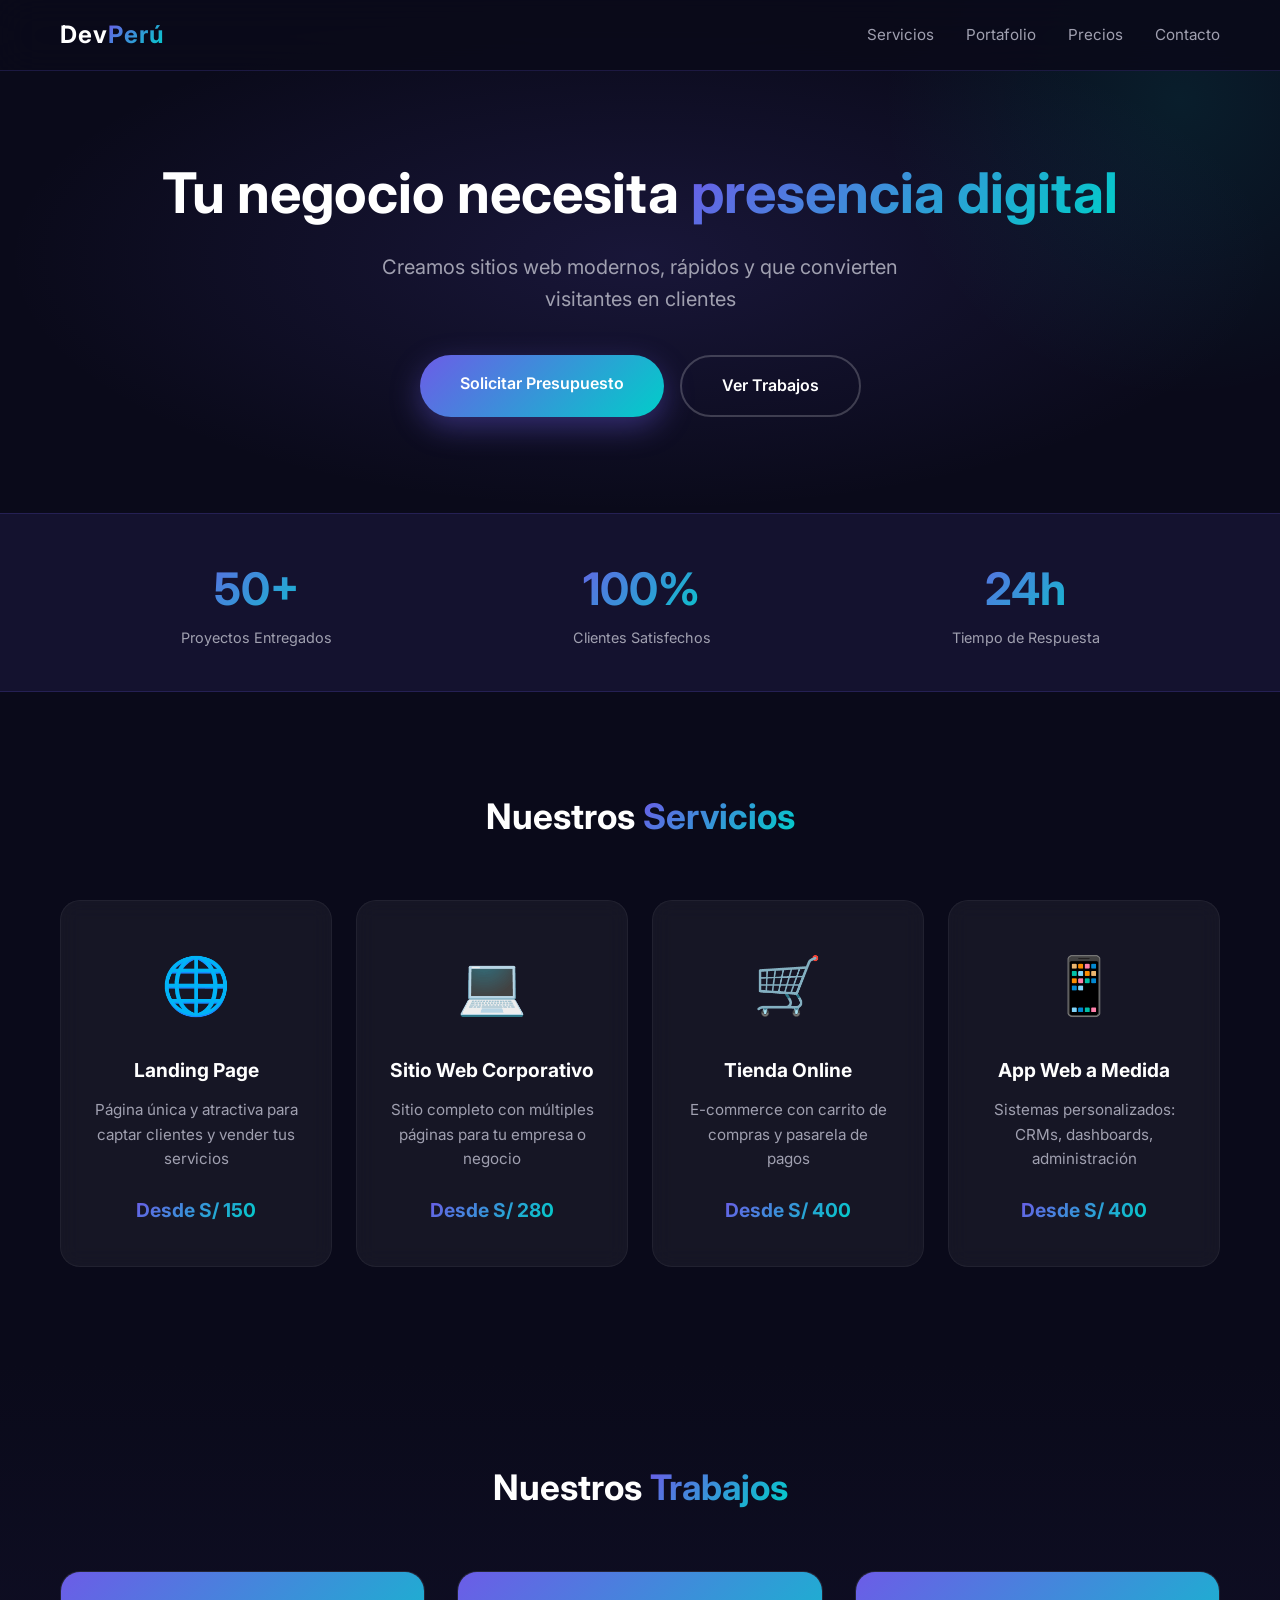
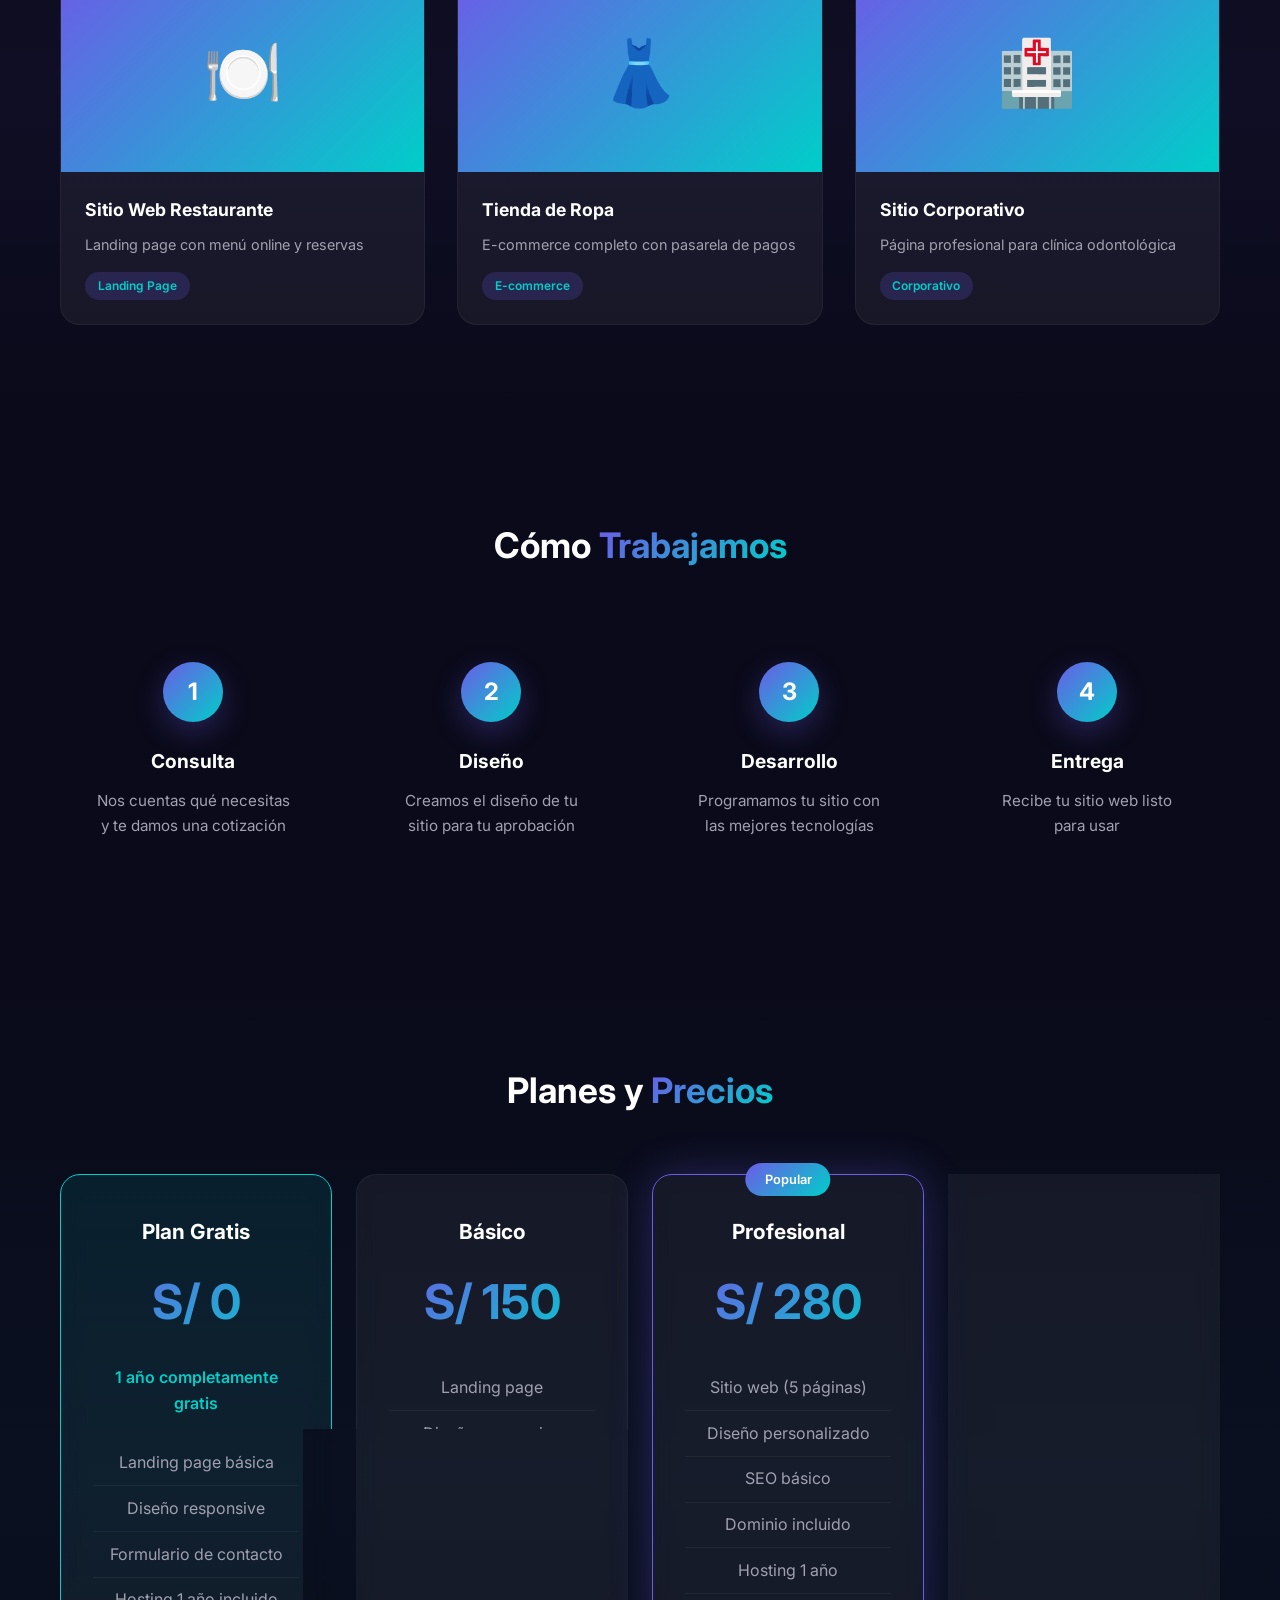
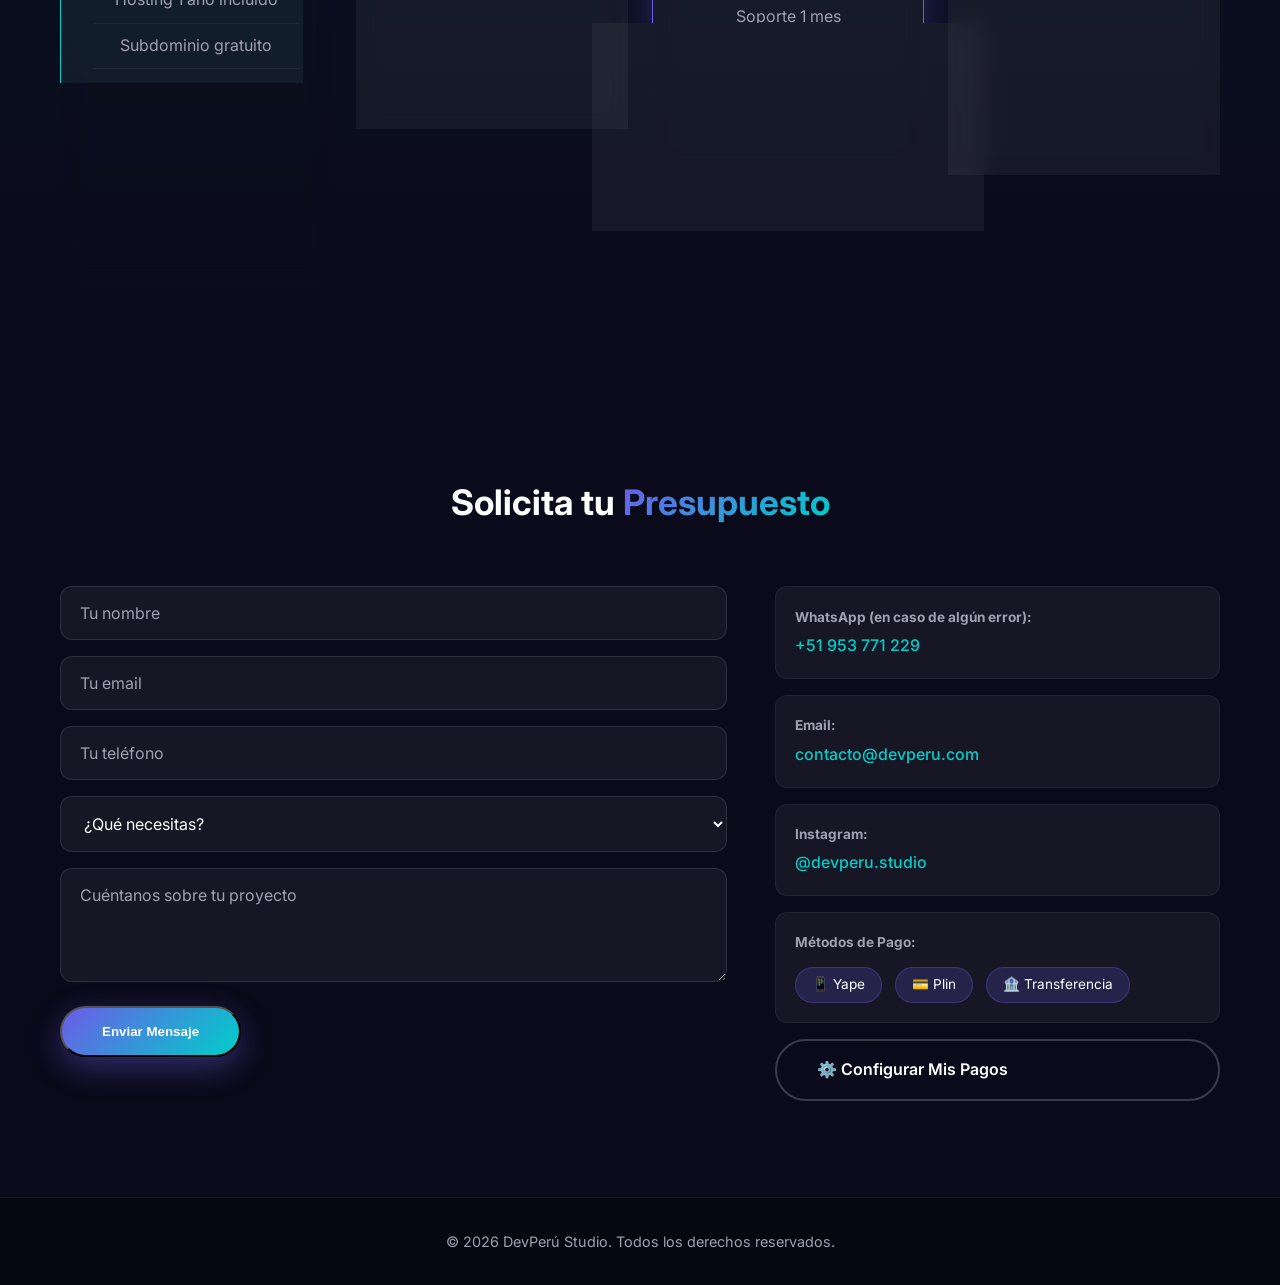
==== index.html @ 815f5ae4 "Portfolio mejorado" ====
<!DOCTYPE html>
<html lang="es">
<head>
    <meta charset="UTF-8">
    <meta name="viewport" content="width=device-width, initial-scale=1.0">
    <title>DevPerú Studio - Desarrollo Web Profesional</title>
    <link rel="stylesheet" href="styles.css">
    <link href="https://fonts.googleapis.com/css2?family=Inter:wght@400;500;600;700;800&display=swap" rel="stylesheet">
</head>
<body>
    <header class="header">
        <div class="container">
            <a href="#" class="logo">Dev<span>Perú</span></a>
            <nav class="nav">
                <a href="#servicios">Servicios</a>
                <a href="#portafolio">Portafolio</a>
                <a href="#precios">Precios</a>
                <a href="#contacto">Contacto</a>
            </nav>
            <button class="menu-btn" id="menuBtn">☰</button>
        </div>
    </header>

    <section class="hero">
        <div class="container">
            <h1>Tu negocio necesita <span>presencia digital</span></h1>
            <p>Creamos sitios web modernos, rápidos y que convierten visitantes en clientes</p>
            <div class="hero-buttons">
                <a href="#contacto" class="btn btn-primary">Solicitar Presupuesto</a>
                <a href="#portafolio" class="btn btn-secondary">Ver Trabajos</a>
            </div>
        </div>
    </section>

    <section class="stats">
        <div class="container">
            <div class="stat">
                <span class="stat-number">50+</span>
                <span class="stat-label">Proyectos Entregados</span>
            </div>
            <div class="stat">
                <span class="stat-number">100%</span>
                <span class="stat-label">Clientes Satisfechos</span>
            </div>
            <div class="stat">
                <span class="stat-number">24h</span>
                <span class="stat-label">Tiempo de Respuesta</span>
            </div>
        </div>
    </section>

    <section class="servicios" id="servicios">
        <div class="container">
            <h2>Nuestros <span>Servicios</span></h2>
            <div class="servicios-grid">
                <div class="servicio-card">
                    <div class="servicio-icon">🌐</div>
                    <h3>Landing Page</h3>
                    <p>Página única y atractiva para captar clientes y vender tus servicios</p>
                    <span class="servicio-price">Desde S/ 150</span>
                </div>
                <div class="servicio-card">
                    <div class="servicio-icon">💻</div>
                    <h3>Sitio Web Corporativo</h3>
                    <p>Sitio completo con múltiples páginas para tu empresa o negocio</p>
                    <span class="servicio-price">Desde S/ 280</span>
                </div>
                <div class="servicio-card">
                    <div class="servicio-icon">🛒</div>
                    <h3>Tienda Online</h3>
                    <p>E-commerce con carrito de compras y pasarela de pagos</p>
                    <span class="servicio-price">Desde S/ 400</span>
                </div>
                <div class="servicio-card">
                    <div class="servicio-icon">📱</div>
                    <h3>App Web a Medida</h3>
                    <p>Sistemas personalizados: CRMs, dashboards, administración</p>
                    <span class="servicio-price">Desde S/ 400</span>
                </div>
            </div>
        </div>
    </section>

    <section class="portafolio" id="portafolio">
        <div class="container">
            <h2>Nuestros <span>Trabajos</span></h2>
            <div class="portafolio-grid">
                <div class="portafolio-item" onclick="alert('Próximamente tendremos ejemplos reales')">
                    <div class="portafolio-img">
                        <div class="portfolio-icon">🍽️</div>
                        <div class="portfolio-overlay">
                            <span>Ver Proyecto</span>
                        </div>
                    </div>
                    <div class="portfolio-info">
                        <h4>Sitio Web Restaurante</h4>
                        <p>Landing page con menú online y reservas</p>
                        <span class="portfolio-tag">Landing Page</span>
                    </div>
                </div>
                <div class="portafolio-item" onclick="alert('Próximamente tendremos ejemplos reales')">
                    <div class="portafolio-img">
                        <div class="portfolio-icon">👗</div>
                        <div class="portfolio-overlay">
                            <span>Ver Proyecto</span>
                        </div>
                    </div>
                    <div class="portfolio-info">
                        <h4>Tienda de Ropa</h4>
                        <p>E-commerce completo con pasarela de pagos</p>
                        <span class="portfolio-tag">E-commerce</span>
                    </div>
                </div>
                <div class="portafolio-item" onclick="alert('Próximamente tendremos ejemplos reales')">
                    <div class="portafolio-img">
                        <div class="portfolio-icon">🏥</div>
                        <div class="portfolio-overlay">
                            <span>Ver Proyecto</span>
                        </div>
                    </div>
                    <div class="portfolio-info">
                        <h4>Sitio Corporativo</h4>
                        <p>Página profesional para clínica odontológica</p>
                        <span class="portfolio-tag">Corporativo</span>
                    </div>
                </div>
            </div>
        </div>
    </section>

    <section class="proceso">
        <div class="container">
            <h2>Cómo <span>Trabajamos</span></h2>
            <div class="proceso-steps">
                <div class="step">
                    <span class="step-number">1</span>
                    <h3>Consulta</h3>
                    <p>Nos cuentas qué necesitas y te damos una cotización</p>
                </div>
                <div class="step">
                    <span class="step-number">2</span>
                    <h3>Diseño</h3>
                    <p>Creamos el diseño de tu sitio para tu aprobación</p>
                </div>
                <div class="step">
                    <span class="step-number">3</span>
                    <h3>Desarrollo</h3>
                    <p>Programamos tu sitio con las mejores tecnologías</p>
                </div>
                <div class="step">
                    <span class="step-number">4</span>
                    <h3>Entrega</h3>
                    <p>Recibe tu sitio web listo para usar</p>
                </div>
            </div>
        </div>
    </section>

    <section class="precios" id="precios">
        <div class="container">
            <h2>Planes y <span>Precios</span></h2>
            <div class="precios-grid">
                <div class="precio-card free">
                    <span class="badge-free">1 Año Gratis</span>
                    <h3>Plan Gratis</h3>
                    <div class="precio">S/ 0</div>
                    <p class="precio-detail">1 año completamente gratis</p>
                    <ul>
                        <li>Landing page básica</li>
                        <li>Diseño responsive</li>
                        <li>Formulario de contacto</li>
                        <li>Hosting 1 año incluido</li>
                        <li>Subdominio gratuito</li>
                        <li>Soporte por email</li>
                    </ul>
                    <a href="#contacto" class="btn btn-free">Empezar Gratis</a>
                    <p class="precio-note">* Sin tarjeta de crédito</p>
                </div>
                <div class="precio-card">
                    <h3>Básico</h3>
                    <div class="precio">S/ 150</div>
                    <ul>
                        <li>Landing page</li>
                        <li>Diseño responsive</li>
                        <li>Formulario de contacto</li>
                        <li>Hosting 1 año incluido</li>
                        <li>Soporte por email</li>
                    </ul>
                    <a href="#contacto" class="btn btn-outline">Elegir Plan</a>
                </div>
                <div class="precio-card featured">
                    <span class="badge">Popular</span>
                    <h3>Profesional</h3>
                    <div class="precio">S/ 280</div>
                    <ul>
                        <li>Sitio web (5 páginas)</li>
                        <li>Diseño personalizado</li>
                        <li>SEO básico</li>
                        <li>Dominio incluido</li>
                        <li>Hosting 1 año</li>
                        <li>Soporte 1 mes</li>
                    </ul>
                    <a href="#contacto" class="btn btn-primary">Elegir Plan</a>
                </div>
                <div class="precio-card">
                    <h3>Premium</h3>
                    <div class="precio">S/ 400</div>
                    <ul>
                        <li>Sitio web (10 páginas)</li>
                        <li>E-commerce básico</li>
                        <li>Panel de administración</li>
                        <li>Dominio + Hosting 1 año</li>
                        <li>SEO optimizado</li>
                        <li>Soporte 2 meses</li>
                    </ul>
                    <a href="#contacto" class="btn btn-outline">Elegir Plan</a>
                </div>
            </div>
        </div>
    </section>

    <section class="contacto" id="contacto">
        <div class="container">
            <h2>Solicita tu <span>Presupuesto</span></h2>
            <div class="contacto-content">
                <form class="contacto-form" id="contactForm">
                    <input type="text" name="nombre" placeholder="Tu nombre" required>
                    <input type="email" name="email" placeholder="Tu email" required>
                    <input type="tel" name="telefono" placeholder="Tu teléfono">
                    <select name="servicio" required>
                        <option value="">¿Qué necesitas?</option>
                        <option value="landing">Landing Page</option>
                        <option value="corporativo">Sitio Corporativo</option>
                        <option value="ecommerce">Tienda Online</option>
                        <option value="app">App Web a Medida</option>
                        <option value="otro">Otro</option>
                    </select>
                    <textarea name="mensaje" placeholder="Cuéntanos sobre tu proyecto" rows="4"></textarea>
                    <button type="submit" class="btn btn-primary">Enviar Mensaje</button>
                </form>
                <div class="contacto-info">
                    <div class="info-item">
                        <strong>WhatsApp (en caso de algún error):</strong>
                        <a href="https://wa.me/51953771229" target="_blank">+51 953 771 229</a>
                    </div>
                    <div class="info-item">
                        <strong>Email:</strong>
                        <a href="mailto:contacto@devperu.com">contacto@devperu.com</a>
                    </div>
                    <div class="info-item">
                        <strong>Instagram:</strong>
                        <a href="#">@devperu.studio</a>
                    </div>
                    <div class="payment-info">
                        <strong>Métodos de Pago:</strong>
                        <div class="payment-methods-list">
                            <span>📱 Yape</span>
                            <span>💳 Plin</span>
                            <span>🏦 Transferencia</span>
                        </div>
                    </div>
                    <a href="panel-pagos.html" class="btn btn-secondary" target="_blank">⚙️ Configurar Mis Pagos</a>
                </div>
            </div>
        </div>
    </section>

    <footer class="footer">
        <div class="container">
            <p>&copy; 2026 DevPerú Studio. Todos los derechos reservados.</p>
        </div>
    </footer>

    <script src="script.js"></script>
</body>
</html>
---- styles.css ----
* {
    margin: 0;
    padding: 0;
    box-sizing: border-box;
}

:root {
    --primary: #6c5ce7;
    --primary-dark: #5a4bd1;
    --accent: #00cec9;
    --dark: #0a0a1a;
    --gray: #a0a0b0;
    --light: #f8f9fa;
    --white: #ffffff;
    --gradient: linear-gradient(135deg, #6c5ce7, #00cec9);
    --glass: rgba(255, 255, 255, 0.05);
}

body {
    font-family: 'Inter', sans-serif;
    color: var(--white);
    line-height: 1.6;
    background: var(--dark);
    overflow-x: hidden;
}

.container {
    max-width: 1200px;
    margin: 0 auto;
    padding: 0 20px;
}

/* Header */
.header {
    background: rgba(10, 10, 26, 0.9);
    backdrop-filter: blur(20px);
    padding: 1rem 0;
    position: fixed;
    width: 100%;
    top: 0;
    border-bottom: 1px solid rgba(108, 92, 231, 0.2);
    z-index: 1000;
}

.header .container {
    display: flex;
    justify-content: space-between;
    align-items: center;
}

.logo {
    font-size: 1.5rem;
    font-weight: 700;
    color: var(--white);
    text-decoration: none;
    letter-spacing: 1px;
}

.logo span {
    background: var(--gradient);
    -webkit-background-clip: text;
    -webkit-text-fill-color: transparent;
    background-clip: text;
}

.nav {
    display: flex;
    align-items: center;
    gap: 2rem;
}

.nav a {
    text-decoration: none;
    color: var(--gray);
    transition: color 0.3s;
    font-size: 0.95rem;
}

.nav a:hover {
    color: var(--accent);
}

.nav-jarvis {
    background: var(--gradient);
    -webkit-background-clip: text;
    -webkit-text-fill-color: transparent;
    background-clip: text;
    font-weight: 600;
}

.menu-btn {
    display: none;
    background: none;
    border: none;
    font-size: 1.5rem;
    cursor: pointer;
    color: var(--white);
}

/* Hero */
.hero {
    background: radial-gradient(ellipse at center, rgba(108, 92, 231, 0.15) 0%, transparent 70%);
    padding: 10rem 0 6rem;
    text-align: center;
    position: relative;
}

.hero::before {
    content: '';
    position: absolute;
    width: 600px;
    height: 600px;
    background: radial-gradient(circle, rgba(0, 206, 201, 0.1), transparent 70%);
    top: -200px;
    right: -200px;
    border-radius: 50%;
}

.hero h1 {
    font-size: 3.5rem;
    margin-bottom: 1.5rem;
    font-weight: 700;
    line-height: 1.2;
}

.hero h1 span {
    background: var(--gradient);
    -webkit-background-clip: text;
    -webkit-text-fill-color: transparent;
    background-clip: text;
}

.hero p {
    font-size: 1.25rem;
    margin-bottom: 2.5rem;
    color: var(--gray);
    max-width: 600px;
    margin-left: auto;
    margin-right: auto;
}

.hero-buttons {
    display: flex;
    gap: 1rem;
    justify-content: center;
}

.btn {
    padding: 1rem 2.5rem;
    border-radius: 50px;
    text-decoration: none;
    font-weight: 600;
    transition: all 0.3s;
    display: inline-block;
}

.btn:hover {
    transform: translateY(-3px);
}

.btn-primary {
    background: var(--gradient);
    color: var(--white);
    box-shadow: 0 10px 30px rgba(108, 92, 231, 0.4);
}

.btn-primary:hover {
    box-shadow: 0 15px 40px rgba(108, 92, 231, 0.6);
}

.btn-secondary {
    background: transparent;
    color: var(--white);
    border: 2px solid rgba(255,255,255,0.2);
}

.btn-secondary:hover {
    border-color: var(--accent);
    color: var(--accent);
}

.btn-outline {
    background: transparent;
    color: var(--accent);
    border: 2px solid var(--accent);
}

.btn-outline:hover {
    background: var(--accent);
    color: var(--dark);
}

.btn-free {
    background: linear-gradient(135deg, #00b894, #00cec9);
    color: var(--white);
    width: 100%;
    display: block;
    text-align: center;
    box-shadow: 0 10px 30px rgba(0, 206, 201, 0.3);
}

.btn-free:hover {
    box-shadow: 0 15px 40px rgba(0, 206, 201, 0.5);
}

.precio-detail {
    color: var(--accent);
    font-weight: 600;
    margin-bottom: 1.5rem;
}

.precio-note {
    color: var(--gray);
    font-size: 0.8rem;
    margin-top: 1rem;
}

/* Stats */
.stats {
    background: rgba(108, 92, 231, 0.1);
    border-top: 1px solid rgba(108, 92, 231, 0.2);
    border-bottom: 1px solid rgba(108, 92, 231, 0.2);
    padding: 2.5rem 0;
}

.stats .container {
    display: flex;
    justify-content: space-around;
    text-align: center;
}

.stat-number {
    display: block;
    font-size: 2.8rem;
    font-weight: 700;
    background: var(--gradient);
    -webkit-background-clip: text;
    -webkit-text-fill-color: transparent;
    background-clip: text;
}

.stat-label {
    font-size: 0.9rem;
    color: var(--gray);
}

/* Servicios */
.servicios {
    padding: 6rem 0;
    background: var(--dark);
}

h2 {
    text-align: center;
    font-size: 2.2rem;
    margin-bottom: 3.5rem;
    color: var(--white);
}

h2 span {
    background: var(--gradient);
    -webkit-background-clip: text;
    -webkit-text-fill-color: transparent;
    background-clip: text;
}

.servicios-grid {
    display: grid;
    grid-template-columns: repeat(auto-fit, minmax(250px, 1fr));
    gap: 1.5rem;
}

.servicio-card {
    background: var(--glass);
    backdrop-filter: blur(10px);
    padding: 2.5rem 2rem;
    border-radius: 20px;
    text-align: center;
    transition: all 0.3s;
    border: 1px solid rgba(255,255,255,0.05);
}

.servicio-card:hover {
    transform: translateY(-8px);
    border-color: rgba(108, 92, 231, 0.4);
    box-shadow: 0 20px 40px rgba(108, 92, 231, 0.2);
}

.servicio-icon {
    font-size: 3.5rem;
    margin-bottom: 1.5rem;
}

.servicio-card h3 {
    margin-bottom: 0.8rem;
    font-size: 1.2rem;
}

.servicio-card p {
    color: var(--gray);
    margin-bottom: 1.5rem;
    font-size: 0.95rem;
}

.servicio-price {
    background: var(--gradient);
    -webkit-background-clip: text;
    -webkit-text-fill-color: transparent;
    background-clip: text;
    font-weight: 700;
    font-size: 1.2rem;
}

/* Portafolio */
.portafolio {
    padding: 6rem 0;
    background: linear-gradient(180deg, var(--dark) 0%, rgba(108, 92, 231, 0.05) 50%, var(--dark) 100%);
}

.portafolio-grid {
    display: grid;
    grid-template-columns: repeat(auto-fit, minmax(300px, 1fr));
    gap: 2rem;
}

.portafolio-item {
    border-radius: 20px;
    overflow: hidden;
    border: 1px solid rgba(255,255,255,0.05);
    transition: all 0.4s;
    cursor: pointer;
    background: var(--glass);
}

.portafolio-item:hover {
    transform: translateY(-10px);
    box-shadow: 0 25px 50px rgba(108, 92, 231, 0.3);
    border-color: rgba(108, 92, 231, 0.4);
}

.portafolio-img {
    height: 200px;
    background: var(--gradient);
    display: flex;
    align-items: center;
    justify-content: center;
    position: relative;
    overflow: hidden;
}

.portfolio-icon {
    font-size: 4rem;
    transition: transform 0.4s;
}

.portafolio-item:hover .portfolio-icon {
    transform: scale(1.2);
}

.portfolio-overlay {
    position: absolute;
    top: 0;
    left: 0;
    right: 0;
    bottom: 0;
    background: rgba(10, 10, 26, 0.8);
    display: flex;
    align-items: center;
    justify-content: center;
    opacity: 0;
    transition: opacity 0.4s;
}

.portafolio-item:hover .portfolio-overlay {
    opacity: 1;
}

.portfolio-overlay span {
    background: var(--white);
    color: var(--dark);
    padding: 10px 25px;
    border-radius: 25px;
    font-weight: 600;
    font-size: 0.9rem;
}

.portfolio-info {
    padding: 1.5rem;
}

.portfolio-info h4 {
    font-size: 1.1rem;
    margin-bottom: 0.5rem;
}

.portfolio-info p {
    color: var(--gray);
    font-size: 0.9rem;
    margin-bottom: 1rem;
}

.portfolio-tag {
    display: inline-block;
    background: rgba(108, 92, 231, 0.2);
    color: var(--accent);
    padding: 0.3rem 0.8rem;
    border-radius: 15px;
    font-size: 0.75rem;
    font-weight: 600;
}

/* Proceso */
.proceso {
    padding: 6rem 0;
    background: var(--dark);
}

.proceso-steps {
    display: grid;
    grid-template-columns: repeat(auto-fit, minmax(220px, 1fr));
    gap: 2rem;
    text-align: center;
}

.step {
    padding: 2rem;
}

.step-number {
    display: inline-block;
    width: 60px;
    height: 60px;
    background: var(--gradient);
    color: var(--white);
    border-radius: 50%;
    line-height: 60px;
    font-size: 1.5rem;
    font-weight: 700;
    margin-bottom: 1.5rem;
    box-shadow: 0 10px 30px rgba(108, 92, 231, 0.3);
}

.step h3 {
    margin-bottom: 0.8rem;
    font-size: 1.2rem;
}

.step p {
    color: var(--gray);
    font-size: 0.95rem;
}

/* Precios */
.precios {
    padding: 6rem 0;
    background: linear-gradient(180deg, var(--dark) 0%, rgba(0, 206, 201, 0.03) 50%, var(--dark) 100%);
}

.precios-grid {
    display: grid;
    grid-template-columns: repeat(auto-fit, minmax(260px, 1fr));
    gap: 1.5rem;
    align-items: start;
}

.precio-card {
    background: var(--glass);
    backdrop-filter: blur(10px);
    border: 1px solid rgba(255,255,255,0.05);
    border-radius: 20px;
    padding: 2.5rem 2rem;
    text-align: center;
    position: relative;
    transition: all 0.3s;
}

.precio-card:hover {
    transform: translateY(-5px);
}

.precio-card.featured {
    border-color: var(--primary);
    box-shadow: 0 0 40px rgba(108, 92, 231, 0.3);
    transform: scale(1.03);
}

.precio-card.free {
    border-color: var(--accent);
    background: linear-gradient(180deg, rgba(0, 206, 201, 0.1) 0%, var(--glass) 100%);
}

.badge {
    position: absolute;
    top: -12px;
    left: 50%;
    transform: translateX(-50%);
    background: var(--gradient);
    color: var(--white);
    padding: 0.4rem 1.2rem;
    border-radius: 20px;
    font-size: 0.8rem;
    font-weight: 600;
}

.badge-free {
    position: absolute;
    top: -12px;
    left: 50%;
    transform: translateX(-50%);
    background: linear-gradient(135deg, #00b894, #00cec9);
    color: var(--white);
    padding: 0.4rem 1.2rem;
    border-radius: 20px;
    font-size: 0.8rem;
    font-weight: 600;
}

.precio-card h3 {
    margin-bottom: 1rem;
    font-size: 1.3rem;
}

.precio {
    font-size: 3rem;
    font-weight: 700;
    background: var(--gradient);
    -webkit-background-clip: text;
    -webkit-text-fill-color: transparent;
    background-clip: text;
    margin-bottom: 1.5rem;
}

.precio-card ul {
    list-style: none;
    margin-bottom: 2rem;
}

.precio-card li {
    padding: 0.6rem 0;
    border-bottom: 1px solid rgba(255,255,255,0.05);
    color: var(--gray);
}

/* Contacto */
.contacto {
    padding: 6rem 0;
    background: var(--dark);
}

.contacto-content {
    display: grid;
    grid-template-columns: 1.5fr 1fr;
    gap: 3rem;
    align-items: start;
}

.contacto-form input,
.contacto-form select,
.contacto-form textarea {
    width: 100%;
    padding: 1rem 1.2rem;
    margin-bottom: 1rem;
    background: var(--glass);
    border: 1px solid rgba(255,255,255,0.1);
    border-radius: 12px;
    font-family: inherit;
    font-size: 1rem;
    color: var(--white);
}

.contacto-form input::placeholder,
.contacto-form textarea::placeholder {
    color: var(--gray);
}

.contacto-form input:focus,
.contacto-form select:focus,
.contacto-form textarea:focus {
    outline: none;
    border-color: var(--primary);
    box-shadow: 0 0 20px rgba(108, 92, 231, 0.2);
}

.contacto-form select option {
    background: var(--dark);
    color: var(--white);
}

.contacto-info {
    display: flex;
    flex-direction: column;
    gap: 1rem;
}

.info-item {
    padding: 1.2rem;
    background: var(--glass);
    border-radius: 12px;
    border: 1px solid rgba(255,255,255,0.05);
}

.info-item strong {
    color: var(--gray);
    font-size: 0.85rem;
    display: block;
    margin-bottom: 0.3rem;
}

.info-item a {
    color: var(--accent);
    text-decoration: none;
    font-weight: 500;
}

.info-item a:hover {
    text-decoration: underline;
}

.payment-info {
    padding: 1.2rem;
    background: var(--glass);
    border-radius: 12px;
    border: 1px solid rgba(255,255,255,0.05);
}

.payment-info strong {
    color: var(--gray);
    font-size: 0.85rem;
    display: block;
    margin-bottom: 0.8rem;
}

.payment-methods-list {
    display: flex;
    gap: 0.8rem;
    flex-wrap: wrap;
}

.payment-methods-list span {
    background: rgba(108, 92, 231, 0.2);
    padding: 0.4rem 1rem;
    border-radius: 20px;
    font-size: 0.85rem;
    border: 1px solid rgba(108, 92, 231, 0.3);
}

/* Footer */
.footer {
    background: rgba(0, 0, 0, 0.3);
    border-top: 1px solid rgba(255,255,255,0.05);
    text-align: center;
    padding: 2rem 0;
    color: var(--gray);
    font-size: 0.9rem;
}

/* Responsive */
@media (max-width: 768px) {
    .nav {
        display: none;
    }

    .menu-btn {
        display: block;
    }

    .hero h1 {
        font-size: 2.2rem;
    }

    .hero p {
        font-size: 1rem;
    }

    .hero-buttons {
        flex-direction: column;
        align-items: center;
    }

    .stats .container {
        flex-direction: column;
        gap: 1.5rem;
    }

    .contacto-content {
        grid-template-columns: 1fr;
    }

    .precio-card.featured {
        transform: scale(1);
    }

    h2 {
        font-size: 1.8rem;
    }
}
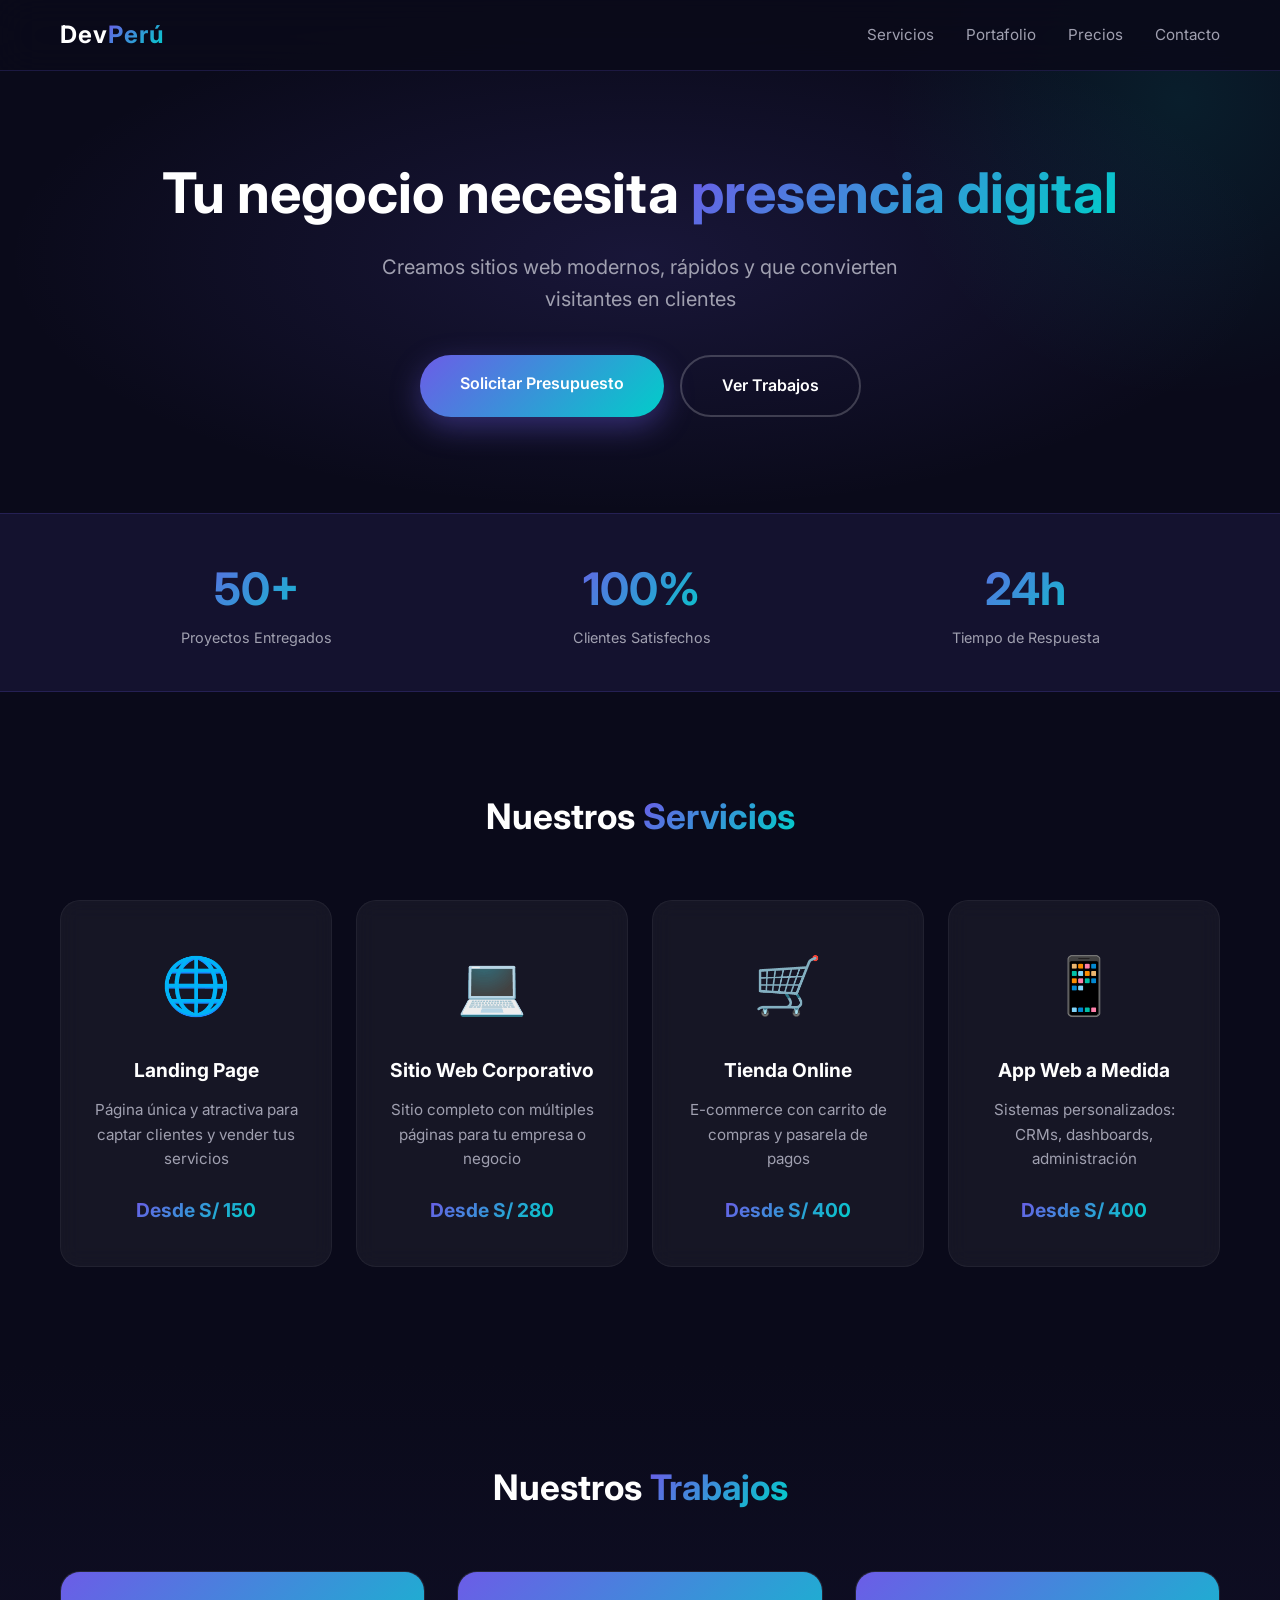
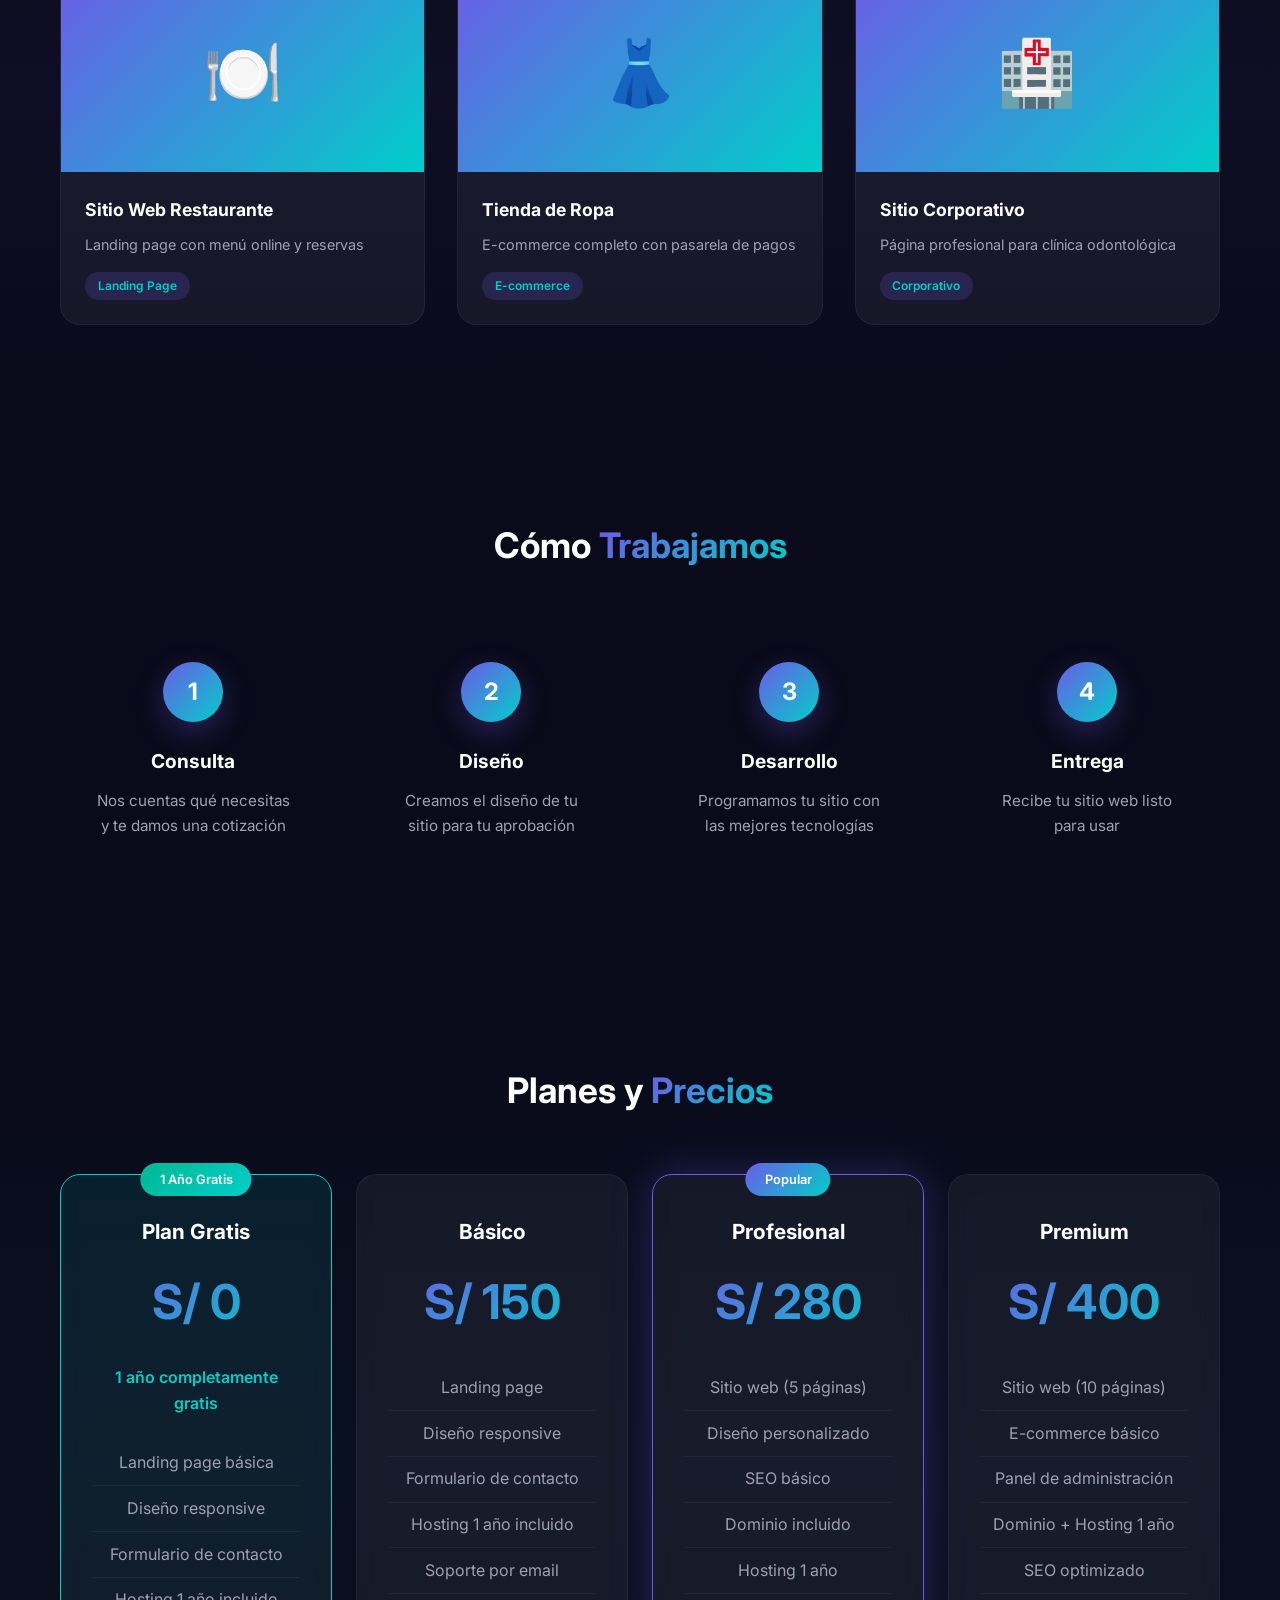
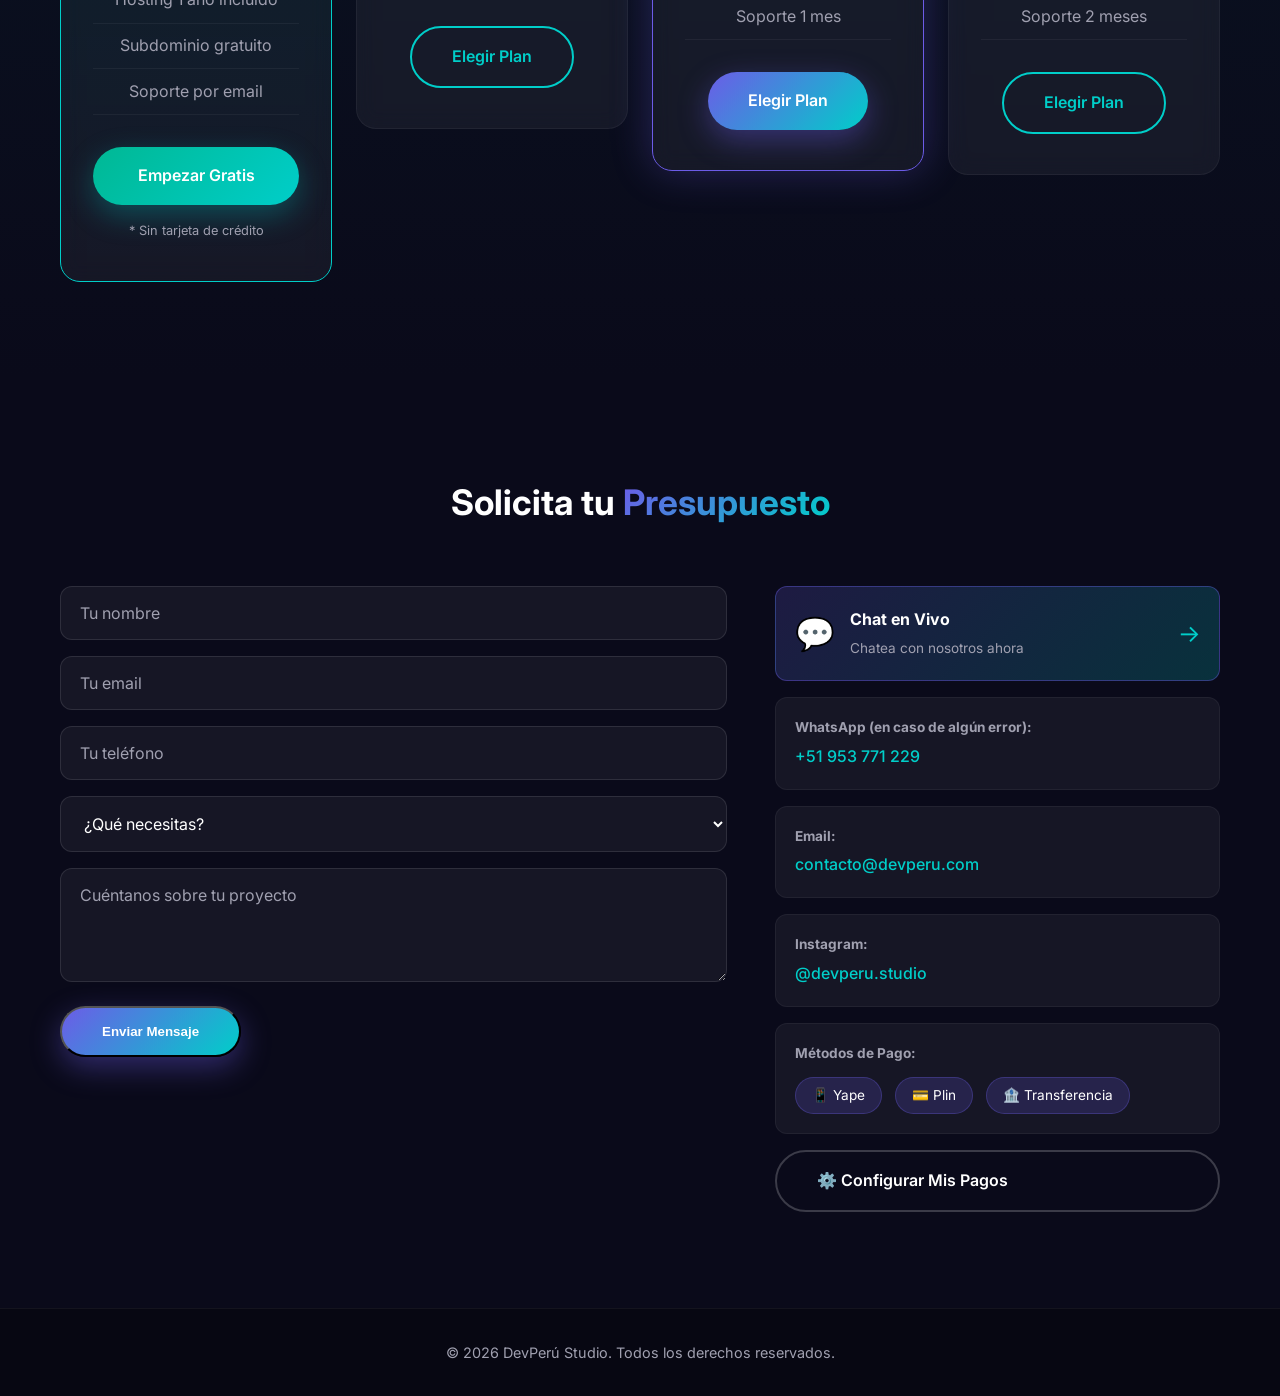
==== commit 7cbc5673: "Chat en vivo agregado" ====
--- a/index.html
+++ b/index.html
@@ -239,6 +239,14 @@
                     <button type="submit" class="btn btn-primary">Enviar Mensaje</button>
                 </form>
                 <div class="contacto-info">
+                    <div class="chat-widget" onclick="window.location.href='chat.html'">
+                        <span class="chat-widget-icon">💬</span>
+                        <div class="chat-widget-text">
+                            <strong>Chat en Vivo</strong>
+                            <span>Chatea con nosotros ahora</span>
+                        </div>
+                        <span class="chat-widget-arrow">→</span>
+                    </div>
                     <div class="info-item">
                         <strong>WhatsApp (en caso de algún error):</strong>
                         <a href="https://wa.me/51953771229" target="_blank">+51 953 771 229</a>
--- a/styles.css
+++ b/styles.css
@@ -644,6 +644,50 @@
     border: 1px solid rgba(108, 92, 231, 0.3);
 }
 
+/* Chat Widget */
+.chat-widget {
+    display: flex;
+    align-items: center;
+    gap: 15px;
+    padding: 1.2rem;
+    background: linear-gradient(135deg, rgba(108, 92, 231, 0.2), rgba(0, 206, 201, 0.2));
+    border-radius: 12px;
+    border: 1px solid rgba(108, 92, 231, 0.4);
+    cursor: pointer;
+    transition: all 0.3s;
+}
+
+.chat-widget:hover {
+    transform: translateY(-3px);
+    box-shadow: 0 10px 30px rgba(108, 92, 231, 0.3);
+    border-color: var(--primary);
+}
+
+.chat-widget-icon {
+    font-size: 2rem;
+}
+
+.chat-widget-text {
+    flex: 1;
+}
+
+.chat-widget-text strong {
+    display: block;
+    color: var(--white);
+    font-size: 1rem;
+    margin-bottom: 3px;
+}
+
+.chat-widget-text span {
+    color: var(--gray);
+    font-size: 0.85rem;
+}
+
+.chat-widget-arrow {
+    font-size: 1.5rem;
+    color: var(--accent);
+}
+
 /* Footer */
 .footer {
     background: rgba(0, 0, 0, 0.3);
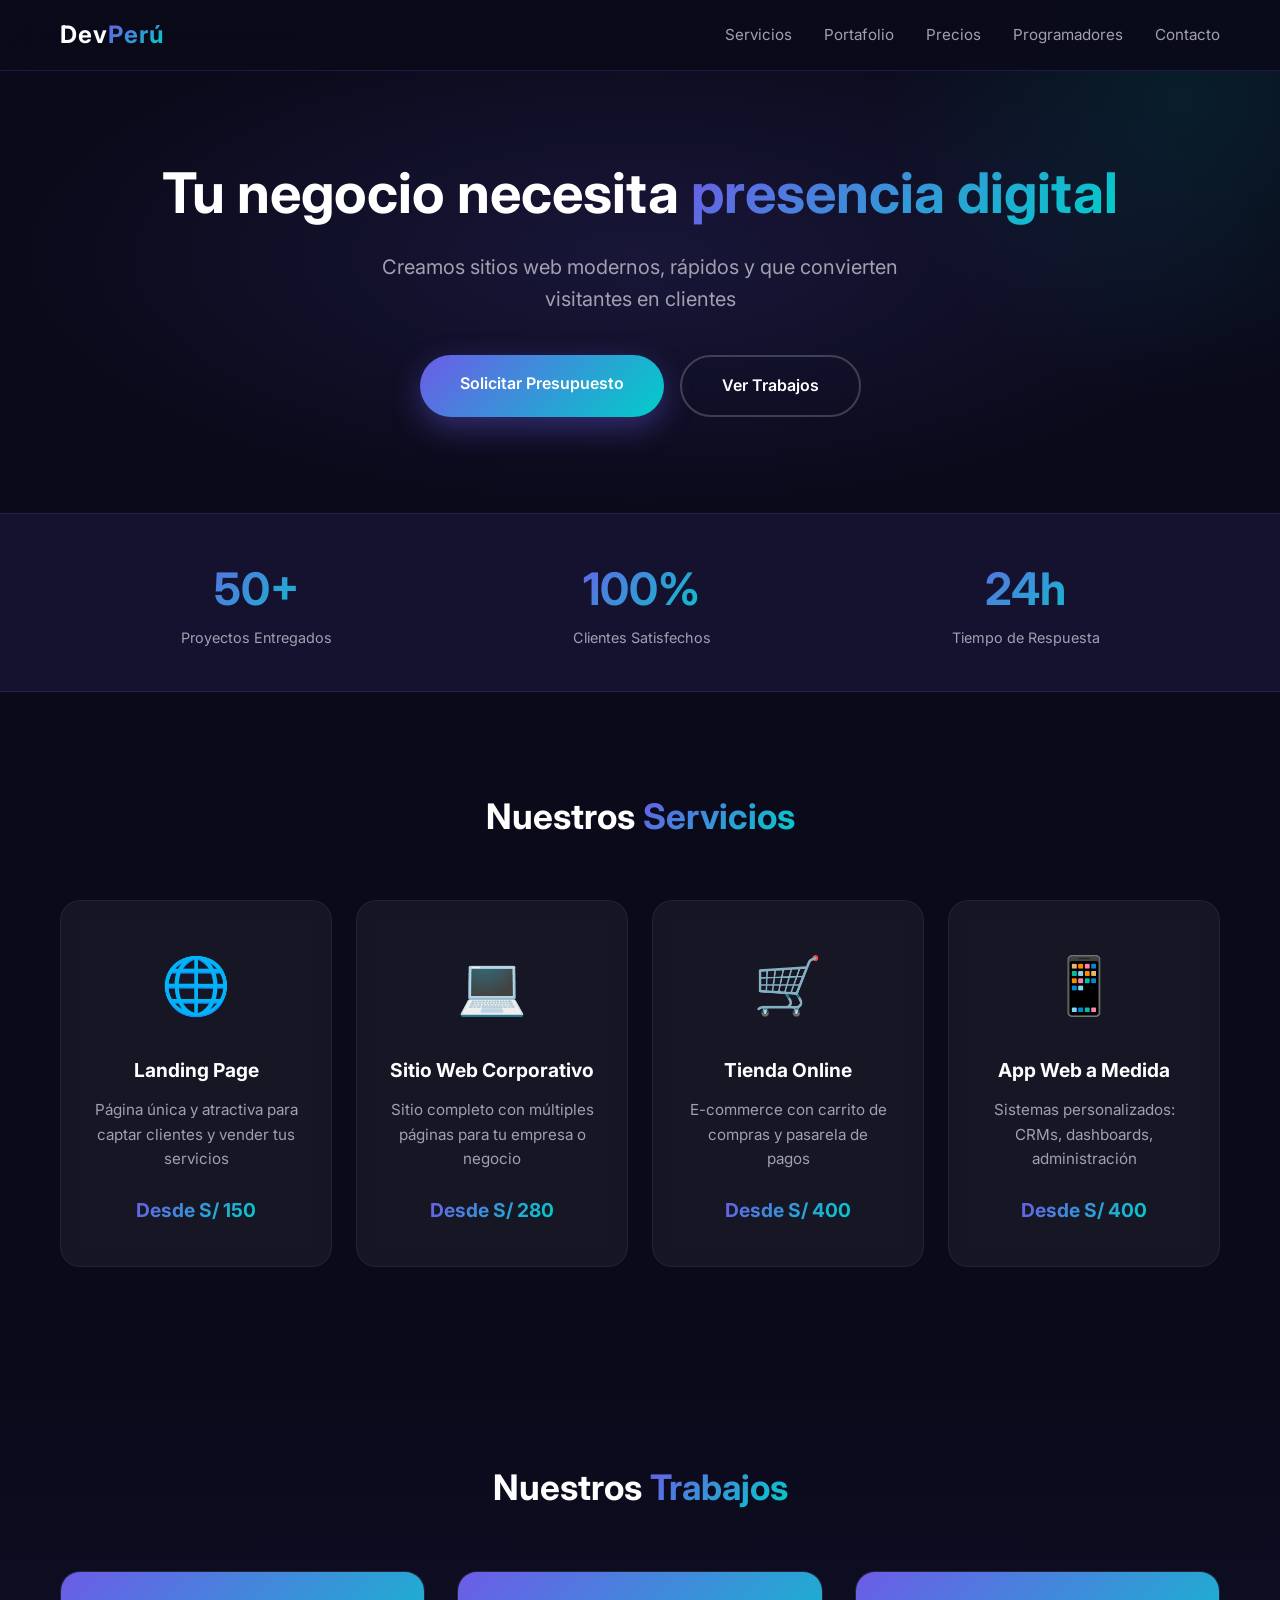
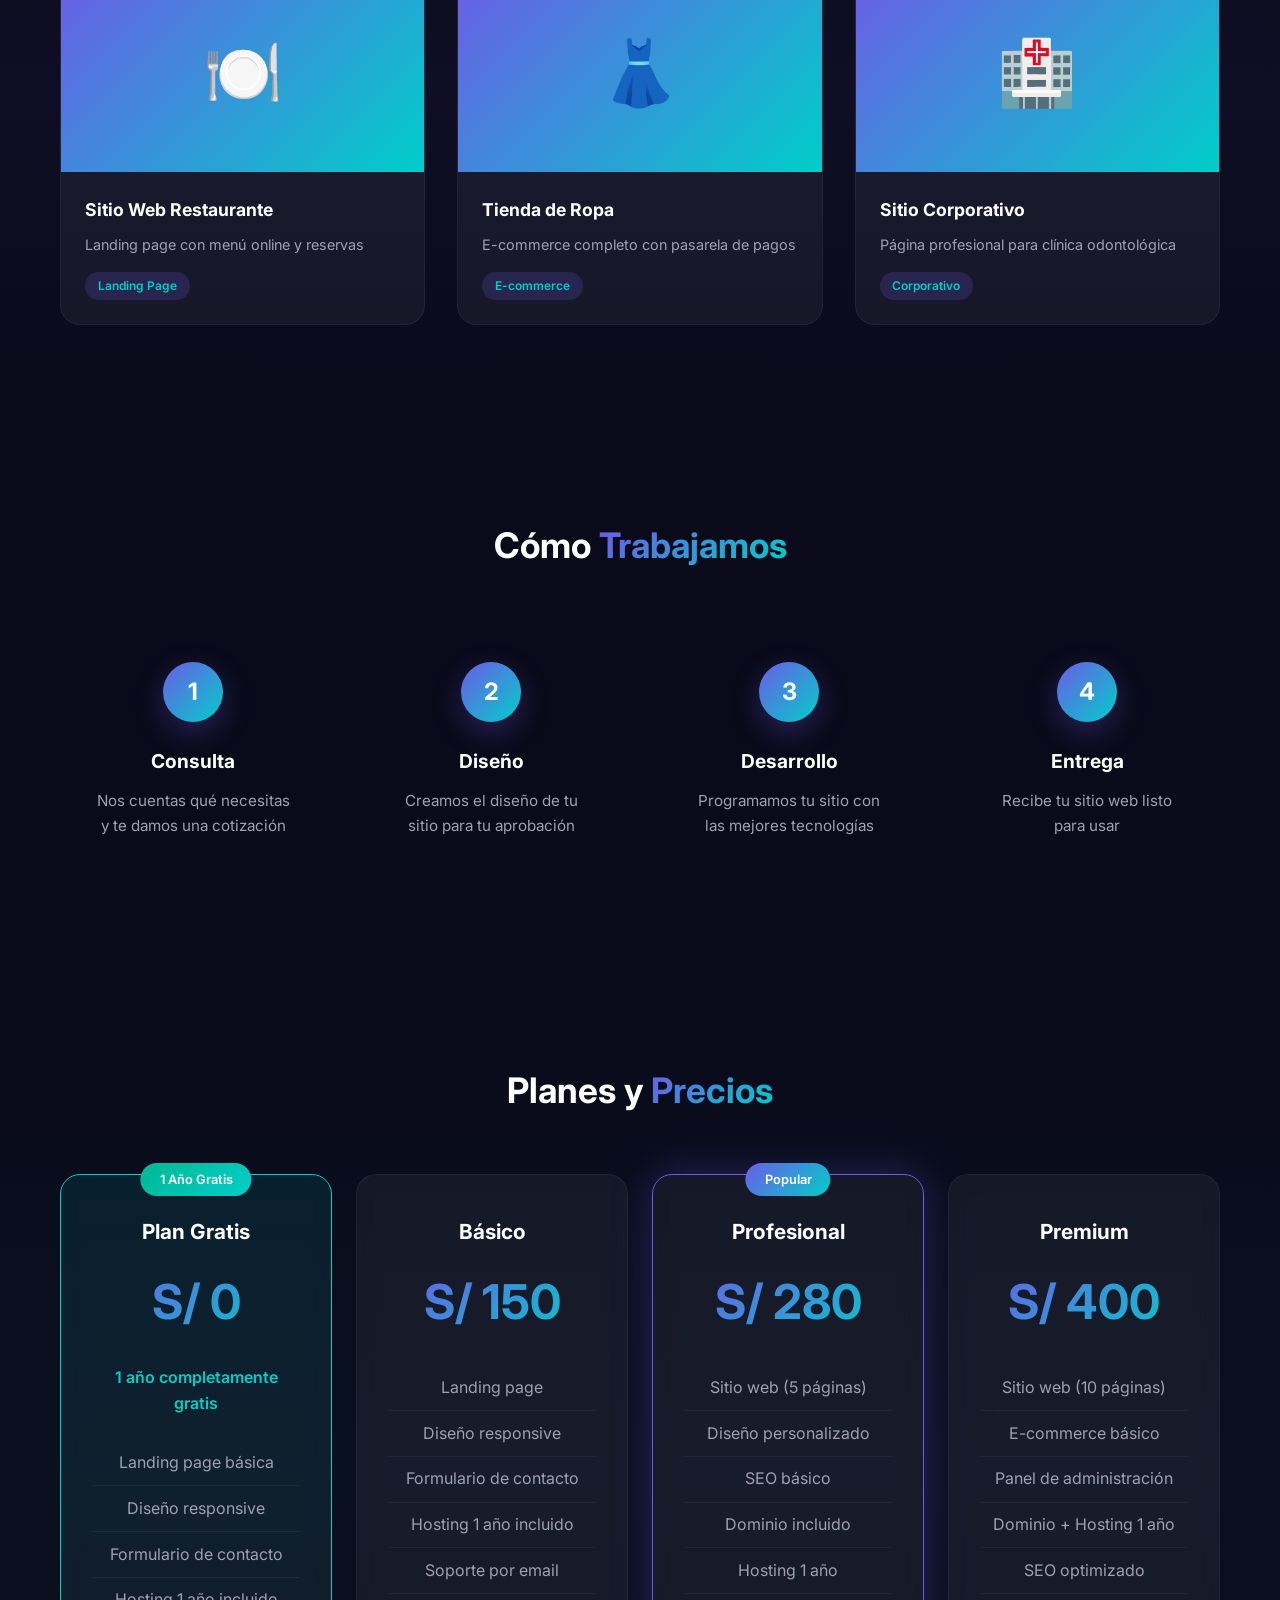
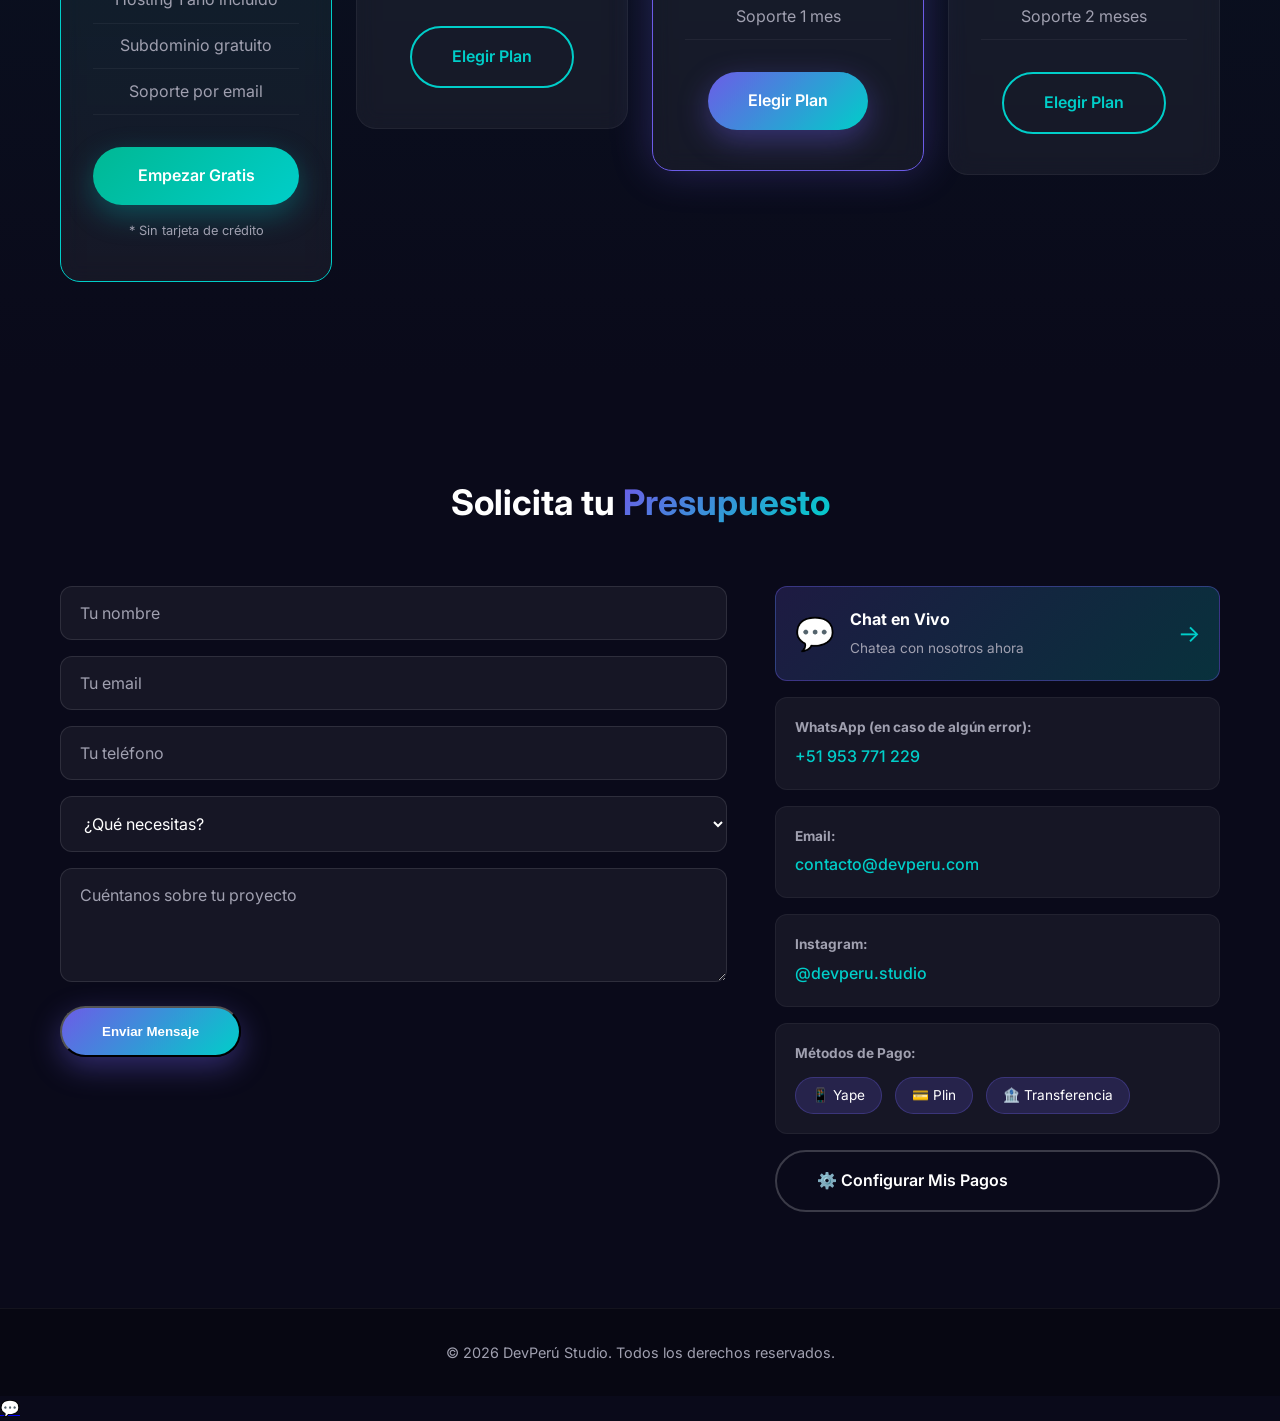
==== commit 59ebef32: "Sistema de programadores con pagos directos" ====
--- a/index.html
+++ b/index.html
@@ -15,6 +15,7 @@
                 <a href="#servicios">Servicios</a>
                 <a href="#portafolio">Portafolio</a>
                 <a href="#precios">Precios</a>
+                <a href="developers.html">Programadores</a>
                 <a href="#contacto">Contacto</a>
             </nav>
             <button class="menu-btn" id="menuBtn">☰</button>
@@ -280,5 +281,8 @@
     </footer>
 
     <script src="script.js"></script>
+    <a href="https://wa.me/51953771229?text=Hola,%20vi%20su%20página%20web%20y%20necesito%20un%20proyecto" target="_blank" class="whatsapp-float">
+        💬
+    </a>
 </body>
 </html>
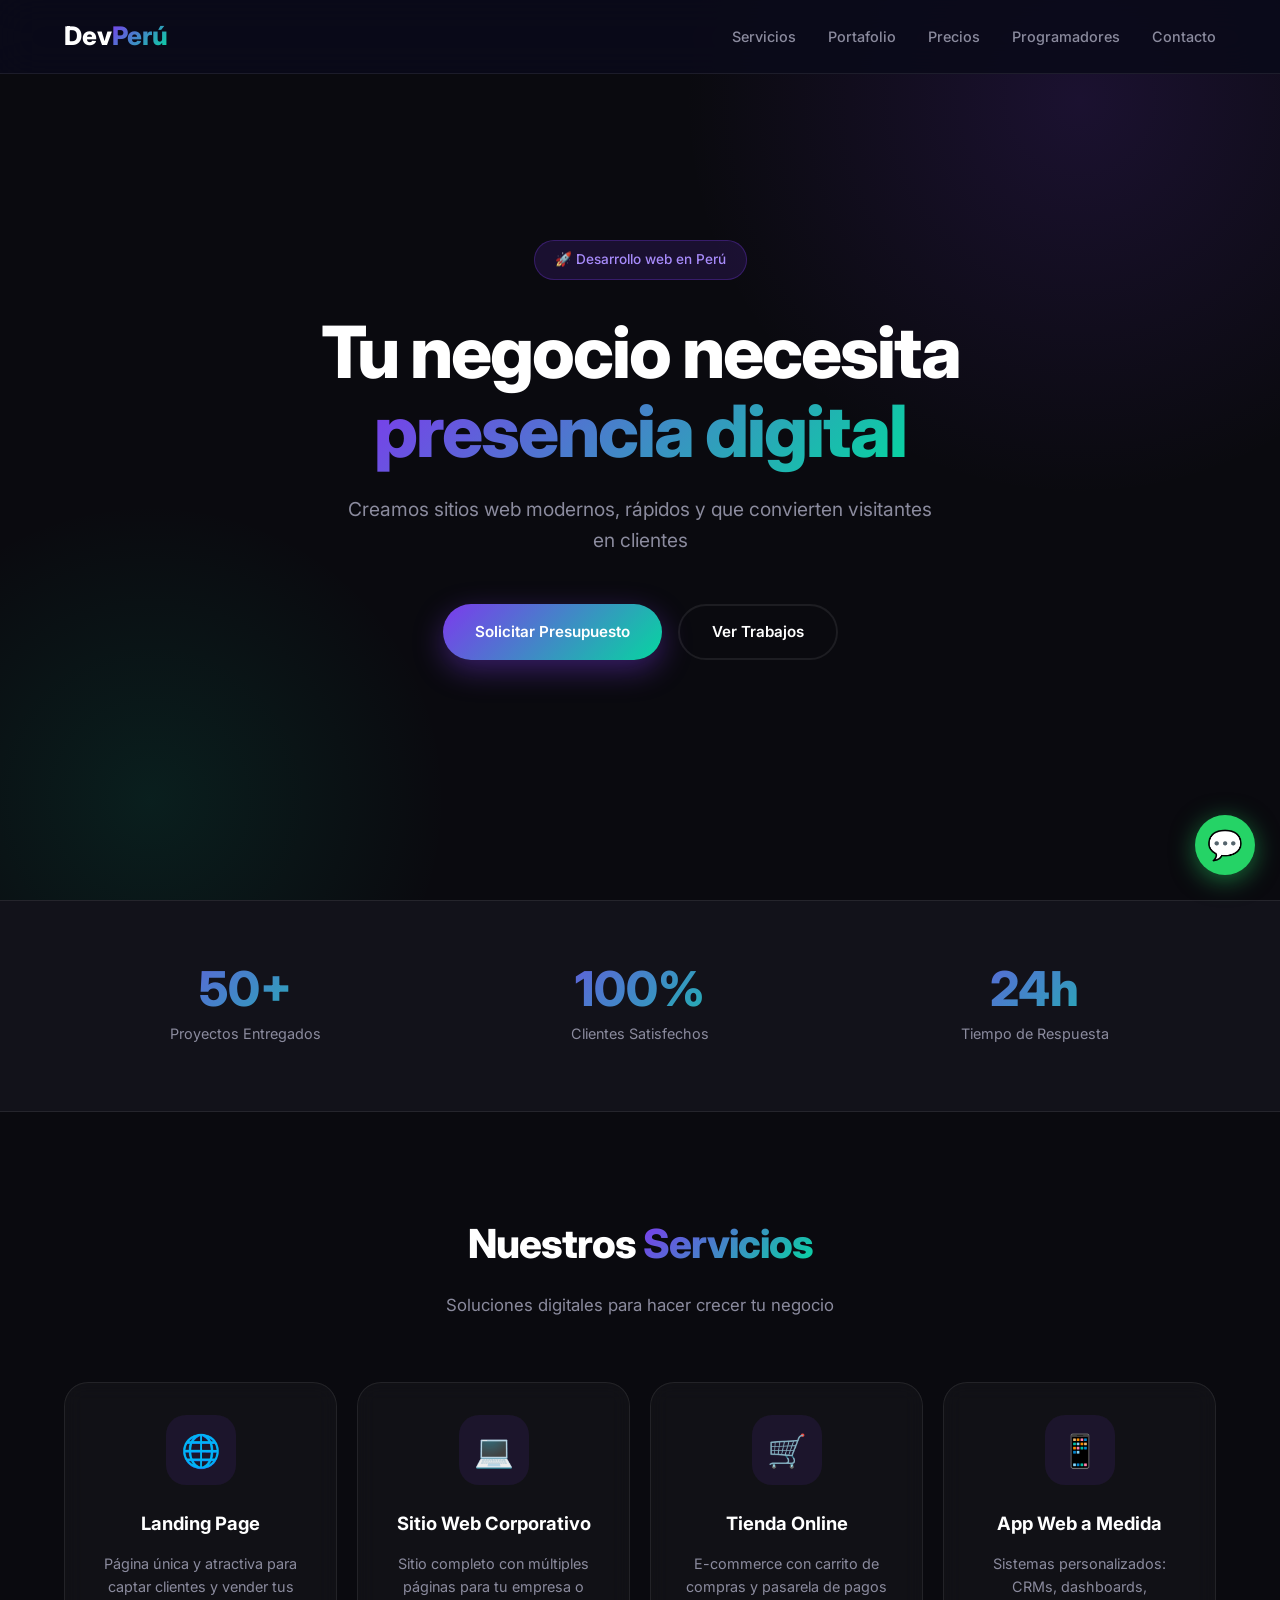
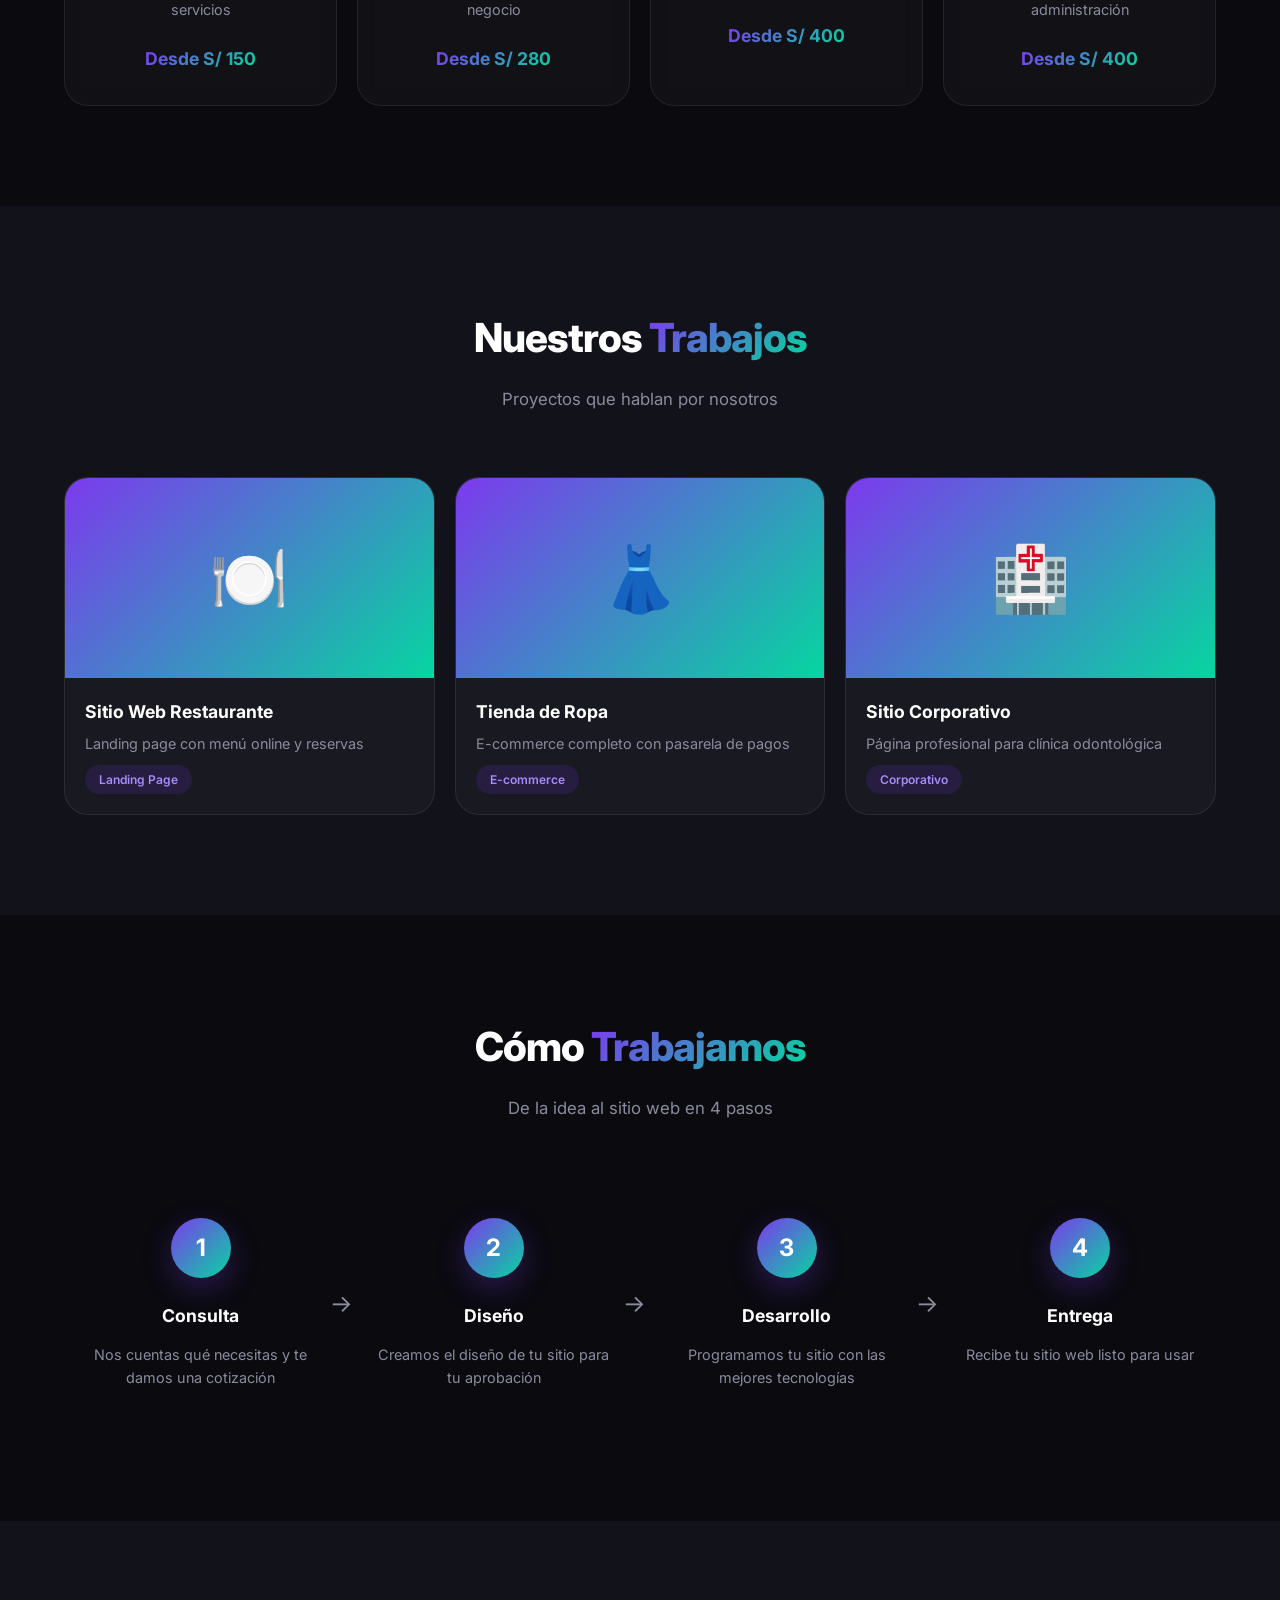
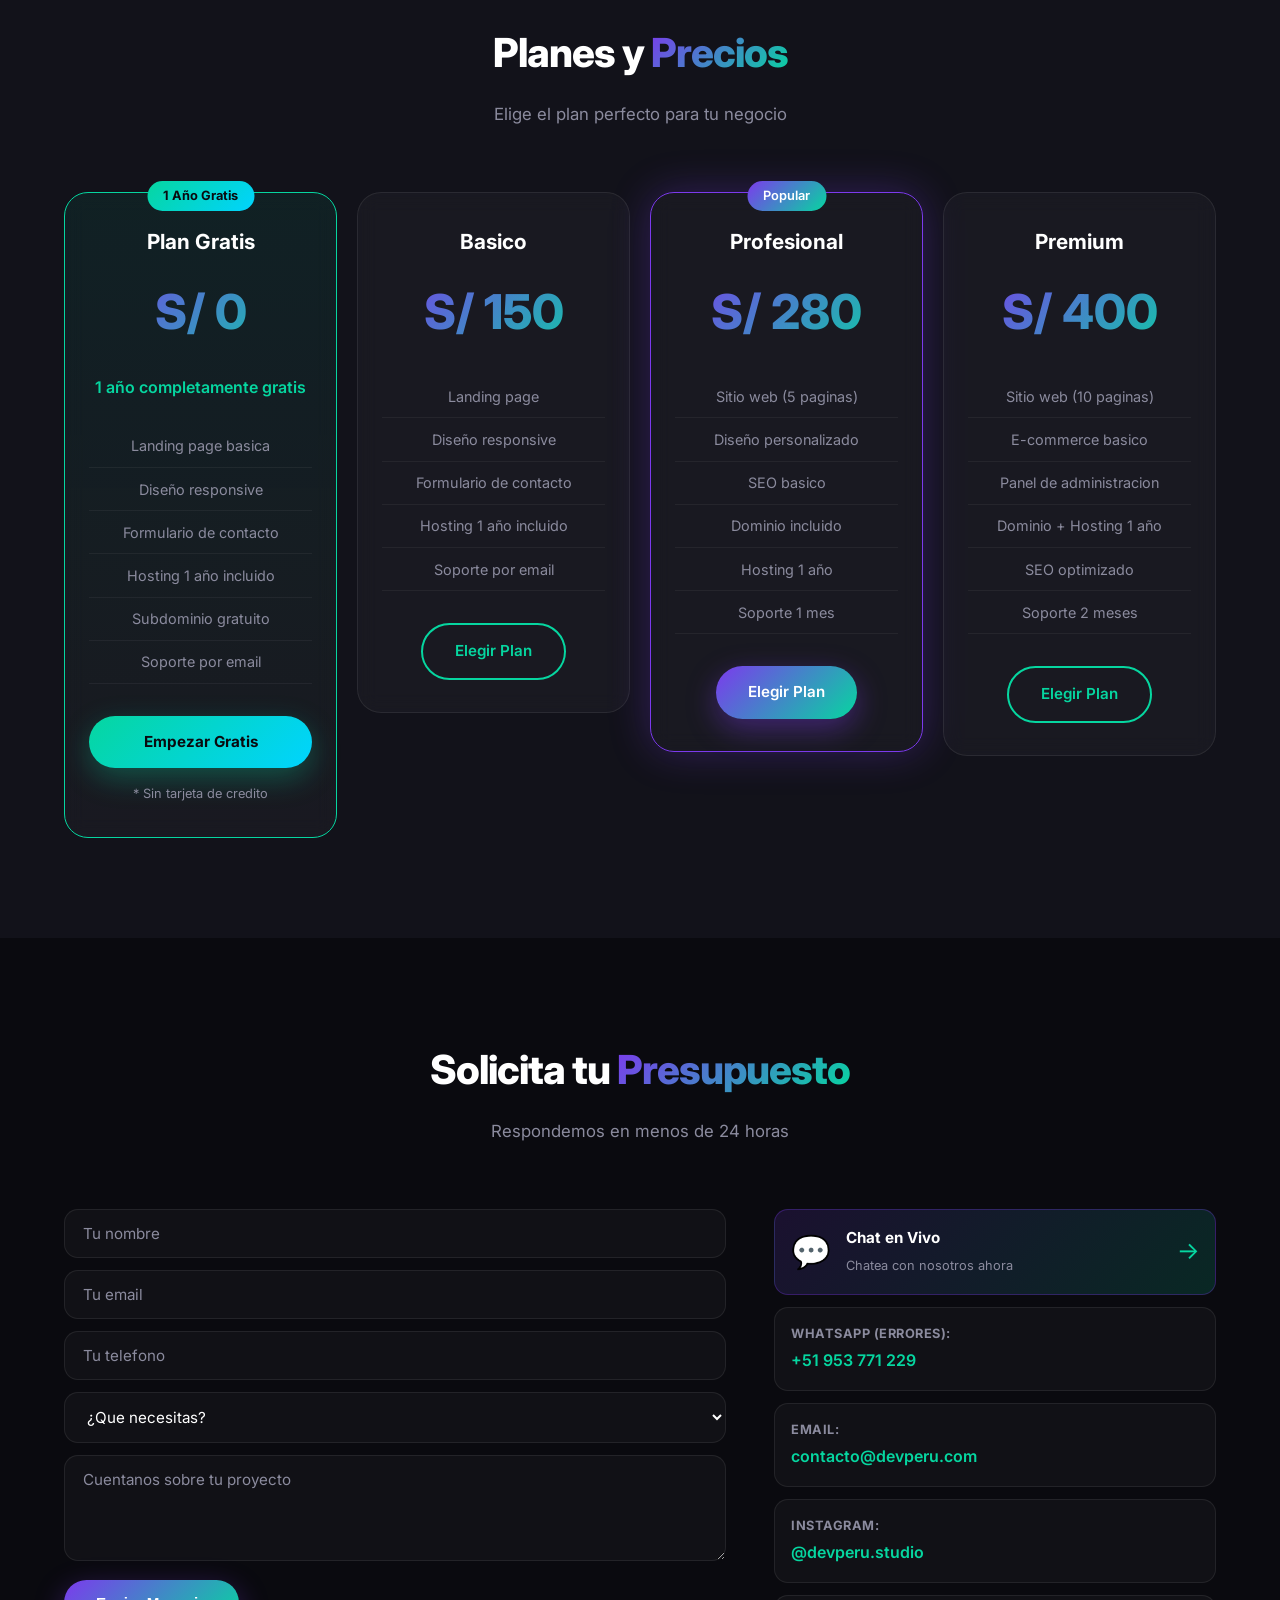
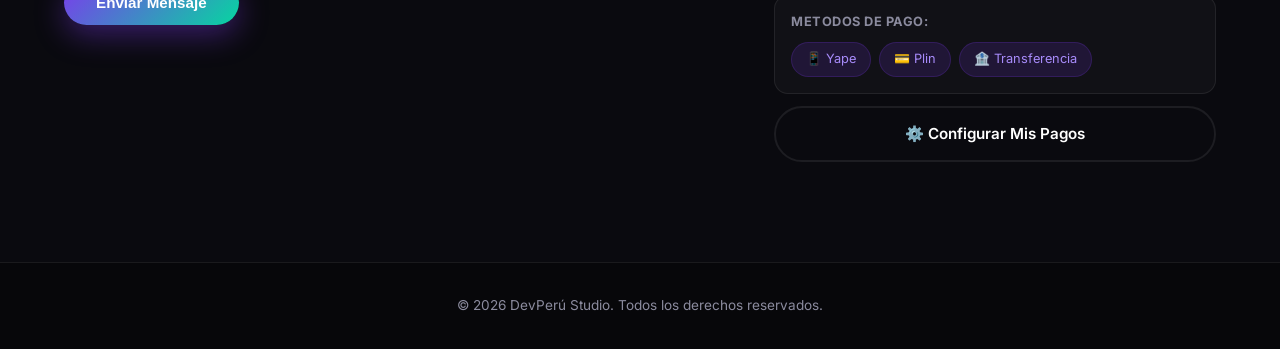
==== commit 912a5fa9: "Diseño renovado completo" ====
--- a/index.html
+++ b/index.html
@@ -23,8 +23,9 @@
     </header>
 
     <section class="hero">
-        <div class="container">
-            <h1>Tu negocio necesita <span>presencia digital</span></h1>
+        <div class="hero-content">
+            <div class="hero-badge">🚀 Desarrollo web en Perú</div>
+            <h1>Tu negocio necesita<br><span>presencia digital</span></h1>
             <p>Creamos sitios web modernos, rápidos y que convierten visitantes en clientes</p>
             <div class="hero-buttons">
                 <a href="#contacto" class="btn btn-primary">Solicitar Presupuesto</a>
@@ -53,6 +54,7 @@
     <section class="servicios" id="servicios">
         <div class="container">
             <h2>Nuestros <span>Servicios</span></h2>
+            <p style="text-align:center;color:var(--gray);margin-bottom:4rem;font-size:1.05rem">Soluciones digitales para hacer crecer tu negocio</p>
             <div class="servicios-grid">
                 <div class="servicio-card">
                     <div class="servicio-icon">🌐</div>
@@ -85,13 +87,12 @@
     <section class="portafolio" id="portafolio">
         <div class="container">
             <h2>Nuestros <span>Trabajos</span></h2>
+            <p style="text-align:center;color:var(--gray);margin-bottom:4rem;font-size:1.05rem">Proyectos que hablan por nosotros</p>
             <div class="portafolio-grid">
-                <div class="portafolio-item" onclick="alert('Próximamente tendremos ejemplos reales')">
+                <div class="portafolio-item" onclick="alert('Proximamente tendremos ejemplos reales')">
                     <div class="portafolio-img">
                         <div class="portfolio-icon">🍽️</div>
-                        <div class="portfolio-overlay">
-                            <span>Ver Proyecto</span>
-                        </div>
+                        <div class="portfolio-overlay"><span>Ver Proyecto</span></div>
                     </div>
                     <div class="portfolio-info">
                         <h4>Sitio Web Restaurante</h4>
@@ -99,12 +100,10 @@
                         <span class="portfolio-tag">Landing Page</span>
                     </div>
                 </div>
-                <div class="portafolio-item" onclick="alert('Próximamente tendremos ejemplos reales')">
+                <div class="portafolio-item" onclick="alert('Proximamente tendremos ejemplos reales')">
                     <div class="portafolio-img">
                         <div class="portfolio-icon">👗</div>
-                        <div class="portfolio-overlay">
-                            <span>Ver Proyecto</span>
-                        </div>
+                        <div class="portfolio-overlay"><span>Ver Proyecto</span></div>
                     </div>
                     <div class="portfolio-info">
                         <h4>Tienda de Ropa</h4>
@@ -112,12 +111,10 @@
                         <span class="portfolio-tag">E-commerce</span>
                     </div>
                 </div>
-                <div class="portafolio-item" onclick="alert('Próximamente tendremos ejemplos reales')">
+                <div class="portafolio-item" onclick="alert('Proximamente tendremos ejemplos reales')">
                     <div class="portafolio-img">
                         <div class="portfolio-icon">🏥</div>
-                        <div class="portfolio-overlay">
-                            <span>Ver Proyecto</span>
-                        </div>
+                        <div class="portfolio-overlay"><span>Ver Proyecto</span></div>
                     </div>
                     <div class="portfolio-info">
                         <h4>Sitio Corporativo</h4>
@@ -129,9 +126,10 @@
         </div>
     </section>
 
-    <section class="proceso">
+    <section class="proceso" id="proceso">
         <div class="container">
             <h2>Cómo <span>Trabajamos</span></h2>
+            <p style="text-align:center;color:var(--gray);margin-bottom:4rem;font-size:1.05rem">De la idea al sitio web en 4 pasos</p>
             <div class="proceso-steps">
                 <div class="step">
                     <span class="step-number">1</span>
@@ -160,6 +158,7 @@
     <section class="precios" id="precios">
         <div class="container">
             <h2>Planes y <span>Precios</span></h2>
+            <p style="text-align:center;color:var(--gray);margin-bottom:4rem;font-size:1.05rem">Elige el plan perfecto para tu negocio</p>
             <div class="precios-grid">
                 <div class="precio-card free">
                     <span class="badge-free">1 Año Gratis</span>
@@ -167,7 +166,7 @@
                     <div class="precio">S/ 0</div>
                     <p class="precio-detail">1 año completamente gratis</p>
                     <ul>
-                        <li>Landing page básica</li>
+                        <li>Landing page basica</li>
                         <li>Diseño responsive</li>
                         <li>Formulario de contacto</li>
                         <li>Hosting 1 año incluido</li>
@@ -175,10 +174,10 @@
                         <li>Soporte por email</li>
                     </ul>
                     <a href="#contacto" class="btn btn-free">Empezar Gratis</a>
-                    <p class="precio-note">* Sin tarjeta de crédito</p>
+                    <p class="precio-note">* Sin tarjeta de credito</p>
                 </div>
                 <div class="precio-card">
-                    <h3>Básico</h3>
+                    <h3>Basico</h3>
                     <div class="precio">S/ 150</div>
                     <ul>
                         <li>Landing page</li>
@@ -194,9 +193,9 @@
                     <h3>Profesional</h3>
                     <div class="precio">S/ 280</div>
                     <ul>
-                        <li>Sitio web (5 páginas)</li>
+                        <li>Sitio web (5 paginas)</li>
                         <li>Diseño personalizado</li>
-                        <li>SEO básico</li>
+                        <li>SEO basico</li>
                         <li>Dominio incluido</li>
                         <li>Hosting 1 año</li>
                         <li>Soporte 1 mes</li>
@@ -207,9 +206,9 @@
                     <h3>Premium</h3>
                     <div class="precio">S/ 400</div>
                     <ul>
-                        <li>Sitio web (10 páginas)</li>
-                        <li>E-commerce básico</li>
-                        <li>Panel de administración</li>
+                        <li>Sitio web (10 paginas)</li>
+                        <li>E-commerce basico</li>
+                        <li>Panel de administracion</li>
                         <li>Dominio + Hosting 1 año</li>
                         <li>SEO optimizado</li>
                         <li>Soporte 2 meses</li>
@@ -223,20 +222,21 @@
     <section class="contacto" id="contacto">
         <div class="container">
             <h2>Solicita tu <span>Presupuesto</span></h2>
+            <p style="text-align:center;color:var(--gray);margin-bottom:4rem;font-size:1.05rem">Respondemos en menos de 24 horas</p>
             <div class="contacto-content">
                 <form class="contacto-form" id="contactForm">
                     <input type="text" name="nombre" placeholder="Tu nombre" required>
                     <input type="email" name="email" placeholder="Tu email" required>
-                    <input type="tel" name="telefono" placeholder="Tu teléfono">
+                    <input type="tel" name="telefono" placeholder="Tu telefono">
                     <select name="servicio" required>
-                        <option value="">¿Qué necesitas?</option>
+                        <option value="">¿Que necesitas?</option>
                         <option value="landing">Landing Page</option>
                         <option value="corporativo">Sitio Corporativo</option>
                         <option value="ecommerce">Tienda Online</option>
                         <option value="app">App Web a Medida</option>
                         <option value="otro">Otro</option>
                     </select>
-                    <textarea name="mensaje" placeholder="Cuéntanos sobre tu proyecto" rows="4"></textarea>
+                    <textarea name="mensaje" placeholder="Cuentanos sobre tu proyecto" rows="4"></textarea>
                     <button type="submit" class="btn btn-primary">Enviar Mensaje</button>
                 </form>
                 <div class="contacto-info">
@@ -249,7 +249,7 @@
                         <span class="chat-widget-arrow">→</span>
                     </div>
                     <div class="info-item">
-                        <strong>WhatsApp (en caso de algún error):</strong>
+                        <strong>WhatsApp (errores):</strong>
                         <a href="https://wa.me/51953771229" target="_blank">+51 953 771 229</a>
                     </div>
                     <div class="info-item">
@@ -261,14 +261,14 @@
                         <a href="#">@devperu.studio</a>
                     </div>
                     <div class="payment-info">
-                        <strong>Métodos de Pago:</strong>
+                        <strong>Metodos de Pago:</strong>
                         <div class="payment-methods-list">
                             <span>📱 Yape</span>
                             <span>💳 Plin</span>
                             <span>🏦 Transferencia</span>
                         </div>
                     </div>
-                    <a href="panel-pagos.html" class="btn btn-secondary" target="_blank">⚙️ Configurar Mis Pagos</a>
+                    <a href="panel-pagos.html" class="btn btn-secondary" target="_blank" style="text-align:center;justify-content:center">⚙️ Configurar Mis Pagos</a>
                 </div>
             </div>
         </div>
@@ -276,13 +276,12 @@
 
     <footer class="footer">
         <div class="container">
-            <p>&copy; 2026 DevPerú Studio. Todos los derechos reservados.</p>
+            <p>© 2026 DevPerú Studio. Todos los derechos reservados.</p>
         </div>
     </footer>
 
+    <a href="https://wa.me/51953771229?text=Hola,%20vi%20su%20página%20web%20y%20necesito%20un%20proyecto" target="_blank" class="whatsapp-float">💬</a>
+
     <script src="script.js"></script>
-    <a href="https://wa.me/51953771229?text=Hola,%20vi%20su%20página%20web%20y%20necesito%20un%20proyecto" target="_blank" class="whatsapp-float">
-        💬
-    </a>
 </body>
 </html>
--- a/styles.css
+++ b/styles.css
@@ -1,740 +1,121 @@
-* {
-    margin: 0;
-    padding: 0;
-    box-sizing: border-box;
-}
-
-:root {
-    --primary: #6c5ce7;
-    --primary-dark: #5a4bd1;
-    --accent: #00cec9;
-    --dark: #0a0a1a;
-    --gray: #a0a0b0;
-    --light: #f8f9fa;
-    --white: #ffffff;
-    --gradient: linear-gradient(135deg, #6c5ce7, #00cec9);
-    --glass: rgba(255, 255, 255, 0.05);
-}
-
-body {
-    font-family: 'Inter', sans-serif;
-    color: var(--white);
-    line-height: 1.6;
-    background: var(--dark);
-    overflow-x: hidden;
-}
-
-.container {
-    max-width: 1200px;
-    margin: 0 auto;
-    padding: 0 20px;
-}
-
-/* Header */
-.header {
-    background: rgba(10, 10, 26, 0.9);
-    backdrop-filter: blur(20px);
-    padding: 1rem 0;
-    position: fixed;
-    width: 100%;
-    top: 0;
-    border-bottom: 1px solid rgba(108, 92, 231, 0.2);
-    z-index: 1000;
-}
-
-.header .container {
-    display: flex;
-    justify-content: space-between;
-    align-items: center;
-}
-
-.logo {
-    font-size: 1.5rem;
-    font-weight: 700;
-    color: var(--white);
-    text-decoration: none;
-    letter-spacing: 1px;
-}
-
-.logo span {
-    background: var(--gradient);
-    -webkit-background-clip: text;
-    -webkit-text-fill-color: transparent;
-    background-clip: text;
-}
-
-.nav {
-    display: flex;
-    align-items: center;
-    gap: 2rem;
-}
-
-.nav a {
-    text-decoration: none;
-    color: var(--gray);
-    transition: color 0.3s;
-    font-size: 0.95rem;
-}
-
-.nav a:hover {
-    color: var(--accent);
-}
-
-.nav-jarvis {
-    background: var(--gradient);
-    -webkit-background-clip: text;
-    -webkit-text-fill-color: transparent;
-    background-clip: text;
-    font-weight: 600;
-}
-
-.menu-btn {
-    display: none;
-    background: none;
-    border: none;
-    font-size: 1.5rem;
-    cursor: pointer;
-    color: var(--white);
-}
-
-/* Hero */
-.hero {
-    background: radial-gradient(ellipse at center, rgba(108, 92, 231, 0.15) 0%, transparent 70%);
-    padding: 10rem 0 6rem;
-    text-align: center;
-    position: relative;
-}
-
-.hero::before {
-    content: '';
-    position: absolute;
-    width: 600px;
-    height: 600px;
-    background: radial-gradient(circle, rgba(0, 206, 201, 0.1), transparent 70%);
-    top: -200px;
-    right: -200px;
-    border-radius: 50%;
-}
-
-.hero h1 {
-    font-size: 3.5rem;
-    margin-bottom: 1.5rem;
-    font-weight: 700;
-    line-height: 1.2;
-}
-
-.hero h1 span {
-    background: var(--gradient);
-    -webkit-background-clip: text;
-    -webkit-text-fill-color: transparent;
-    background-clip: text;
-}
-
-.hero p {
-    font-size: 1.25rem;
-    margin-bottom: 2.5rem;
-    color: var(--gray);
-    max-width: 600px;
-    margin-left: auto;
-    margin-right: auto;
-}
-
-.hero-buttons {
-    display: flex;
-    gap: 1rem;
-    justify-content: center;
-}
-
-.btn {
-    padding: 1rem 2.5rem;
-    border-radius: 50px;
-    text-decoration: none;
-    font-weight: 600;
-    transition: all 0.3s;
-    display: inline-block;
-}
-
-.btn:hover {
-    transform: translateY(-3px);
-}
-
-.btn-primary {
-    background: var(--gradient);
-    color: var(--white);
-    box-shadow: 0 10px 30px rgba(108, 92, 231, 0.4);
-}
-
-.btn-primary:hover {
-    box-shadow: 0 15px 40px rgba(108, 92, 231, 0.6);
-}
-
-.btn-secondary {
-    background: transparent;
-    color: var(--white);
-    border: 2px solid rgba(255,255,255,0.2);
-}
-
-.btn-secondary:hover {
-    border-color: var(--accent);
-    color: var(--accent);
-}
-
-.btn-outline {
-    background: transparent;
-    color: var(--accent);
-    border: 2px solid var(--accent);
-}
-
-.btn-outline:hover {
-    background: var(--accent);
-    color: var(--dark);
-}
-
-.btn-free {
-    background: linear-gradient(135deg, #00b894, #00cec9);
-    color: var(--white);
-    width: 100%;
-    display: block;
-    text-align: center;
-    box-shadow: 0 10px 30px rgba(0, 206, 201, 0.3);
-}
-
-.btn-free:hover {
-    box-shadow: 0 15px 40px rgba(0, 206, 201, 0.5);
-}
-
-.precio-detail {
-    color: var(--accent);
-    font-weight: 600;
-    margin-bottom: 1.5rem;
-}
-
-.precio-note {
-    color: var(--gray);
-    font-size: 0.8rem;
-    margin-top: 1rem;
-}
-
-/* Stats */
-.stats {
-    background: rgba(108, 92, 231, 0.1);
-    border-top: 1px solid rgba(108, 92, 231, 0.2);
-    border-bottom: 1px solid rgba(108, 92, 231, 0.2);
-    padding: 2.5rem 0;
-}
-
-.stats .container {
-    display: flex;
-    justify-content: space-around;
-    text-align: center;
-}
-
-.stat-number {
-    display: block;
-    font-size: 2.8rem;
-    font-weight: 700;
-    background: var(--gradient);
-    -webkit-background-clip: text;
-    -webkit-text-fill-color: transparent;
-    background-clip: text;
-}
-
-.stat-label {
-    font-size: 0.9rem;
-    color: var(--gray);
-}
-
-/* Servicios */
-.servicios {
-    padding: 6rem 0;
-    background: var(--dark);
-}
-
-h2 {
-    text-align: center;
-    font-size: 2.2rem;
-    margin-bottom: 3.5rem;
-    color: var(--white);
-}
-
-h2 span {
-    background: var(--gradient);
-    -webkit-background-clip: text;
-    -webkit-text-fill-color: transparent;
-    background-clip: text;
-}
-
-.servicios-grid {
-    display: grid;
-    grid-template-columns: repeat(auto-fit, minmax(250px, 1fr));
-    gap: 1.5rem;
-}
-
-.servicio-card {
-    background: var(--glass);
-    backdrop-filter: blur(10px);
-    padding: 2.5rem 2rem;
-    border-radius: 20px;
-    text-align: center;
-    transition: all 0.3s;
-    border: 1px solid rgba(255,255,255,0.05);
-}
-
-.servicio-card:hover {
-    transform: translateY(-8px);
-    border-color: rgba(108, 92, 231, 0.4);
-    box-shadow: 0 20px 40px rgba(108, 92, 231, 0.2);
-}
-
-.servicio-icon {
-    font-size: 3.5rem;
-    margin-bottom: 1.5rem;
-}
-
-.servicio-card h3 {
-    margin-bottom: 0.8rem;
-    font-size: 1.2rem;
-}
-
-.servicio-card p {
-    color: var(--gray);
-    margin-bottom: 1.5rem;
-    font-size: 0.95rem;
-}
-
-.servicio-price {
-    background: var(--gradient);
-    -webkit-background-clip: text;
-    -webkit-text-fill-color: transparent;
-    background-clip: text;
-    font-weight: 700;
-    font-size: 1.2rem;
-}
-
-/* Portafolio */
-.portafolio {
-    padding: 6rem 0;
-    background: linear-gradient(180deg, var(--dark) 0%, rgba(108, 92, 231, 0.05) 50%, var(--dark) 100%);
-}
-
-.portafolio-grid {
-    display: grid;
-    grid-template-columns: repeat(auto-fit, minmax(300px, 1fr));
-    gap: 2rem;
-}
-
-.portafolio-item {
-    border-radius: 20px;
-    overflow: hidden;
-    border: 1px solid rgba(255,255,255,0.05);
-    transition: all 0.4s;
-    cursor: pointer;
-    background: var(--glass);
-}
-
-.portafolio-item:hover {
-    transform: translateY(-10px);
-    box-shadow: 0 25px 50px rgba(108, 92, 231, 0.3);
-    border-color: rgba(108, 92, 231, 0.4);
-}
-
-.portafolio-img {
-    height: 200px;
-    background: var(--gradient);
-    display: flex;
-    align-items: center;
-    justify-content: center;
-    position: relative;
-    overflow: hidden;
-}
-
-.portfolio-icon {
-    font-size: 4rem;
-    transition: transform 0.4s;
-}
-
-.portafolio-item:hover .portfolio-icon {
-    transform: scale(1.2);
-}
-
-.portfolio-overlay {
-    position: absolute;
-    top: 0;
-    left: 0;
-    right: 0;
-    bottom: 0;
-    background: rgba(10, 10, 26, 0.8);
-    display: flex;
-    align-items: center;
-    justify-content: center;
-    opacity: 0;
-    transition: opacity 0.4s;
-}
-
-.portafolio-item:hover .portfolio-overlay {
-    opacity: 1;
-}
-
-.portfolio-overlay span {
-    background: var(--white);
-    color: var(--dark);
-    padding: 10px 25px;
-    border-radius: 25px;
-    font-weight: 600;
-    font-size: 0.9rem;
-}
-
-.portfolio-info {
-    padding: 1.5rem;
-}
-
-.portfolio-info h4 {
-    font-size: 1.1rem;
-    margin-bottom: 0.5rem;
-}
-
-.portfolio-info p {
-    color: var(--gray);
-    font-size: 0.9rem;
-    margin-bottom: 1rem;
-}
-
-.portfolio-tag {
-    display: inline-block;
-    background: rgba(108, 92, 231, 0.2);
-    color: var(--accent);
-    padding: 0.3rem 0.8rem;
-    border-radius: 15px;
-    font-size: 0.75rem;
-    font-weight: 600;
-}
-
-/* Proceso */
-.proceso {
-    padding: 6rem 0;
-    background: var(--dark);
-}
-
-.proceso-steps {
-    display: grid;
-    grid-template-columns: repeat(auto-fit, minmax(220px, 1fr));
-    gap: 2rem;
-    text-align: center;
-}
-
-.step {
-    padding: 2rem;
-}
-
-.step-number {
-    display: inline-block;
-    width: 60px;
-    height: 60px;
-    background: var(--gradient);
-    color: var(--white);
-    border-radius: 50%;
-    line-height: 60px;
-    font-size: 1.5rem;
-    font-weight: 700;
-    margin-bottom: 1.5rem;
-    box-shadow: 0 10px 30px rgba(108, 92, 231, 0.3);
-}
-
-.step h3 {
-    margin-bottom: 0.8rem;
-    font-size: 1.2rem;
-}
-
-.step p {
-    color: var(--gray);
-    font-size: 0.95rem;
-}
-
-/* Precios */
-.precios {
-    padding: 6rem 0;
-    background: linear-gradient(180deg, var(--dark) 0%, rgba(0, 206, 201, 0.03) 50%, var(--dark) 100%);
-}
-
-.precios-grid {
-    display: grid;
-    grid-template-columns: repeat(auto-fit, minmax(260px, 1fr));
-    gap: 1.5rem;
-    align-items: start;
-}
-
-.precio-card {
-    background: var(--glass);
-    backdrop-filter: blur(10px);
-    border: 1px solid rgba(255,255,255,0.05);
-    border-radius: 20px;
-    padding: 2.5rem 2rem;
-    text-align: center;
-    position: relative;
-    transition: all 0.3s;
-}
-
-.precio-card:hover {
-    transform: translateY(-5px);
-}
-
-.precio-card.featured {
-    border-color: var(--primary);
-    box-shadow: 0 0 40px rgba(108, 92, 231, 0.3);
-    transform: scale(1.03);
-}
-
-.precio-card.free {
-    border-color: var(--accent);
-    background: linear-gradient(180deg, rgba(0, 206, 201, 0.1) 0%, var(--glass) 100%);
-}
-
-.badge {
-    position: absolute;
-    top: -12px;
-    left: 50%;
-    transform: translateX(-50%);
-    background: var(--gradient);
-    color: var(--white);
-    padding: 0.4rem 1.2rem;
-    border-radius: 20px;
-    font-size: 0.8rem;
-    font-weight: 600;
-}
-
-.badge-free {
-    position: absolute;
-    top: -12px;
-    left: 50%;
-    transform: translateX(-50%);
-    background: linear-gradient(135deg, #00b894, #00cec9);
-    color: var(--white);
-    padding: 0.4rem 1.2rem;
-    border-radius: 20px;
-    font-size: 0.8rem;
-    font-weight: 600;
-}
-
-.precio-card h3 {
-    margin-bottom: 1rem;
-    font-size: 1.3rem;
-}
-
-.precio {
-    font-size: 3rem;
-    font-weight: 700;
-    background: var(--gradient);
-    -webkit-background-clip: text;
-    -webkit-text-fill-color: transparent;
-    background-clip: text;
-    margin-bottom: 1.5rem;
-}
-
-.precio-card ul {
-    list-style: none;
-    margin-bottom: 2rem;
-}
-
-.precio-card li {
-    padding: 0.6rem 0;
-    border-bottom: 1px solid rgba(255,255,255,0.05);
-    color: var(--gray);
-}
-
-/* Contacto */
-.contacto {
-    padding: 6rem 0;
-    background: var(--dark);
-}
-
-.contacto-content {
-    display: grid;
-    grid-template-columns: 1.5fr 1fr;
-    gap: 3rem;
-    align-items: start;
-}
-
-.contacto-form input,
-.contacto-form select,
-.contacto-form textarea {
-    width: 100%;
-    padding: 1rem 1.2rem;
-    margin-bottom: 1rem;
-    background: var(--glass);
-    border: 1px solid rgba(255,255,255,0.1);
-    border-radius: 12px;
-    font-family: inherit;
-    font-size: 1rem;
-    color: var(--white);
-}
-
-.contacto-form input::placeholder,
-.contacto-form textarea::placeholder {
-    color: var(--gray);
-}
-
-.contacto-form input:focus,
-.contacto-form select:focus,
-.contacto-form textarea:focus {
-    outline: none;
-    border-color: var(--primary);
-    box-shadow: 0 0 20px rgba(108, 92, 231, 0.2);
-}
-
-.contacto-form select option {
-    background: var(--dark);
-    color: var(--white);
-}
-
-.contacto-info {
-    display: flex;
-    flex-direction: column;
-    gap: 1rem;
-}
-
-.info-item {
-    padding: 1.2rem;
-    background: var(--glass);
-    border-radius: 12px;
-    border: 1px solid rgba(255,255,255,0.05);
-}
-
-.info-item strong {
-    color: var(--gray);
-    font-size: 0.85rem;
-    display: block;
-    margin-bottom: 0.3rem;
-}
-
-.info-item a {
-    color: var(--accent);
-    text-decoration: none;
-    font-weight: 500;
-}
-
-.info-item a:hover {
-    text-decoration: underline;
-}
-
-.payment-info {
-    padding: 1.2rem;
-    background: var(--glass);
-    border-radius: 12px;
-    border: 1px solid rgba(255,255,255,0.05);
-}
-
-.payment-info strong {
-    color: var(--gray);
-    font-size: 0.85rem;
-    display: block;
-    margin-bottom: 0.8rem;
-}
-
-.payment-methods-list {
-    display: flex;
-    gap: 0.8rem;
-    flex-wrap: wrap;
-}
-
-.payment-methods-list span {
-    background: rgba(108, 92, 231, 0.2);
-    padding: 0.4rem 1rem;
-    border-radius: 20px;
-    font-size: 0.85rem;
-    border: 1px solid rgba(108, 92, 231, 0.3);
-}
-
-/* Chat Widget */
-.chat-widget {
-    display: flex;
-    align-items: center;
-    gap: 15px;
-    padding: 1.2rem;
-    background: linear-gradient(135deg, rgba(108, 92, 231, 0.2), rgba(0, 206, 201, 0.2));
-    border-radius: 12px;
-    border: 1px solid rgba(108, 92, 231, 0.4);
-    cursor: pointer;
-    transition: all 0.3s;
-}
-
-.chat-widget:hover {
-    transform: translateY(-3px);
-    box-shadow: 0 10px 30px rgba(108, 92, 231, 0.3);
-    border-color: var(--primary);
-}
-
-.chat-widget-icon {
-    font-size: 2rem;
-}
-
-.chat-widget-text {
-    flex: 1;
-}
-
-.chat-widget-text strong {
-    display: block;
-    color: var(--white);
-    font-size: 1rem;
-    margin-bottom: 3px;
-}
-
-.chat-widget-text span {
-    color: var(--gray);
-    font-size: 0.85rem;
-}
-
-.chat-widget-arrow {
-    font-size: 1.5rem;
-    color: var(--accent);
-}
-
-/* Footer */
-.footer {
-    background: rgba(0, 0, 0, 0.3);
-    border-top: 1px solid rgba(255,255,255,0.05);
-    text-align: center;
-    padding: 2rem 0;
-    color: var(--gray);
-    font-size: 0.9rem;
-}
-
-/* Responsive */
-@media (max-width: 768px) {
-    .nav {
-        display: none;
-    }
-
-    .menu-btn {
-        display: block;
-    }
-
-    .hero h1 {
-        font-size: 2.2rem;
-    }
-
-    .hero p {
-        font-size: 1rem;
-    }
-
-    .hero-buttons {
-        flex-direction: column;
-        align-items: center;
-    }
-
-    .stats .container {
-        flex-direction: column;
-        gap: 1.5rem;
-    }
-
-    .contacto-content {
-        grid-template-columns: 1fr;
-    }
-
-    .precio-card.featured {
-        transform: scale(1);
-    }
-
-    h2 {
-        font-size: 1.8rem;
-    }
-}
+*{margin:0;padding:0;box-sizing:border-box}
+:root{--primary:#7c3aed;--primary-light:#a78bfa;--accent:#06d6a0;--dark:#0a0a0f;--dark2:#12121a;--gray:#8b8b9e;--white:#fff;--gradient:linear-gradient(135deg,#7c3aed,#06d6a0);--glass:rgba(255,255,255,0.03);--glass-border:rgba(255,255,255,0.08)}
+html{scroll-behavior:smooth}
+body{font-family:'Inter',sans-serif;color:var(--white);line-height:1.6;background:var(--dark);overflow-x:hidden}
+.container{max-width:1200px;margin:0 auto;padding:0 24px}
+.header{background:rgba(10,10,15,0.85);backdrop-filter:blur(20px);padding:1rem 0;position:fixed;width:100%;top:0;border-bottom:1px solid var(--glass-border);z-index:1000}
+.header .container{display:flex;justify-content:space-between;align-items:center}
+.logo{font-size:1.6rem;font-weight:800;color:var(--white);text-decoration:none}
+.logo span{background:var(--gradient);-webkit-background-clip:text;-webkit-text-fill-color:transparent;background-clip:text}
+.nav{display:flex;align-items:center;gap:2rem}
+.nav a{text-decoration:none;color:var(--gray);transition:all .3s;font-size:.9rem;font-weight:500;position:relative}
+.nav a::after{content:'';position:absolute;bottom:-5px;left:0;width:0;height:2px;background:var(--gradient);transition:width .3s}
+.nav a:hover{color:var(--white)}
+.nav a:hover::after{width:100%}
+.menu-btn{display:none;background:none;border:none;font-size:1.5rem;cursor:pointer;color:var(--white)}
+.hero{min-height:100vh;display:flex;align-items:center;justify-content:center;text-align:center;position:relative;overflow:hidden}
+.hero::before{content:'';position:absolute;width:800px;height:800px;background:radial-gradient(circle,rgba(124,58,237,0.15),transparent 70%);top:-300px;right:-200px;animation:float 8s ease-in-out infinite}
+.hero::after{content:'';position:absolute;width:600px;height:600px;background:radial-gradient(circle,rgba(6,214,160,0.1),transparent 70%);bottom:-200px;left:-150px;animation:float 10s ease-in-out infinite reverse}
+@keyframes float{0%,100%{transform:translate(0,0)}50%{transform:translate(30px,-30px)}}
+.hero-content{position:relative;z-index:1}
+.hero-badge{display:inline-block;background:rgba(124,58,237,0.15);border:1px solid rgba(124,58,237,0.3);color:var(--primary-light);padding:8px 20px;border-radius:50px;font-size:.85rem;font-weight:500;margin-bottom:2rem;animation:fadeInUp .8s ease}
+.hero h1{font-size:clamp(2.5rem,6vw,4.5rem);font-weight:800;margin-bottom:1.5rem;line-height:1.1;letter-spacing:-2px;animation:fadeInUp .8s ease .1s backwards}
+.hero h1 span{background:var(--gradient);-webkit-background-clip:text;-webkit-text-fill-color:transparent;background-clip:text}
+.hero p{font-size:1.2rem;color:var(--gray);margin-bottom:3rem;max-width:600px;margin-left:auto;margin-right:auto;animation:fadeInUp .8s ease .2s backwards}
+.hero-buttons{display:flex;gap:1rem;justify-content:center;animation:fadeInUp .8s ease .3s backwards;flex-wrap:wrap}
+@keyframes fadeInUp{from{opacity:0;transform:translateY(30px)}to{opacity:1;transform:translateY(0)}}
+.btn{padding:14px 32px;border-radius:50px;text-decoration:none;font-weight:600;font-size:.95rem;transition:all .3s;display:inline-flex;align-items:center;gap:8px;border:none;cursor:pointer}
+.btn:hover{transform:translateY(-3px)}
+.btn-primary{background:var(--gradient);color:var(--white);box-shadow:0 10px 30px rgba(124,58,237,0.4)}
+.btn-primary:hover{box-shadow:0 15px 40px rgba(124,58,237,0.6)}
+.btn-secondary{background:transparent;color:var(--white);border:2px solid var(--glass-border)}
+.btn-secondary:hover{border-color:var(--accent);color:var(--accent)}
+.btn-outline{background:transparent;color:var(--accent);border:2px solid var(--accent)}
+.btn-outline:hover{background:var(--accent);color:var(--dark)}
+.btn-free{background:linear-gradient(135deg,#06d6a0,#00d4ff);color:var(--dark);width:100%;justify-content:center;font-weight:700;box-shadow:0 10px 30px rgba(6,214,160,0.3)}
+.btn-free:hover{box-shadow:0 15px 40px rgba(6,214,160,0.5)}
+.precio-detail{color:var(--accent);font-weight:600;margin-bottom:1.5rem}
+.precio-note{color:var(--gray);font-size:.8rem;margin-top:1rem}
+.stats{background:var(--dark2);border-top:1px solid var(--glass-border);border-bottom:1px solid var(--glass-border);padding:3rem 0}
+.stats .container{display:grid;grid-template-columns:repeat(3,1fr);gap:2rem;text-align:center}
+.stat{padding:1rem}
+.stat-number{display:block;font-size:3rem;font-weight:800;background:var(--gradient);-webkit-background-clip:text;-webkit-text-fill-color:transparent;background-clip:text;line-height:1;margin-bottom:.5rem}
+.stat-label{font-size:.9rem;color:var(--gray)}
+h2{font-size:2.5rem;font-weight:800;letter-spacing:-1px}
+h2 span{background:var(--gradient);-webkit-background-clip:text;-webkit-text-fill-color:transparent;background-clip:text}
+.servicios{padding:100px 0;background:var(--dark)}
+.servicios h2,.portafolio h2,.proceso h2,.precios h2,.contacto h2{text-align:center;margin-bottom:1rem}
+.servicios> .container> p,.portafolio> .container> .section-subtitle{text-align:center;color:var(--gray);margin-bottom:4rem;font-size:1.05rem}
+.servicios-grid{display:grid;grid-template-columns:repeat(auto-fit,minmax(260px,1fr));gap:20px}
+.servicio-card{background:var(--glass);backdrop-filter:blur(10px);padding:32px;border-radius:24px;text-align:center;transition:all .4s;border:1px solid var(--glass-border);position:relative;overflow:hidden}
+.servicio-card::before{content:'';position:absolute;top:0;left:0;right:0;height:3px;background:var(--gradient);transform:scaleX(0);transition:transform .4s}
+.servicio-card:hover{transform:translateY(-10px);border-color:rgba(124,58,237,0.3);box-shadow:0 25px 50px rgba(124,58,237,0.15)}
+.servicio-card:hover::before{transform:scaleX(1)}
+.servicio-icon{width:70px;height:70px;background:rgba(124,58,237,0.1);border-radius:20px;display:flex;align-items:center;justify-content:center;font-size:2rem;margin:0 auto 1.5rem;transition:all .4s}
+.servicio-card:hover .servicio-icon{background:var(--gradient);transform:scale(1.1) rotate(5deg)}
+.servicio-card h3{font-size:1.15rem;margin-bottom:.8rem;font-weight:700}
+.servicio-card p{color:var(--gray);margin-bottom:1.5rem;font-size:.9rem;line-height:1.6}
+.servicio-price{background:var(--gradient);-webkit-background-clip:text;-webkit-text-fill-color:transparent;background-clip:text;font-weight:700;font-size:1.1rem}
+.portafolio{padding:100px 0;background:var(--dark2)}
+.portafolio-grid{display:grid;grid-template-columns:repeat(auto-fit,minmax(320px,1fr));gap:20px}
+.portafolio-item{border-radius:24px;overflow:hidden;border:1px solid var(--glass-border);transition:all .4s;cursor:pointer;background:var(--glass)}
+.portafolio-item:hover{transform:translateY(-10px);box-shadow:0 30px 60px rgba(124,58,237,0.2);border-color:rgba(124,58,237,0.4)}
+.portafolio-img{height:200px;background:var(--gradient);display:flex;align-items:center;justify-content:center;position:relative;overflow:hidden}
+.portfolio-icon{font-size:4rem;transition:transform .4s;z-index:1}
+.portafolio-item:hover .portfolio-icon{transform:scale(1.3) rotate(10deg)}
+.portfolio-overlay{position:absolute;top:0;left:0;right:0;bottom:0;background:rgba(10,10,15,0.85);display:flex;align-items:center;justify-content:center;opacity:0;transition:opacity .4s}
+.portafolio-item:hover .portfolio-overlay{opacity:1}
+.portfolio-overlay span{background:var(--white);color:var(--dark);padding:12px 28px;border-radius:30px;font-weight:700;font-size:.9rem;transform:translateY(20px);transition:transform .4s}
+.portafolio-item:hover .portfolio-overlay span{transform:translateY(0)}
+.portfolio-info{padding:20px}
+.portfolio-info h4{font-size:1.1rem;margin-bottom:6px;font-weight:700}
+.portfolio-info p{color:var(--gray);font-size:.9rem;margin-bottom:10px}
+.portfolio-tag{display:inline-block;background:rgba(124,58,237,0.15);color:var(--primary-light);padding:5px 14px;border-radius:20px;font-size:.75rem;font-weight:600}
+.proceso{padding:100px 0;background:var(--dark)}
+.proceso-steps{display:grid;grid-template-columns:repeat(4,1fr);gap:20px}
+.step{text-align:center;padding:2rem 1rem;position:relative}
+.step::after{content:'→';position:absolute;right:-15px;top:50%;transform:translateY(-50%);color:var(--gray);font-size:1.5rem}
+.step:last-child::after{display:none}
+.step-number{display:inline-flex;align-items:center;justify-content:center;width:60px;height:60px;background:var(--gradient);border-radius:50%;font-size:1.5rem;font-weight:700;margin-bottom:1.5rem;box-shadow:0 10px 30px rgba(124,58,237,0.3)}
+.step h3{margin-bottom:.8rem;font-size:1.1rem}
+.step p{color:var(--gray);font-size:.9rem}
+.precios{padding:100px 0;background:var(--dark2)}
+.precios-grid{display:grid;grid-template-columns:repeat(auto-fit,minmax(260px,1fr));gap:20px;align-items:start}
+.precio-card{background:var(--glass);backdrop-filter:blur(10px);border:1px solid var(--glass-border);border-radius:24px;padding:32px 24px;text-align:center;position:relative;transition:all .3s}
+.precio-card:hover{transform:translateY(-5px)}
+.precio-card.featured{border-color:var(--primary);box-shadow:0 0 40px rgba(124,58,237,0.3);transform:scale(1.03)}
+.precio-card.free{border-color:var(--accent);background:linear-gradient(180deg,rgba(6,214,160,0.08),var(--glass))}
+.badge{position:absolute;top:-12px;left:50%;transform:translateX(-50%);background:var(--gradient);color:var(--white);padding:5px 16px;border-radius:20px;font-size:.8rem;font-weight:600}
+.badge-free{position:absolute;top:-12px;left:50%;transform:translateX(-50%);background:linear-gradient(135deg,#06d6a0,#00d4ff);color:var(--dark);padding:5px 16px;border-radius:20px;font-size:.8rem;font-weight:700}
+.precio-card h3{margin-bottom:1rem;font-size:1.3rem}
+.precio{font-size:3rem;font-weight:800;background:var(--gradient);-webkit-background-clip:text;-webkit-text-fill-color:transparent;background-clip:text;margin-bottom:1.5rem}
+.precio-card ul{list-style:none;margin-bottom:2rem}
+.precio-card li{padding:.6rem 0;border-bottom:1px solid rgba(255,255,255,0.05);color:var(--gray);font-size:.9rem}
+.contacto{padding:100px 0;background:var(--dark)}
+.contacto-content{display:grid;grid-template-columns:1.5fr 1fr;gap:3rem;align-items:start}
+.contacto-form input,.contacto-form select,.contacto-form textarea{width:100%;padding:14px 18px;margin-bottom:12px;background:var(--glass);border:1px solid var(--glass-border);border-radius:14px;font-family:inherit;font-size:.95rem;color:var(--white);transition:border-color .3s}
+.contacto-form input::placeholder,.contacto-form textarea::placeholder{color:var(--gray)}
+.contacto-form input:focus,.contacto-form select:focus,.contacto-form textarea:focus{outline:none;border-color:var(--primary);box-shadow:0 0 20px rgba(124,58,237,0.15)}
+.contacto-form select option{background:var(--dark)}
+.contacto-info{display:flex;flex-direction:column;gap:12px}
+.info-item{padding:16px;background:var(--glass);border-radius:14px;border:1px solid var(--glass-border);transition:all .3s}
+.info-item:hover{border-color:rgba(124,58,237,0.3)}
+.info-item strong{color:var(--gray);font-size:.8rem;display:block;margin-bottom:4px;text-transform:uppercase;letter-spacing:.5px}
+.info-item a{color:var(--accent);text-decoration:none;font-weight:600}
+.info-item a:hover{text-decoration:underline}
+.payment-info{padding:16px;background:var(--glass);border-radius:14px;border:1px solid var(--glass-border)}
+.payment-info strong{color:var(--gray);font-size:.8rem;display:block;margin-bottom:10px;text-transform:uppercase;letter-spacing:.5px}
+.payment-methods-list{display:flex;gap:8px;flex-wrap:wrap}
+.payment-methods-list span{background:rgba(124,58,237,0.15);padding:6px 14px;border-radius:20px;font-size:.8rem;border:1px solid rgba(124,58,237,0.2);color:var(--primary-light)}
+.chat-widget{display:flex;align-items:center;gap:15px;padding:16px;background:linear-gradient(135deg,rgba(124,58,237,0.15),rgba(6,214,160,0.15));border-radius:14px;border:1px solid rgba(124,58,237,0.3);cursor:pointer;transition:all .3s}
+.chat-widget:hover{transform:translateY(-3px);box-shadow:0 10px 30px rgba(124,58,237,0.2);border-color:var(--primary)}
+.chat-widget-icon{font-size:2rem}
+.chat-widget-text{flex:1}
+.chat-widget-text strong{display:block;color:var(--white);font-size:.95rem;margin-bottom:2px}
+.chat-widget-text span{color:var(--gray);font-size:.8rem}
+.chat-widget-arrow{font-size:1.5rem;color:var(--accent)}
+.footer{background:rgba(0,0,0,0.3);border-top:1px solid var(--glass-border);text-align:center;padding:2rem 0;color:var(--gray);font-size:.85rem}
+.whatsapp-float{position:fixed;bottom:25px;right:25px;width:60px;height:60px;background:#25d366;border-radius:50%;display:flex;align-items:center;justify-content:center;font-size:1.8rem;box-shadow:0 5px 25px rgba(37,211,102,0.5);text-decoration:none;transition:all .3s;z-index:1000;animation:pulse-wa 2s infinite}
+.whatsapp-float:hover{transform:scale(1.1);box-shadow:0 8px 35px rgba(37,211,102,0.6)}
+@keyframes pulse-wa{0%,100%{box-shadow:0 5px 25px rgba(37,211,102,0.5)}50%{box-shadow:0 5px 35px rgba(37,211,102,0.8)}}
+@media(max-width:768px){.nav{display:none}.menu-btn{display:block}.hero h1{font-size:2.2rem}.hero p{font-size:1rem}.hero-buttons{flex-direction:column;align-items:center}.stats .container{grid-template-columns:1fr}.proceso-steps{grid-template-columns:repeat(2,1fr)}.step::after{display:none}.contacto-content{grid-template-columns:1fr}.precio-card.featured{transform:scale(1)}h2{font-size:1.8rem}.servicios-grid{grid-template-columns:1fr}.portafolio-grid{grid-template-columns:1fr}.precios-grid{grid-template-columns:1fr}}
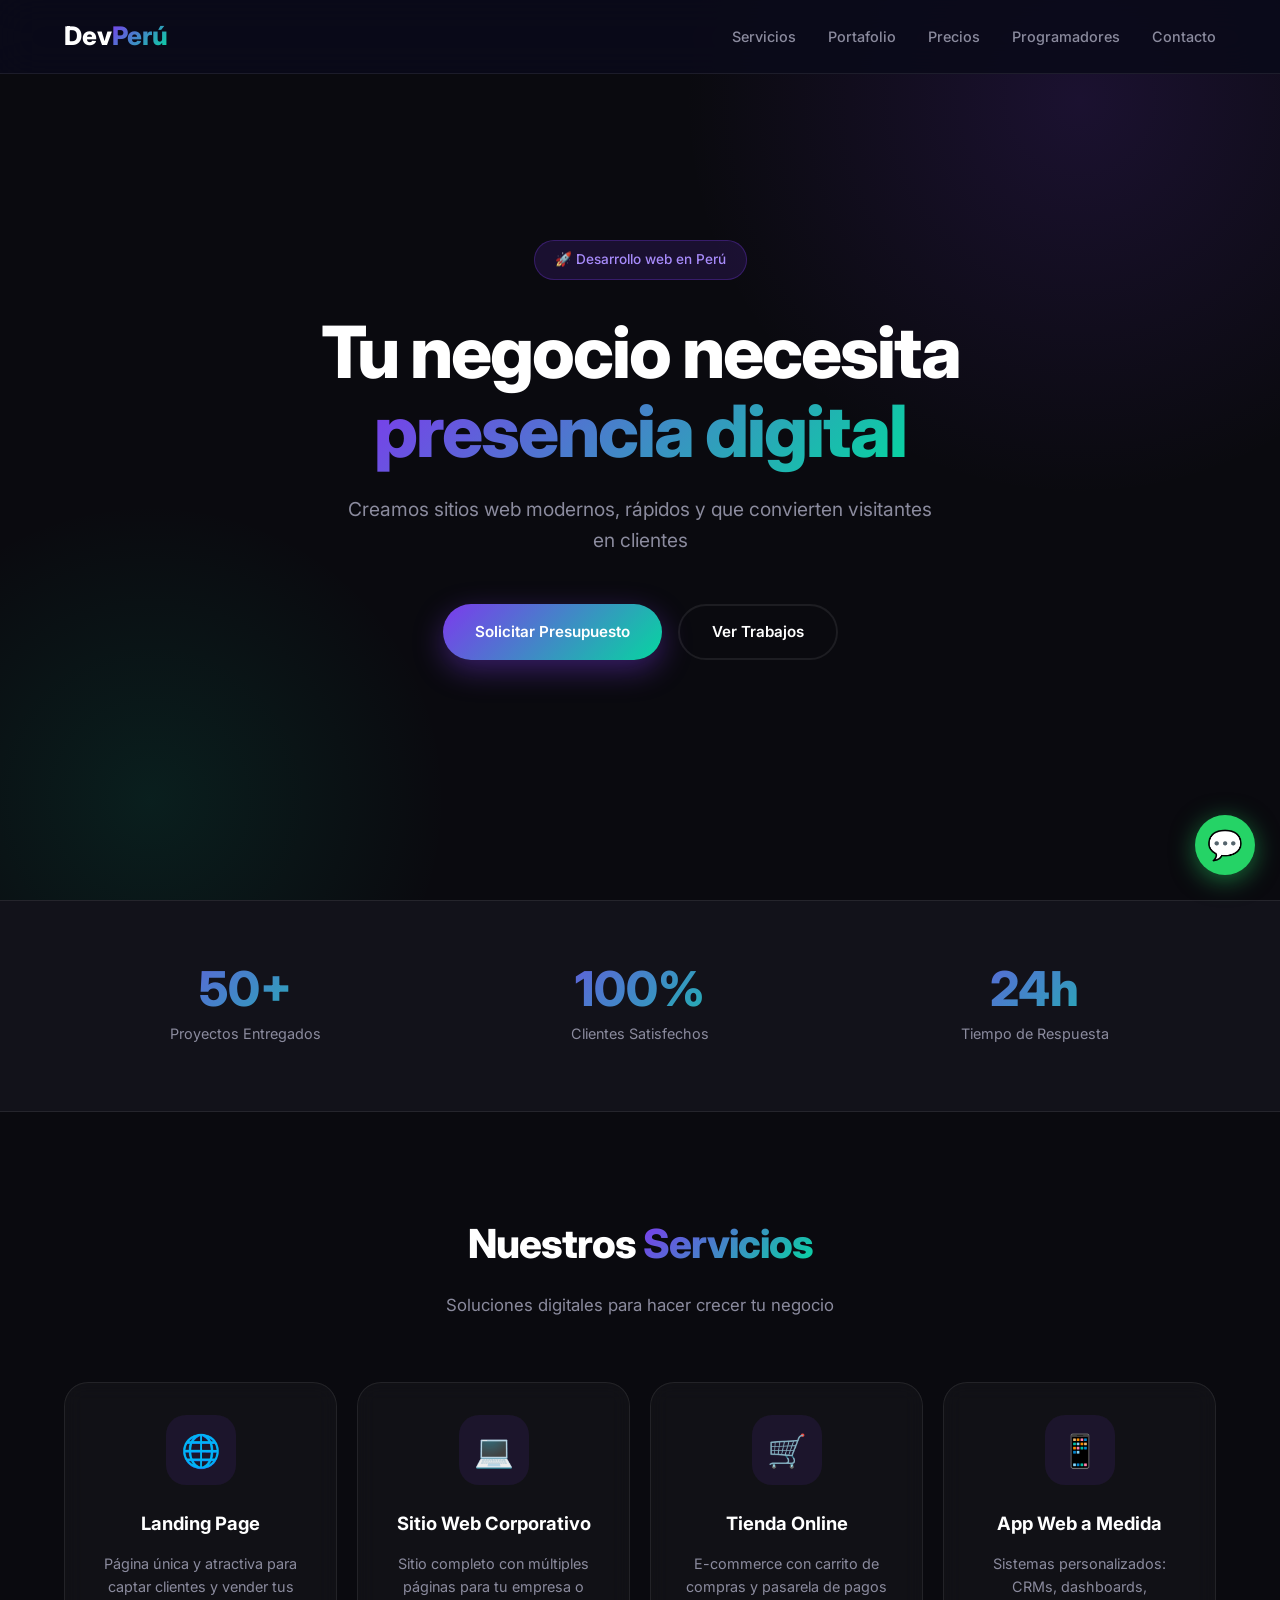
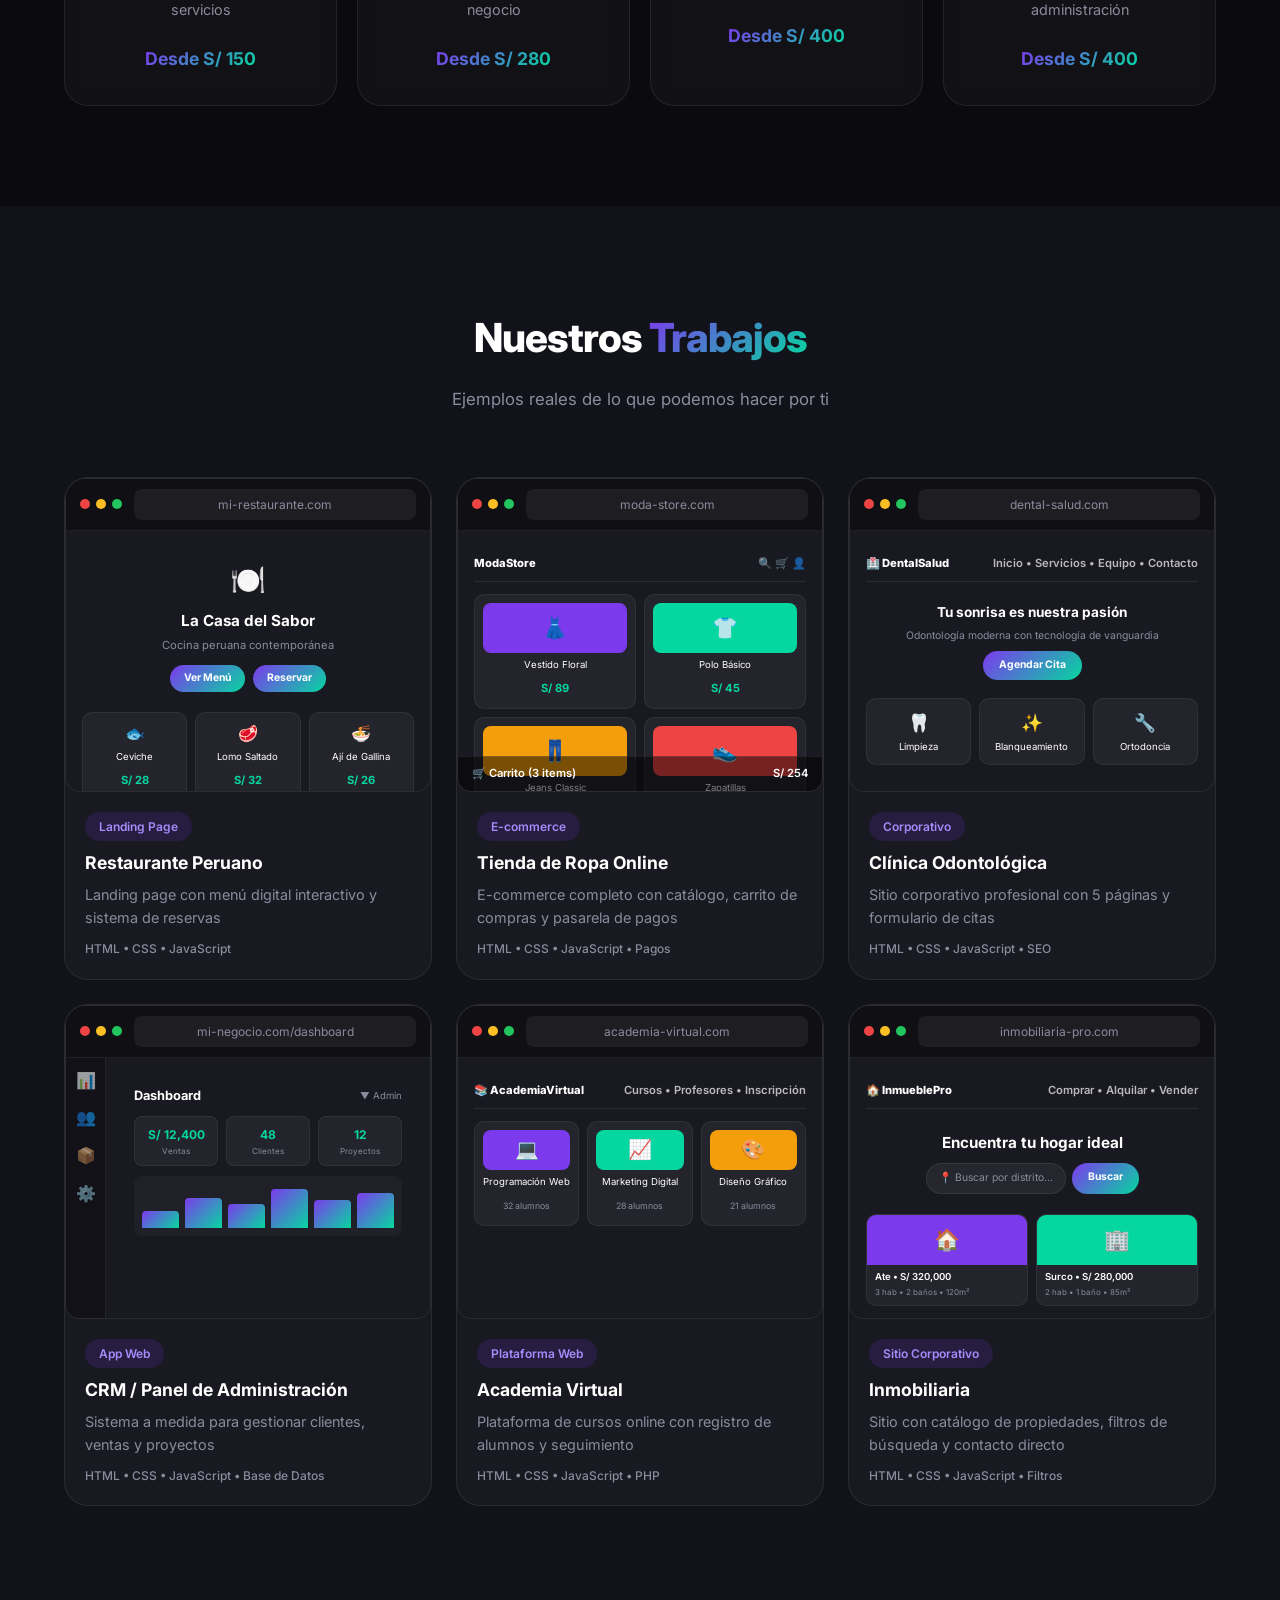
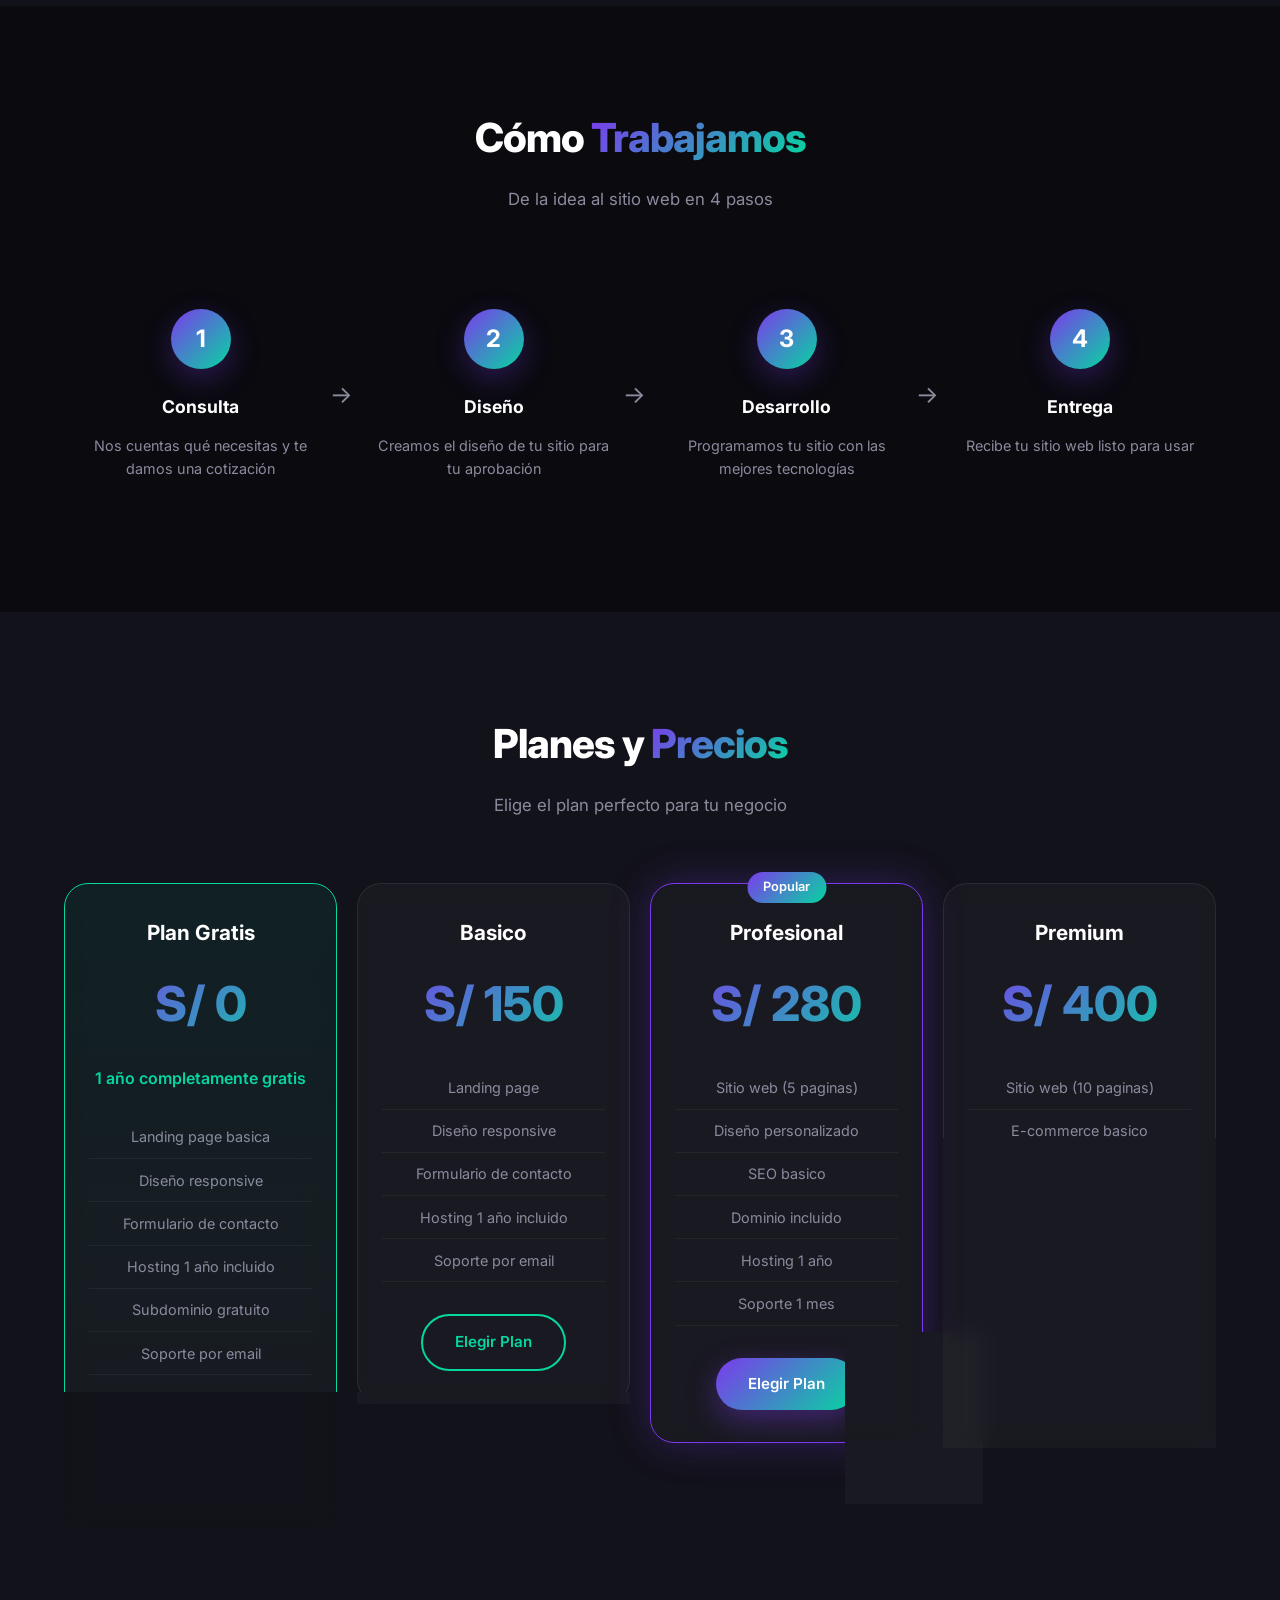
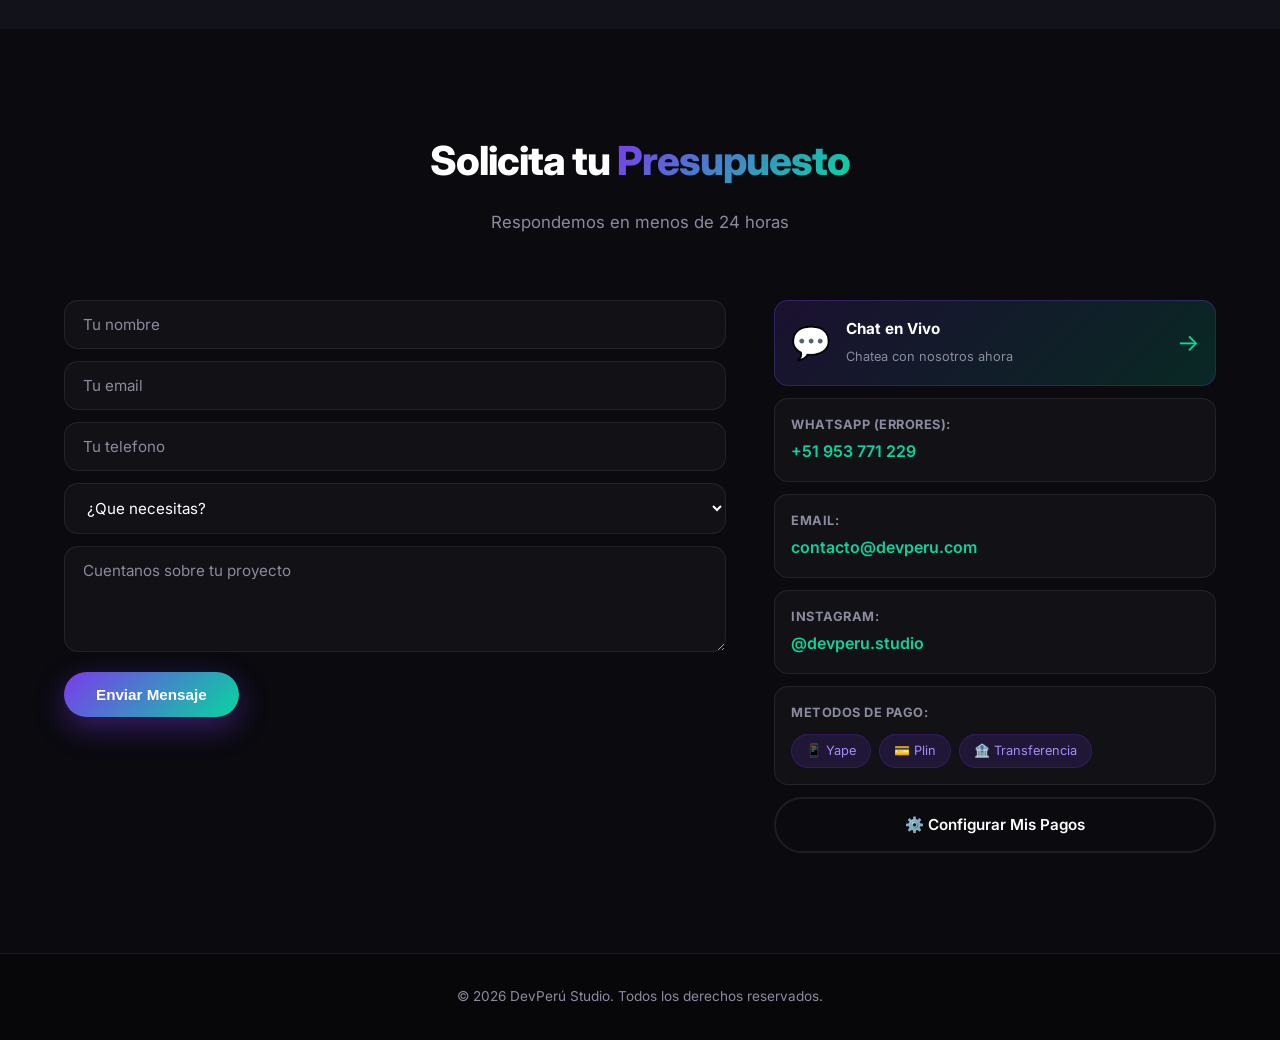
==== commit 1f937a96: "Portfolio visual con previews tipo browser" ====
--- a/index.html
+++ b/index.html
@@ -87,41 +87,175 @@
     <section class="portafolio" id="portafolio">
         <div class="container">
             <h2>Nuestros <span>Trabajos</span></h2>
-            <p style="text-align:center;color:var(--gray);margin-bottom:4rem;font-size:1.05rem">Proyectos que hablan por nosotros</p>
-            <div class="portafolio-grid">
-                <div class="portafolio-item" onclick="alert('Proximamente tendremos ejemplos reales')">
-                    <div class="portafolio-img">
-                        <div class="portfolio-icon">🍽️</div>
-                        <div class="portfolio-overlay"><span>Ver Proyecto</span></div>
-                    </div>
-                    <div class="portfolio-info">
-                        <h4>Sitio Web Restaurante</h4>
-                        <p>Landing page con menú online y reservas</p>
+            <p style="text-align:center;color:var(--gray);margin-bottom:4rem;font-size:1.05rem">Ejemplos reales de lo que podemos hacer por ti</p>
+            <div class="portfolio-grid">
+
+                <div class="portfolio-card" onclick="window.open('https://restaurant-template.example.com','_blank')">
+                    <div class="portfolio-browser">
+                        <div class="browser-bar">
+                            <span class="browser-dots"><i></i><i></i><i></i></span>
+                            <span class="browser-url">mi-restaurante.com</span>
+                        </div>
+                        <div class="browser-preview restaurant-preview">
+                            <div class="preview-hero-text">
+                                <span class="preview-emoji">🍽️</span>
+                                <h4>La Casa del Sabor</h4>
+                                <p>Cocina peruana contemporánea</p>
+                                <div class="preview-btns"><span>Ver Menú</span><span>Reservar</span></div>
+                            </div>
+                            <div class="preview-menu-grid">
+                                <div class="preview-menu-item"><span>🐟</span><p>Ceviche</p><span class="preview-price">S/ 28</span></div>
+                                <div class="preview-menu-item"><span>🥩</span><p>Lomo Saltado</p><span class="preview-price">S/ 32</span></div>
+                                <div class="preview-menu-item"><span>🍜</span><p>Ají de Gallina</p><span class="preview-price">S/ 26</span></div>
+                            </div>
+                        </div>
+                    </div>
+                    <div class="portfolio-info">
                         <span class="portfolio-tag">Landing Page</span>
-                    </div>
-                </div>
-                <div class="portafolio-item" onclick="alert('Proximamente tendremos ejemplos reales')">
-                    <div class="portafolio-img">
-                        <div class="portfolio-icon">👗</div>
-                        <div class="portfolio-overlay"><span>Ver Proyecto</span></div>
-                    </div>
-                    <div class="portfolio-info">
-                        <h4>Tienda de Ropa</h4>
-                        <p>E-commerce completo con pasarela de pagos</p>
+                        <h4>Restaurante Peruano</h4>
+                        <p>Landing page con menú digital interactivo y sistema de reservas</p>
+                        <span class="portfolio-tech">HTML • CSS • JavaScript</span>
+                    </div>
+                </div>
+
+                <div class="portfolio-card" onclick="window.open('https://tienda-ropa.example.com','_blank')">
+                    <div class="portfolio-browser">
+                        <div class="browser-bar">
+                            <span class="browser-dots"><i></i><i></i><i></i></span>
+                            <span class="browser-url">moda-store.com</span>
+                        </div>
+                        <div class="browser-preview ecommerce-preview">
+                            <div class="preview-nav-bar"><span>ModaStore</span><span>🔍 🛒 👤</span></div>
+                            <div class="preview-product-grid">
+                                <div class="preview-product"><div class="preview-product-img" style="background:#7c3aed">👗</div><p>Vestido Floral</p><span class="preview-price">S/ 89</span></div>
+                                <div class="preview-product"><div class="preview-product-img" style="background:#06d6a0">👕</div><p>Polo Básico</p><span class="preview-price">S/ 45</span></div>
+                                <div class="preview-product"><div class="preview-product-img" style="background:#f59e0b">👖</div><p>Jeans Classic</p><span class="preview-price">S/ 79</span></div>
+                                <div class="preview-product"><div class="preview-product-img" style="background:#ef4444">👟</div><p>Zapatillas</p><span class="preview-price">S/ 120</span></div>
+                            </div>
+                            <div class="preview-cart-bar"><span>🛒 Carrito (3 items)</span><span>S/ 254</span></div>
+                        </div>
+                    </div>
+                    <div class="portfolio-info">
                         <span class="portfolio-tag">E-commerce</span>
-                    </div>
-                </div>
-                <div class="portafolio-item" onclick="alert('Proximamente tendremos ejemplos reales')">
-                    <div class="portafolio-img">
-                        <div class="portfolio-icon">🏥</div>
-                        <div class="portfolio-overlay"><span>Ver Proyecto</span></div>
-                    </div>
-                    <div class="portfolio-info">
-                        <h4>Sitio Corporativo</h4>
-                        <p>Página profesional para clínica odontológica</p>
+                        <h4>Tienda de Ropa Online</h4>
+                        <p>E-commerce completo con catálogo, carrito de compras y pasarela de pagos</p>
+                        <span class="portfolio-tech">HTML • CSS • JavaScript • Pagos</span>
+                    </div>
+                </div>
+
+                <div class="portfolio-card" onclick="window.open('https://clinica-dental.example.com','_blank')">
+                    <div class="portfolio-browser">
+                        <div class="browser-bar">
+                            <span class="browser-dots"><i></i><i></i><i></i></span>
+                            <span class="browser-url">dental-salud.com</span>
+                        </div>
+                        <div class="browser-preview corporate-preview">
+                            <div class="preview-nav-bar"><span>🏥 DentalSalud</span><span>Inicio • Servicios • Equipo • Contacto</span></div>
+                            <div class="preview-corporate-hero">
+                                <div class="preview-corporate-text">
+                                    <h4>Tu sonrisa es nuestra pasión</h4>
+                                    <p>Odontología moderna con tecnología de vanguardia</p>
+                                    <span class="preview-btn">Agendar Cita</span>
+                                </div>
+                                <div class="preview-corporate-services">
+                                    <div class="preview-service"><span>🦷</span><p>Limpieza</p></div>
+                                    <div class="preview-service"><span>✨</span><p>Blanqueamiento</p></div>
+                                    <div class="preview-service"><span>🔧</span><p>Ortodoncia</p></div>
+                                </div>
+                            </div>
+                        </div>
+                    </div>
+                    <div class="portfolio-info">
                         <span class="portfolio-tag">Corporativo</span>
-                    </div>
-                </div>
+                        <h4>Clínica Odontológica</h4>
+                        <p>Sitio corporativo profesional con 5 páginas y formulario de citas</p>
+                        <span class="portfolio-tech">HTML • CSS • JavaScript • SEO</span>
+                    </div>
+                </div>
+
+                <div class="portfolio-card" onclick="window.open('https://crm-dashboard.example.com','_blank')">
+                    <div class="portfolio-browser">
+                        <div class="browser-bar">
+                            <span class="browser-dots"><i></i><i></i><i></i></span>
+                            <span class="browser-url">mi-negocio.com/dashboard</span>
+                        </div>
+                        <div class="browser-preview dashboard-preview">
+                            <div class="preview-sidebar"><span>📊</span><span>👥</span><span>📦</span><span>⚙️</span></div>
+                            <div class="preview-dashboard-content">
+                                <div class="preview-dash-header"><h4>Dashboard</h4><span>▼ Admin</span></div>
+                                <div class="preview-stats-row">
+                                    <div class="preview-stat-card"><span>S/ 12,400</span><p>Ventas</p></div>
+                                    <div class="preview-stat-card"><span>48</span><p>Clientes</p></div>
+                                    <div class="preview-stat-card"><span>12</span><p>Proyectos</p></div>
+                                </div>
+                                <div class="preview-chart-placeholder">
+                                    <div class="preview-bar" style="height:40%"></div>
+                                    <div class="preview-bar" style="height:70%"></div>
+                                    <div class="preview-bar" style="height:55%"></div>
+                                    <div class="preview-bar" style="height:90%"></div>
+                                    <div class="preview-bar" style="height:65%"></div>
+                                    <div class="preview-bar" style="height:80%"></div>
+                                </div>
+                            </div>
+                        </div>
+                    </div>
+                    <div class="portfolio-info">
+                        <span class="portfolio-tag">App Web</span>
+                        <h4>CRM / Panel de Administración</h4>
+                        <p>Sistema a medida para gestionar clientes, ventas y proyectos</p>
+                        <span class="portfolio-tech">HTML • CSS • JavaScript • Base de Datos</span>
+                    </div>
+                </div>
+
+                <div class="portfolio-card" onclick="window.open('https://academia-online.example.com','_blank')">
+                    <div class="portfolio-browser">
+                        <div class="browser-bar">
+                            <span class="browser-dots"><i></i><i></i><i></i></span>
+                            <span class="browser-url">academia-virtual.com</span>
+                        </div>
+                        <div class="browser-preview academia-preview">
+                            <div class="preview-nav-bar"><span>📚 AcademiaVirtual</span><span>Cursos • Profesores • Inscripción</span></div>
+                            <div class="preview-courses-grid">
+                                <div class="preview-course"><div class="preview-course-img" style="background:#7c3aed">💻</div><p>Programación Web</p><span>32 alumnos</span></div>
+                                <div class="preview-course"><div class="preview-course-img" style="background:#06d6a0">📈</div><p>Marketing Digital</p><span>28 alumnos</span></div>
+                                <div class="preview-course"><div class="preview-course-img" style="background:#f59e0b">🎨</div><p>Diseño Gráfico</p><span>21 alumnos</span></div>
+                            </div>
+                        </div>
+                    </div>
+                    <div class="portfolio-info">
+                        <span class="portfolio-tag">Plataforma Web</span>
+                        <h4>Academia Virtual</h4>
+                        <p>Plataforma de cursos online con registro de alumnos y seguimiento</p>
+                        <span class="portfolio-tech">HTML • CSS • JavaScript • PHP</span>
+                    </div>
+                </div>
+
+                <div class="portfolio-card" onclick="window.open('https://inmobiliaria.example.com','_blank')">
+                    <div class="portfolio-browser">
+                        <div class="browser-bar">
+                            <span class="browser-dots"><i></i><i></i><i></i></span>
+                            <span class="browser-url">inmobiliaria-pro.com</span>
+                        </div>
+                        <div class="browser-preview inmueble-preview">
+                            <div class="preview-nav-bar"><span>🏠 InmueblePro</span><span>Comprar • Alquilar • Vender</span></div>
+                            <div class="preview-hero-text">
+                                <h4>Encuentra tu hogar ideal</h4>
+                                <div class="preview-search-bar"><span>📍 Buscar por distrito...</span><span class="preview-btn">Buscar</span></div>
+                            </div>
+                            <div class="preview-properties-grid">
+                                <div class="preview-property"><div class="preview-property-img" style="background:#7c3aed">🏠</div><p>Ate • S/ 320,000</p><span>3 hab • 2 baños • 120m²</span></div>
+                                <div class="preview-property"><div class="preview-property-img" style="background:#06d6a0">🏢</div><p>Surco • S/ 280,000</p><span>2 hab • 1 baño • 85m²</span></div>
+                            </div>
+                        </div>
+                    </div>
+                    <div class="portfolio-info">
+                        <span class="portfolio-tag">Sitio Corporativo</span>
+                        <h4>Inmobiliaria</h4>
+                        <p>Sitio con catálogo de propiedades, filtros de búsqueda y contacto directo</p>
+                        <span class="portfolio-tech">HTML • CSS • JavaScript • Filtros</span>
+                    </div>
+                </div>
+
             </div>
         </div>
     </section>
--- a/styles.css
+++ b/styles.css
@@ -57,20 +57,74 @@
 .servicio-card p{color:var(--gray);margin-bottom:1.5rem;font-size:.9rem;line-height:1.6}
 .servicio-price{background:var(--gradient);-webkit-background-clip:text;-webkit-text-fill-color:transparent;background-clip:text;font-weight:700;font-size:1.1rem}
 .portafolio{padding:100px 0;background:var(--dark2)}
-.portafolio-grid{display:grid;grid-template-columns:repeat(auto-fit,minmax(320px,1fr));gap:20px}
-.portafolio-item{border-radius:24px;overflow:hidden;border:1px solid var(--glass-border);transition:all .4s;cursor:pointer;background:var(--glass)}
-.portafolio-item:hover{transform:translateY(-10px);box-shadow:0 30px 60px rgba(124,58,237,0.2);border-color:rgba(124,58,237,0.4)}
-.portafolio-img{height:200px;background:var(--gradient);display:flex;align-items:center;justify-content:center;position:relative;overflow:hidden}
-.portfolio-icon{font-size:4rem;transition:transform .4s;z-index:1}
-.portafolio-item:hover .portfolio-icon{transform:scale(1.3) rotate(10deg)}
-.portfolio-overlay{position:absolute;top:0;left:0;right:0;bottom:0;background:rgba(10,10,15,0.85);display:flex;align-items:center;justify-content:center;opacity:0;transition:opacity .4s}
-.portafolio-item:hover .portfolio-overlay{opacity:1}
-.portfolio-overlay span{background:var(--white);color:var(--dark);padding:12px 28px;border-radius:30px;font-weight:700;font-size:.9rem;transform:translateY(20px);transition:transform .4s}
-.portafolio-item:hover .portfolio-overlay span{transform:translateY(0)}
+.portfolio-grid{display:grid;grid-template-columns:repeat(auto-fit,minmax(360px,1fr));gap:24px}
+.portfolio-card{border-radius:24px;overflow:hidden;border:1px solid var(--glass-border);transition:all .4s;cursor:pointer;background:var(--glass)}
+.portfolio-card:hover{transform:translateY(-10px);box-shadow:0 30px 60px rgba(124,58,237,0.2);border-color:rgba(124,58,237,0.4)}
+.portfolio-browser{border-radius:14px;overflow:hidden;border:1px solid var(--glass-border)}
+.browser-bar{background:rgba(0,0,0,0.4);padding:10px 14px;display:flex;align-items:center;gap:12px;border-bottom:1px solid var(--glass-border)}
+.browser-dots{display:flex;gap:6px}
+.browser-dots i{width:10px;height:10px;border-radius:50%;display:block}
+.browser-dots i:nth-child(1){background:#ef4444}
+.browser-dots i:nth-child(2){background:#fbbf24}
+.browser-dots i:nth-child(3){background:#22c55e}
+.browser-url{flex:1;background:rgba(255,255,255,0.06);padding:6px 12px;border-radius:8px;font-size:.75rem;color:var(--gray);text-align:center}
+.browser-preview{height:260px;overflow:hidden;position:relative;padding:16px}
+.preview-nav-bar{display:flex;justify-content:space-between;padding:8px 0;margin-bottom:12px;font-size:.7rem;color:rgba(255,255,255,0.7);border-bottom:1px solid rgba(255,255,255,0.08);font-weight:600}
+.preview-hero-text{text-align:center;padding:10px 0}
+.preview-hero-text h4{font-size:.95rem;margin-bottom:4px;font-weight:700}
+.preview-hero-text p{color:var(--gray);font-size:.7rem;margin-bottom:10px}
+.preview-emoji{font-size:1.8rem;display:block;margin-bottom:6px}
+.preview-btns{display:flex;gap:8px;justify-content:center;margin-top:6px}
+.preview-btns span{padding:5px 14px;border-radius:20px;font-size:.65rem;font-weight:700;background:var(--gradient);color:var(--white);cursor:default}
+.preview-btn{display:inline-block;padding:6px 16px;border-radius:20px;font-size:.65rem;font-weight:700;background:var(--gradient);color:var(--white);cursor:default}
+.preview-menu-grid{display:grid;grid-template-columns:repeat(3,1fr);gap:8px;margin-top:10px}
+.preview-menu-item{background:rgba(255,255,255,0.05);border-radius:10px;padding:8px;text-align:center;border:1px solid rgba(255,255,255,0.06)}
+.preview-menu-item span:first-child{font-size:1rem;display:block;margin-bottom:2px}
+.preview-menu-item p{font-size:.6rem;margin:0 0 2px}
+.preview-price{color:var(--accent);font-weight:700;font-size:.7rem}
+.preview-nav-bar span:first-child{font-weight:800;color:var(--white)}
+.preview-product-grid{display:grid;grid-template-columns:repeat(2,1fr);gap:8px}
+.preview-product{background:rgba(255,255,255,0.05);border-radius:10px;padding:8px;text-align:center;border:1px solid rgba(255,255,255,0.06)}
+.preview-product-img{width:100%;height:50px;border-radius:8px;display:flex;align-items:center;justify-content:center;font-size:1.3rem;margin-bottom:4px}
+.preview-product p{font-size:.6rem;margin:0 0 2px}
+.preview-cart-bar{position:absolute;bottom:0;left:0;right:0;background:rgba(0,0,0,0.5);padding:8px 14px;display:flex;justify-content:space-between;font-size:.7rem;font-weight:600;border-top:1px solid var(--glass-border)}
+.preview-corporate-hero{display:flex;flex-direction:column;gap:10px}
+.preview-corporate-text{text-align:center;padding:8px 0}
+.preview-corporate-text h4{font-size:.85rem;margin-bottom:4px;font-weight:700}
+.preview-corporate-text p{font-size:.65rem;color:var(--gray);margin-bottom:6px}
+.preview-corporate-services{display:grid;grid-template-columns:repeat(3,1fr);gap:8px}
+.preview-service{background:rgba(255,255,255,0.05);border-radius:10px;padding:10px 6px;text-align:center;border:1px solid rgba(255,255,255,0.06)}
+.preview-service span{font-size:1.1rem;display:block;margin-bottom:2px}
+.preview-service p{font-size:.6rem}
+.preview-sidebar{width:40px;background:rgba(0,0,0,0.3);display:flex;flex-direction:column;align-items:center;padding:10px 0;gap:12px;position:absolute;left:0;top:0;bottom:0;border-right:1px solid var(--glass-border)}
+.preview-sidebar span{font-size:1rem;opacity:0.6}
+.preview-dashboard-content{margin-left:40px;padding:12px}
+.preview-dash-header{display:flex;justify-content:space-between;align-items:center;margin-bottom:10px}
+.preview-dash-header h4{font-size:.8rem;font-weight:700}
+.preview-dash-header span{font-size:.6rem;color:var(--gray)}
+.preview-stats-row{display:grid;grid-template-columns:repeat(3,1fr);gap:8px;margin-bottom:10px}
+.preview-stat-card{background:rgba(255,255,255,0.05);border-radius:8px;padding:8px;text-align:center;border:1px solid rgba(255,255,255,0.06)}
+.preview-stat-card span{font-size:.75rem;font-weight:700;color:var(--accent);display:block}
+.preview-stat-card p{font-size:.5rem;color:var(--gray);margin:0}
+.preview-chart-placeholder{display:flex;align-items:flex-end;gap:6px;height:60px;padding:8px;background:rgba(255,255,255,0.03);border-radius:8px}
+.preview-bar{flex:1;background:var(--gradient);border-radius:4px 4px 0 0;min-width:0}
+.preview-courses-grid{display:grid;grid-template-columns:repeat(3,1fr);gap:8px}
+.preview-course{background:rgba(255,255,255,0.05);border-radius:10px;padding:8px;text-align:center;border:1px solid rgba(255,255,255,0.06)}
+.preview-course-img{width:100%;height:40px;border-radius:8px;display:flex;align-items:center;justify-content:center;font-size:1.2rem;margin-bottom:4px}
+.preview-course p{font-size:.6rem;margin:0 0 2px}
+.preview-course span{font-size:.55rem;color:var(--gray)}
+.preview-search-bar{display:flex;gap:6px;margin-top:8px;justify-content:center}
+.preview-search-bar span:first-child{background:rgba(255,255,255,0.06);padding:6px 12px;border-radius:20px;font-size:.65rem;color:var(--gray);border:1px solid var(--glass-border)}
+.preview-properties-grid{display:grid;grid-template-columns:repeat(2,1fr);gap:8px;margin-top:10px}
+.preview-property{background:rgba(255,255,255,0.05);border-radius:10px;overflow:hidden;border:1px solid rgba(255,255,255,0.06)}
+.preview-property-img{height:50px;display:flex;align-items:center;justify-content:center;font-size:1.3rem}
+.preview-property p{padding:4px 8px 0;font-size:.6rem;font-weight:600}
+.preview-property span{display:block;padding:2px 8px 6px;font-size:.5rem;color:var(--gray)}
 .portfolio-info{padding:20px}
 .portfolio-info h4{font-size:1.1rem;margin-bottom:6px;font-weight:700}
 .portfolio-info p{color:var(--gray);font-size:.9rem;margin-bottom:10px}
-.portfolio-tag{display:inline-block;background:rgba(124,58,237,0.15);color:var(--primary-light);padding:5px 14px;border-radius:20px;font-size:.75rem;font-weight:600}
+.portfolio-tag{display:inline-block;background:rgba(124,58,237,0.15);color:var(--primary-light);padding:5px 14px;border-radius:20px;font-size:.75rem;font-weight:600;margin-bottom:8px}
+.portfolio-tech{display:block;font-size:.75rem;color:var(--gray);margin-top:6px;font-weight:500}
 .proceso{padding:100px 0;background:var(--dark)}
 .proceso-steps{display:grid;grid-template-columns:repeat(4,1fr);gap:20px}
 .step{text-align:center;padding:2rem 1rem;position:relative}
@@ -118,4 +172,4 @@
 .whatsapp-float{position:fixed;bottom:25px;right:25px;width:60px;height:60px;background:#25d366;border-radius:50%;display:flex;align-items:center;justify-content:center;font-size:1.8rem;box-shadow:0 5px 25px rgba(37,211,102,0.5);text-decoration:none;transition:all .3s;z-index:1000;animation:pulse-wa 2s infinite}
 .whatsapp-float:hover{transform:scale(1.1);box-shadow:0 8px 35px rgba(37,211,102,0.6)}
 @keyframes pulse-wa{0%,100%{box-shadow:0 5px 25px rgba(37,211,102,0.5)}50%{box-shadow:0 5px 35px rgba(37,211,102,0.8)}}
-@media(max-width:768px){.nav{display:none}.menu-btn{display:block}.hero h1{font-size:2.2rem}.hero p{font-size:1rem}.hero-buttons{flex-direction:column;align-items:center}.stats .container{grid-template-columns:1fr}.proceso-steps{grid-template-columns:repeat(2,1fr)}.step::after{display:none}.contacto-content{grid-template-columns:1fr}.precio-card.featured{transform:scale(1)}h2{font-size:1.8rem}.servicios-grid{grid-template-columns:1fr}.portafolio-grid{grid-template-columns:1fr}.precios-grid{grid-template-columns:1fr}}
+@media(max-width:768px){.nav{display:none}.menu-btn{display:block}.hero h1{font-size:2.2rem}.hero p{font-size:1rem}.hero-buttons{flex-direction:column;align-items:center}.stats .container{grid-template-columns:1fr}.proceso-steps{grid-template-columns:repeat(2,1fr)}.step::after{display:none}.contacto-content{grid-template-columns:1fr}.precio-card.featured{transform:scale(1)}h2{font-size:1.8rem}.servicios-grid{grid-template-columns:1fr}.portfolio-grid{grid-template-columns:1fr}.precios-grid{grid-template-columns:1fr}}
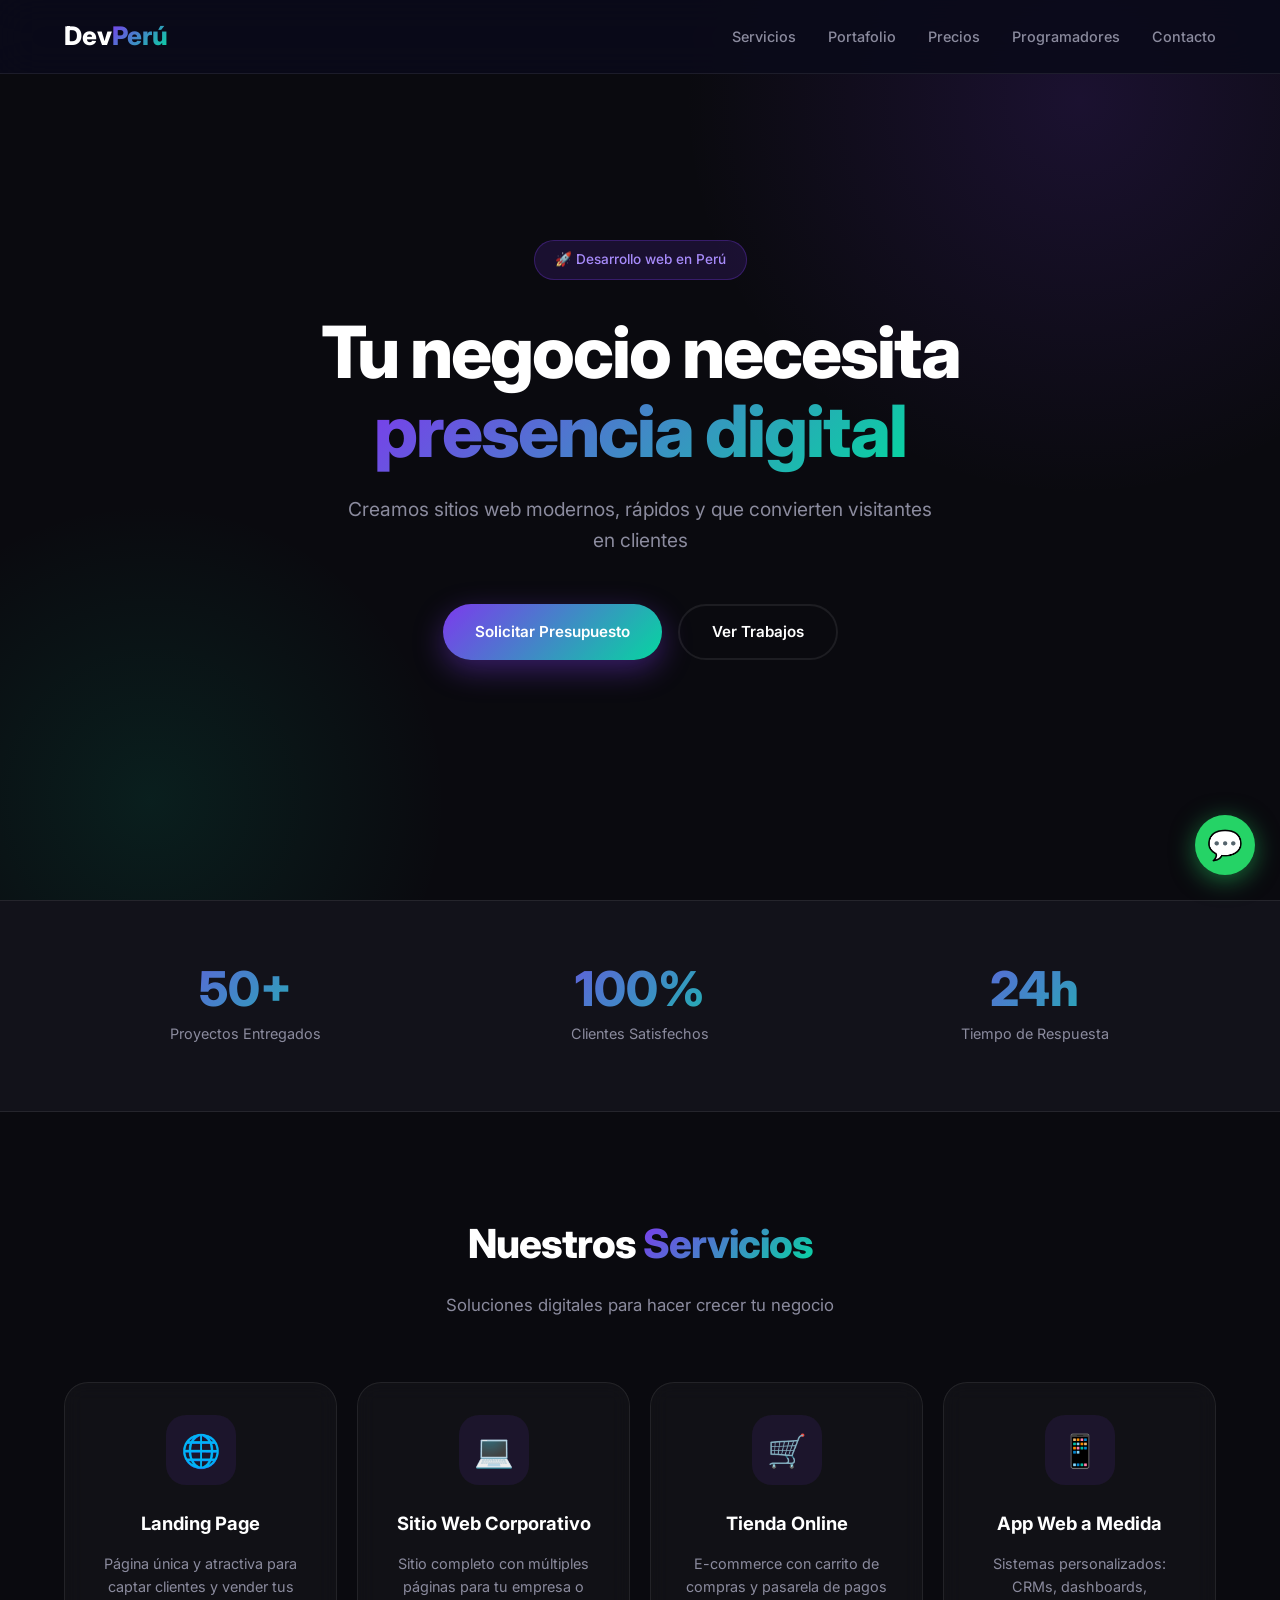
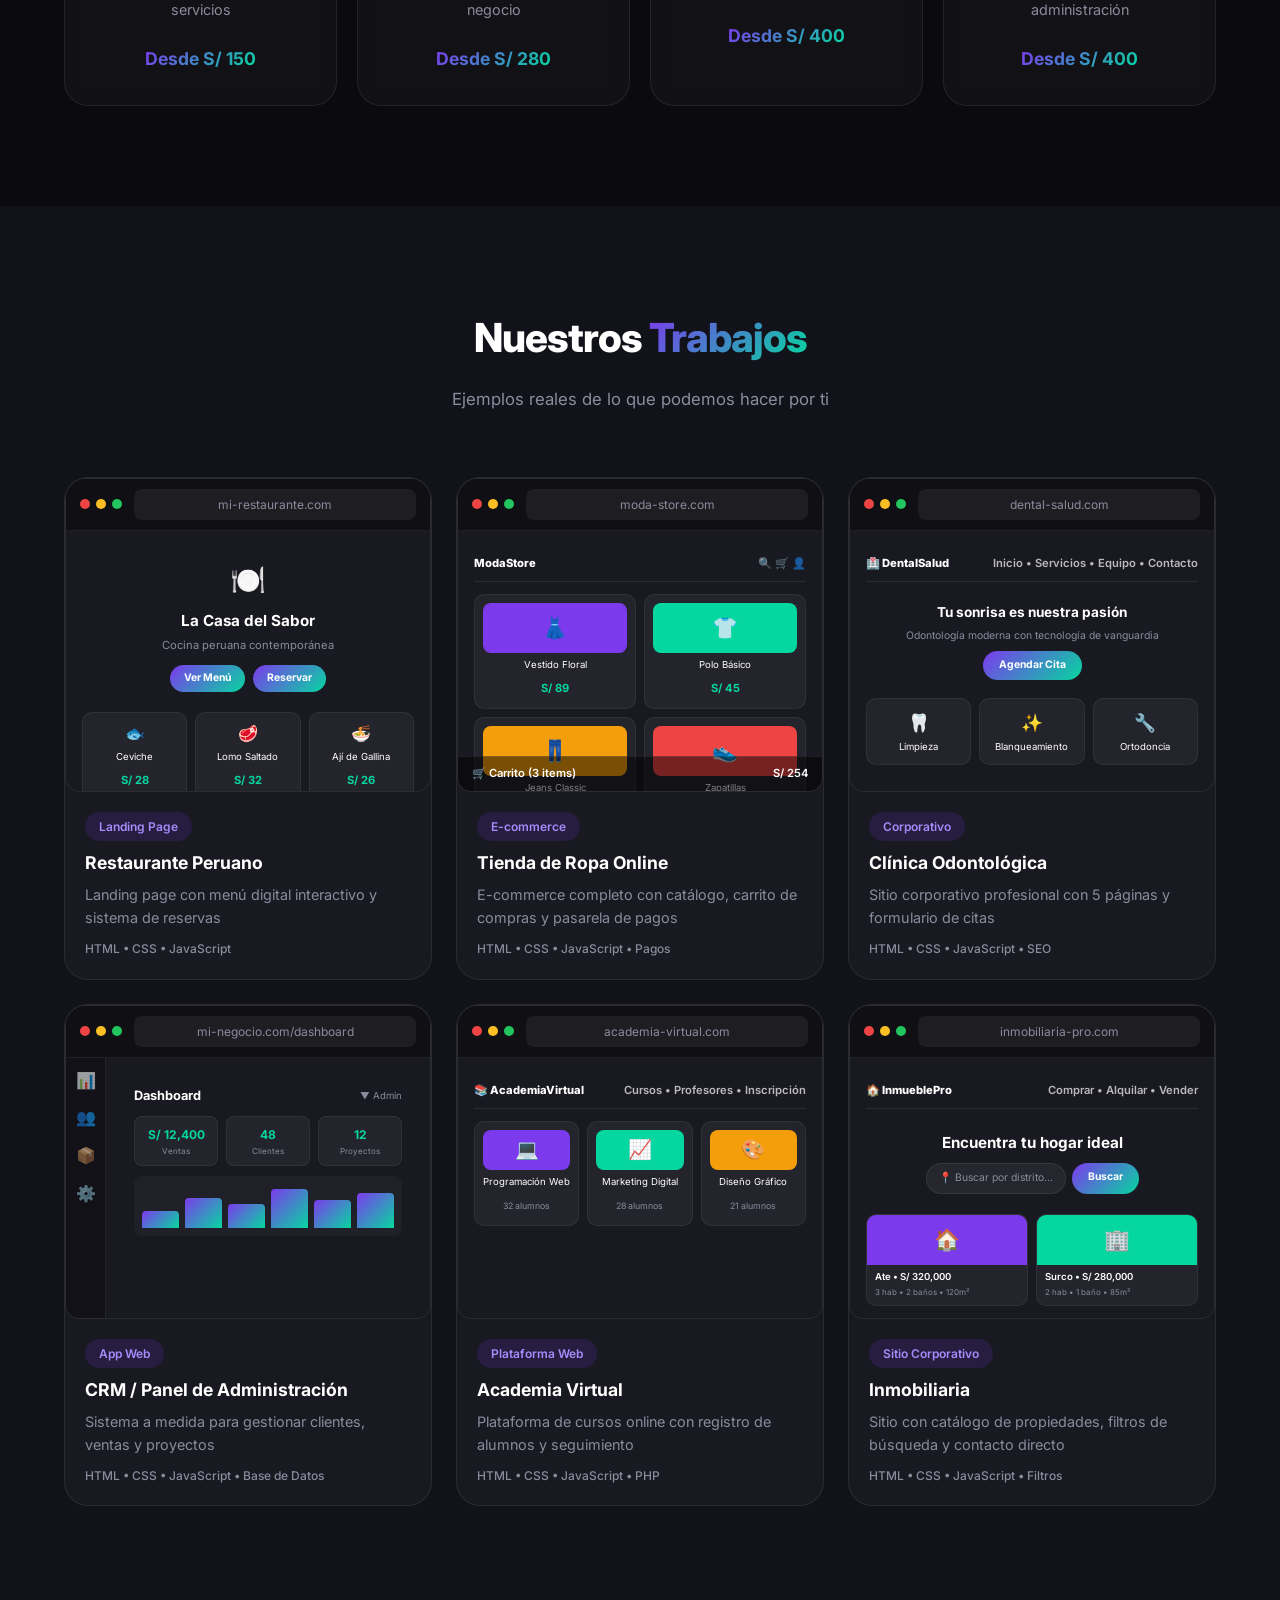
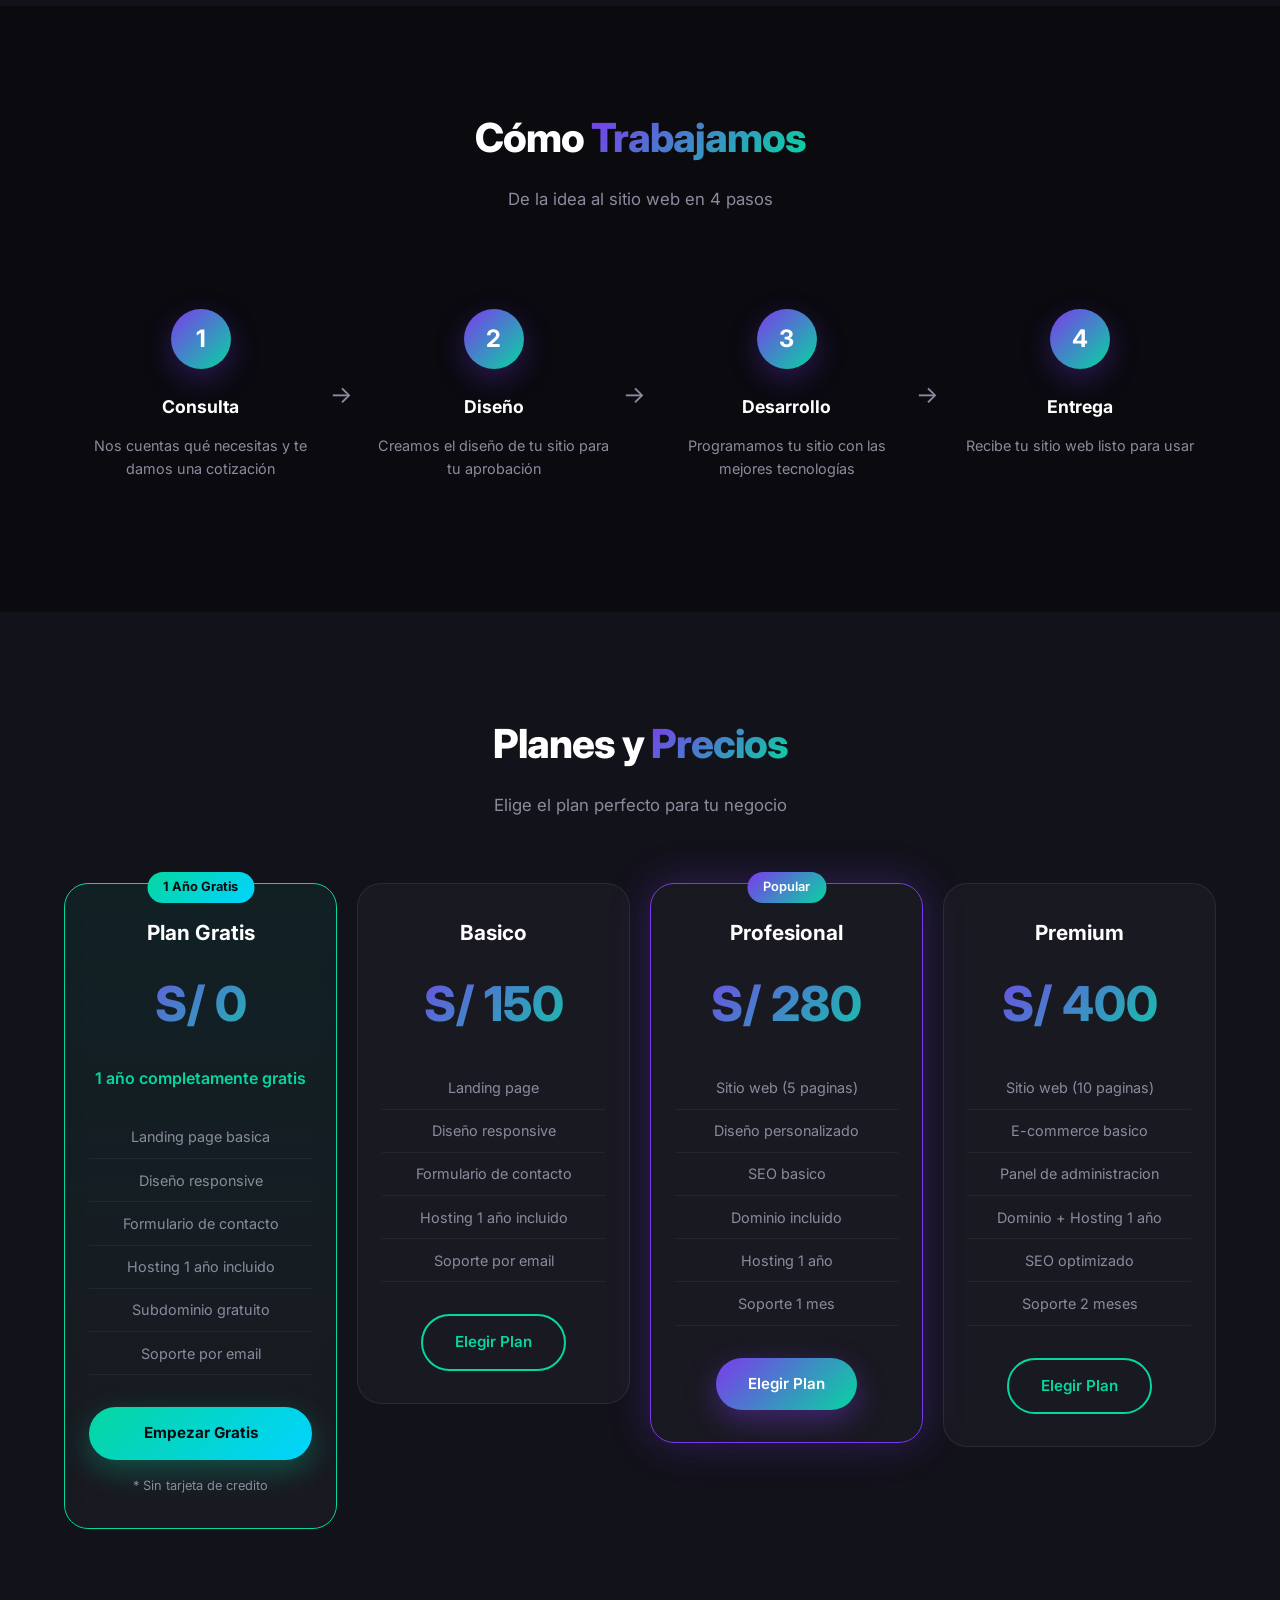
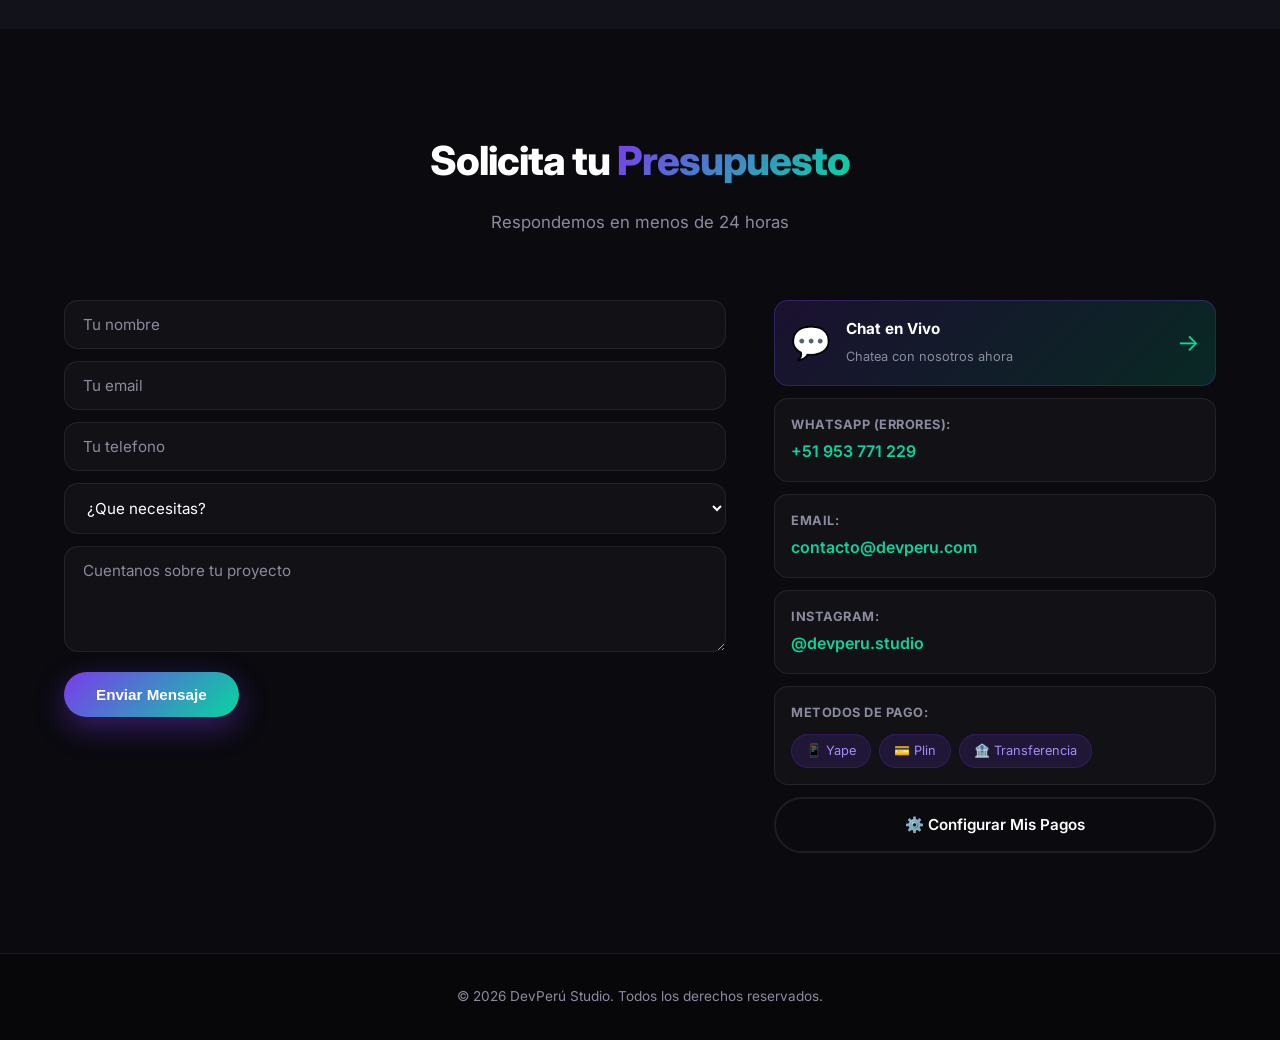
==== commit ce36eca6: "Quitar links rotos del portfolio" ====
--- a/index.html
+++ b/index.html
@@ -90,7 +90,7 @@
             <p style="text-align:center;color:var(--gray);margin-bottom:4rem;font-size:1.05rem">Ejemplos reales de lo que podemos hacer por ti</p>
             <div class="portfolio-grid">
 
-                <div class="portfolio-card" onclick="window.open('https://restaurant-template.example.com','_blank')">
+                <div class="portfolio-card">
                     <div class="portfolio-browser">
                         <div class="browser-bar">
                             <span class="browser-dots"><i></i><i></i><i></i></span>
@@ -118,7 +118,7 @@
                     </div>
                 </div>
 
-                <div class="portfolio-card" onclick="window.open('https://tienda-ropa.example.com','_blank')">
+                <div class="portfolio-card">
                     <div class="portfolio-browser">
                         <div class="browser-bar">
                             <span class="browser-dots"><i></i><i></i><i></i></span>
@@ -143,7 +143,7 @@
                     </div>
                 </div>
 
-                <div class="portfolio-card" onclick="window.open('https://clinica-dental.example.com','_blank')">
+                <div class="portfolio-card">
                     <div class="portfolio-browser">
                         <div class="browser-bar">
                             <span class="browser-dots"><i></i><i></i><i></i></span>
@@ -173,7 +173,7 @@
                     </div>
                 </div>
 
-                <div class="portfolio-card" onclick="window.open('https://crm-dashboard.example.com','_blank')">
+                <div class="portfolio-card">
                     <div class="portfolio-browser">
                         <div class="browser-bar">
                             <span class="browser-dots"><i></i><i></i><i></i></span>
@@ -207,7 +207,7 @@
                     </div>
                 </div>
 
-                <div class="portfolio-card" onclick="window.open('https://academia-online.example.com','_blank')">
+                <div class="portfolio-card">
                     <div class="portfolio-browser">
                         <div class="browser-bar">
                             <span class="browser-dots"><i></i><i></i><i></i></span>
@@ -230,7 +230,7 @@
                     </div>
                 </div>
 
-                <div class="portfolio-card" onclick="window.open('https://inmobiliaria.example.com','_blank')">
+                <div class="portfolio-card">
                     <div class="portfolio-browser">
                         <div class="browser-bar">
                             <span class="browser-dots"><i></i><i></i><i></i></span>
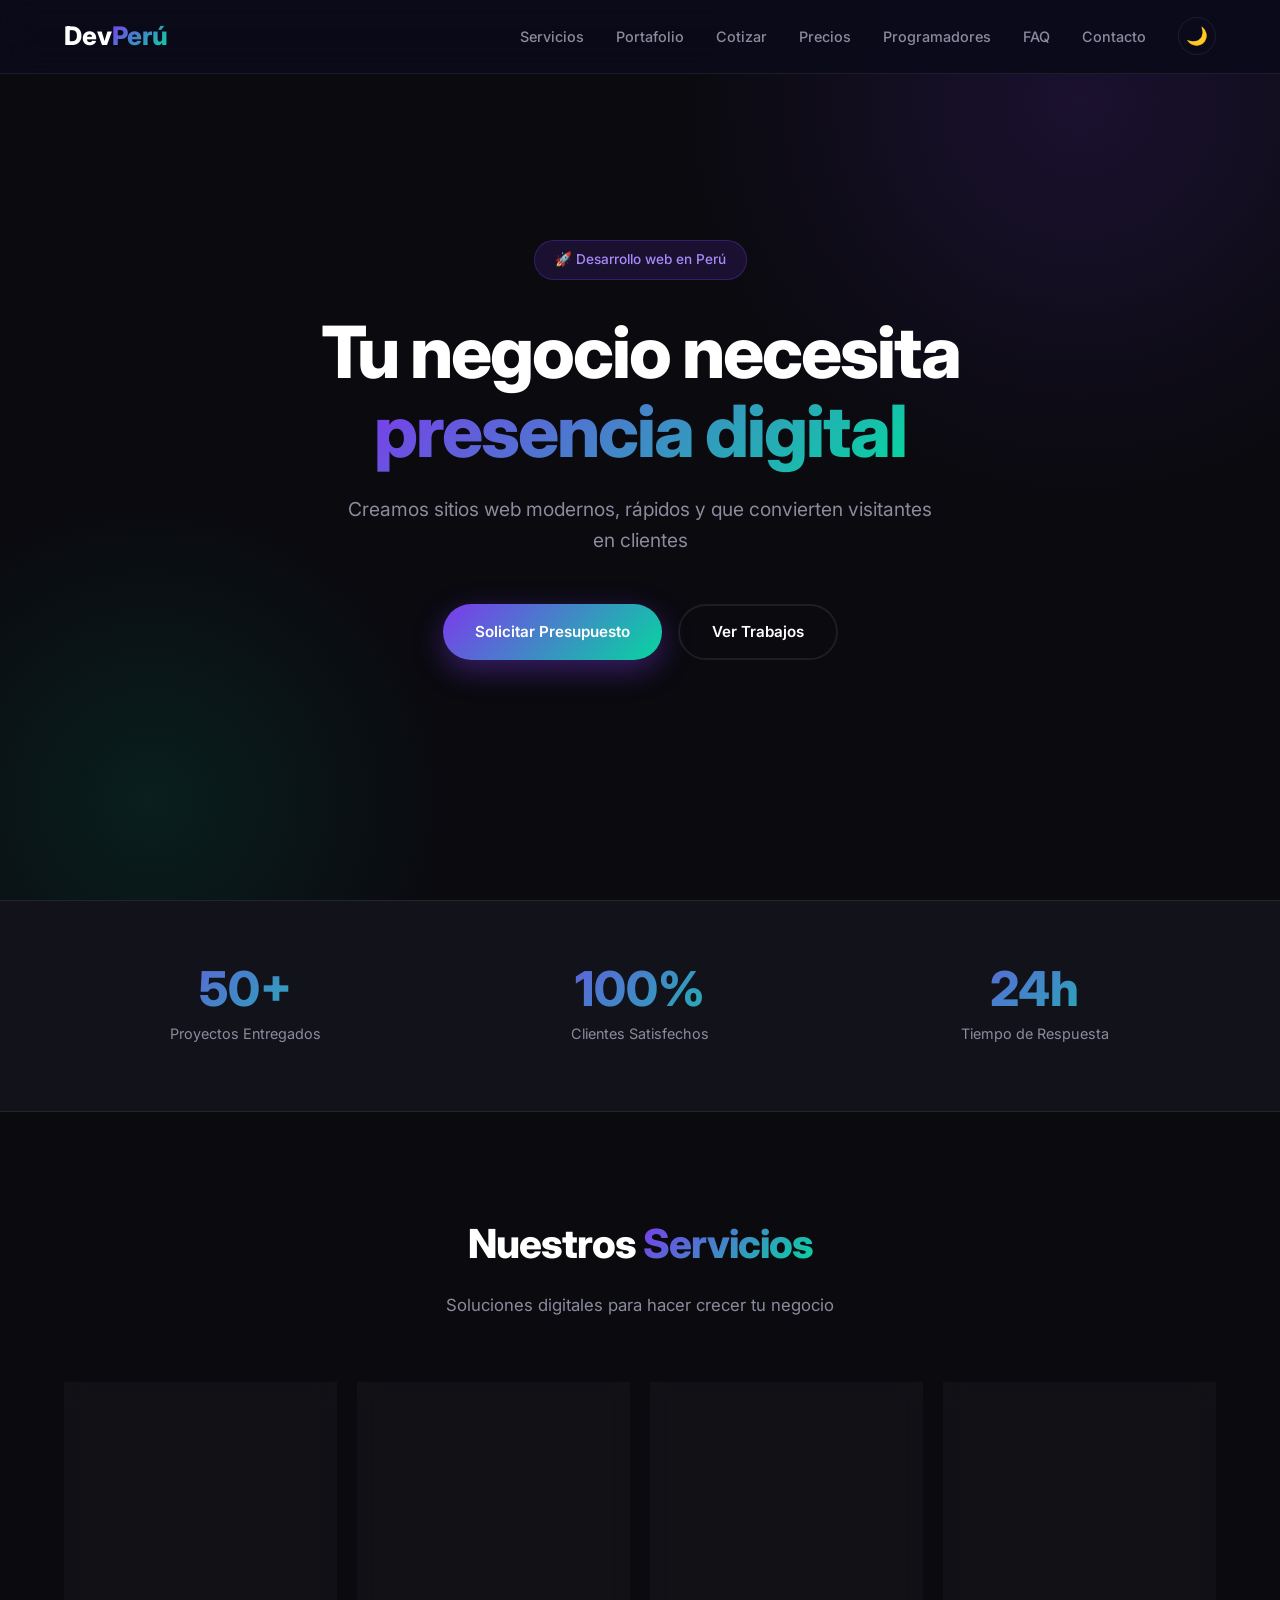
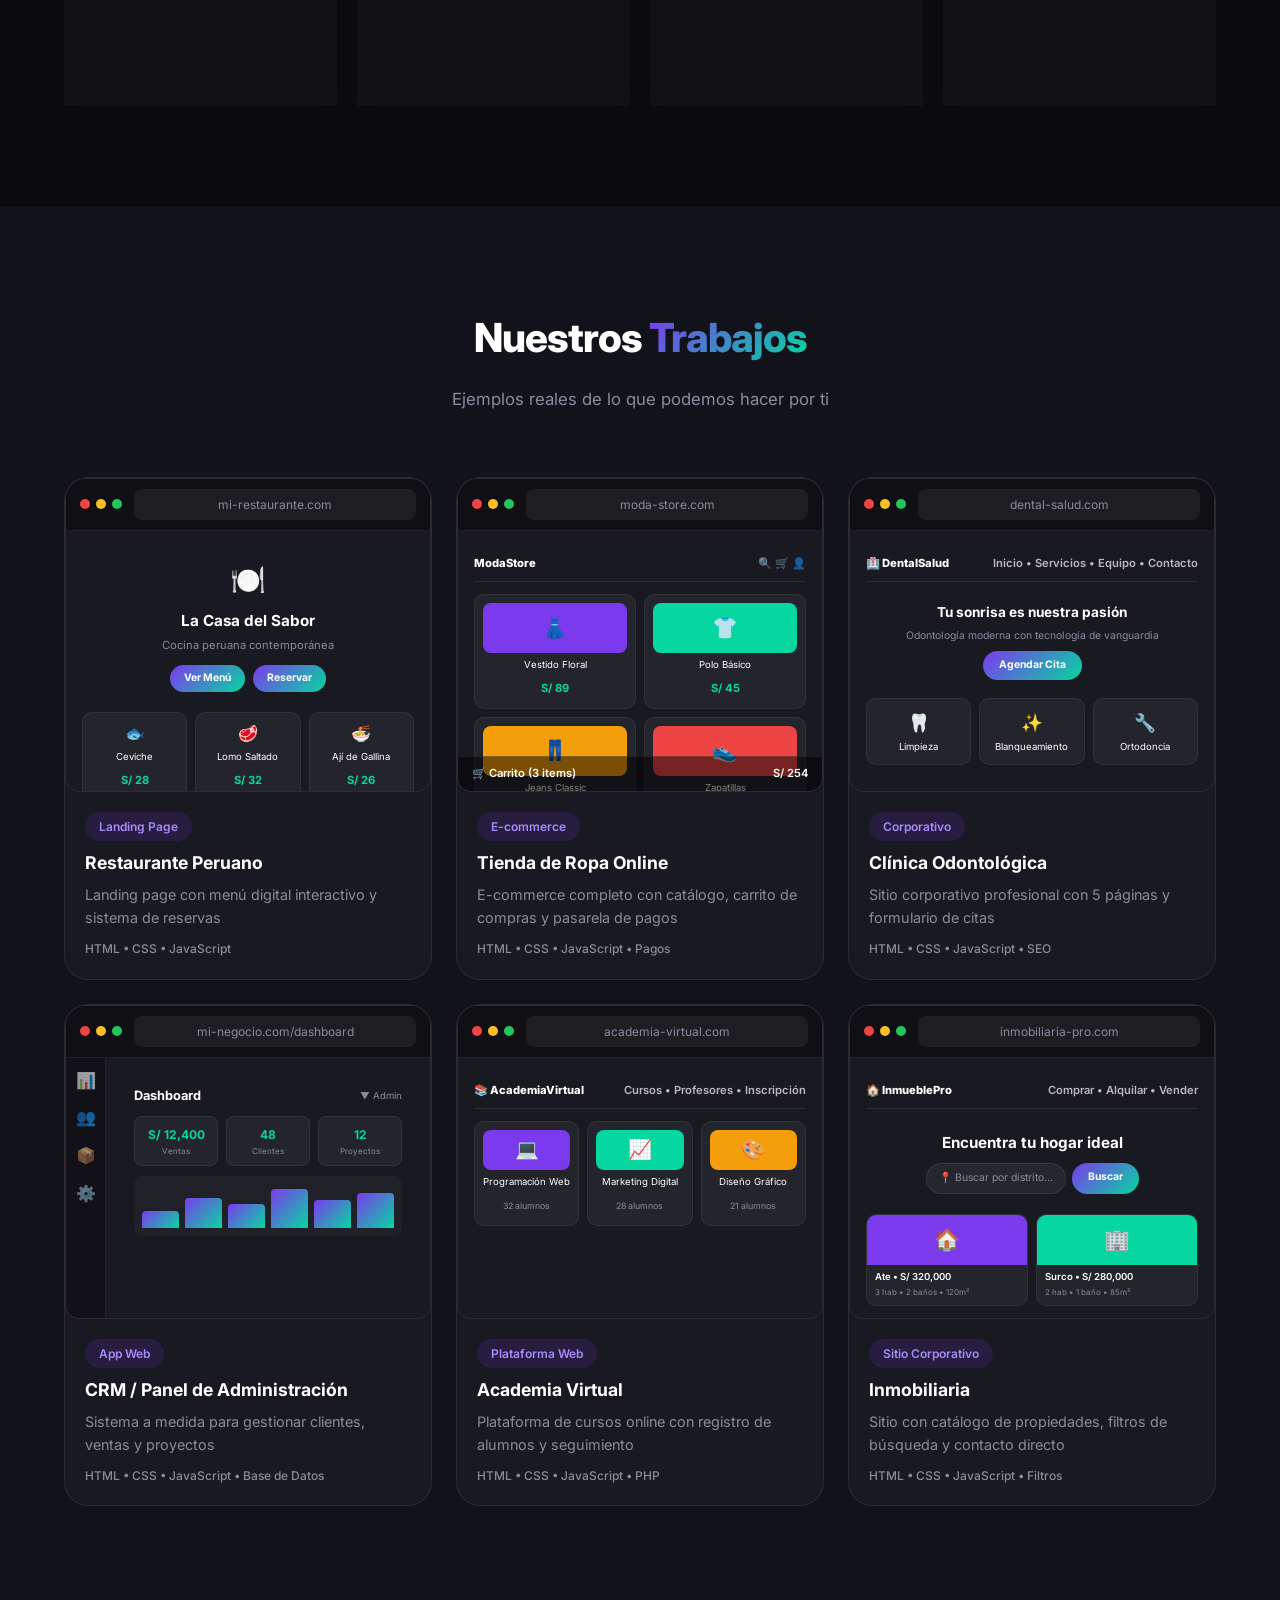
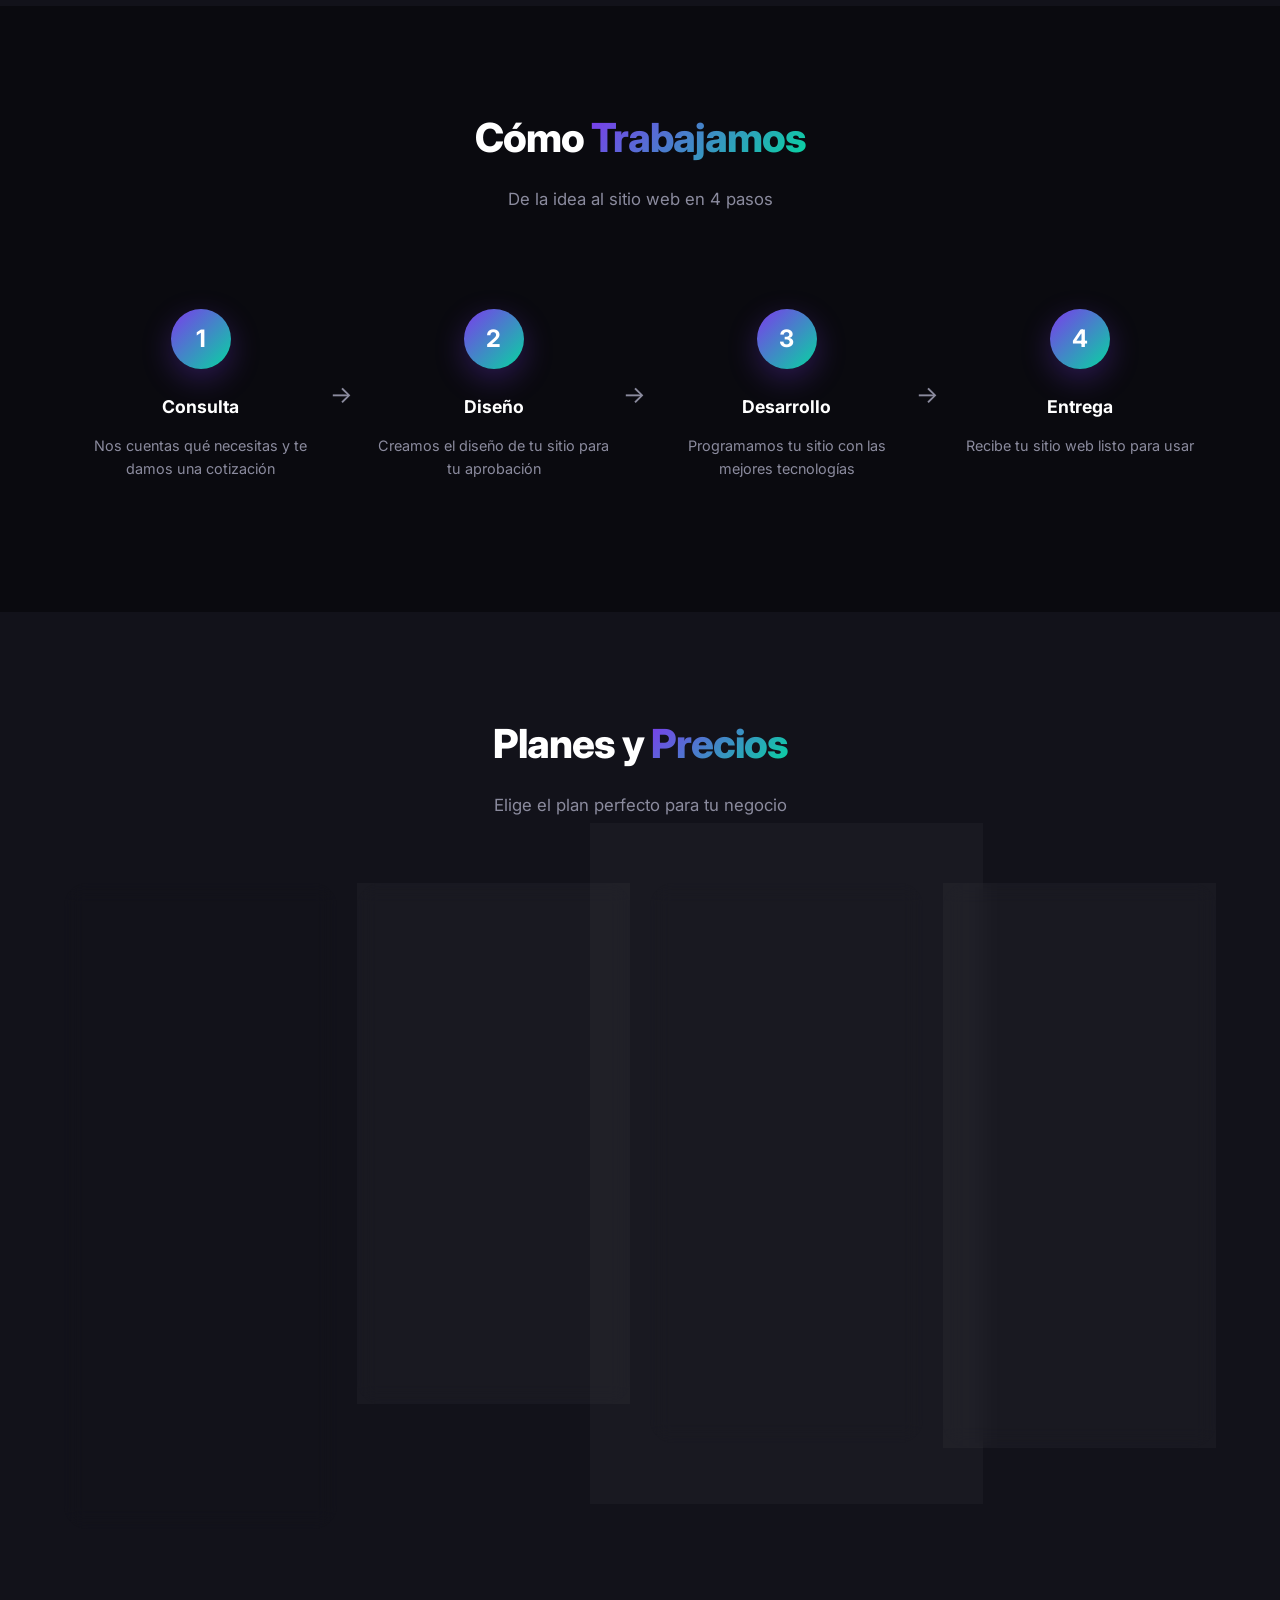
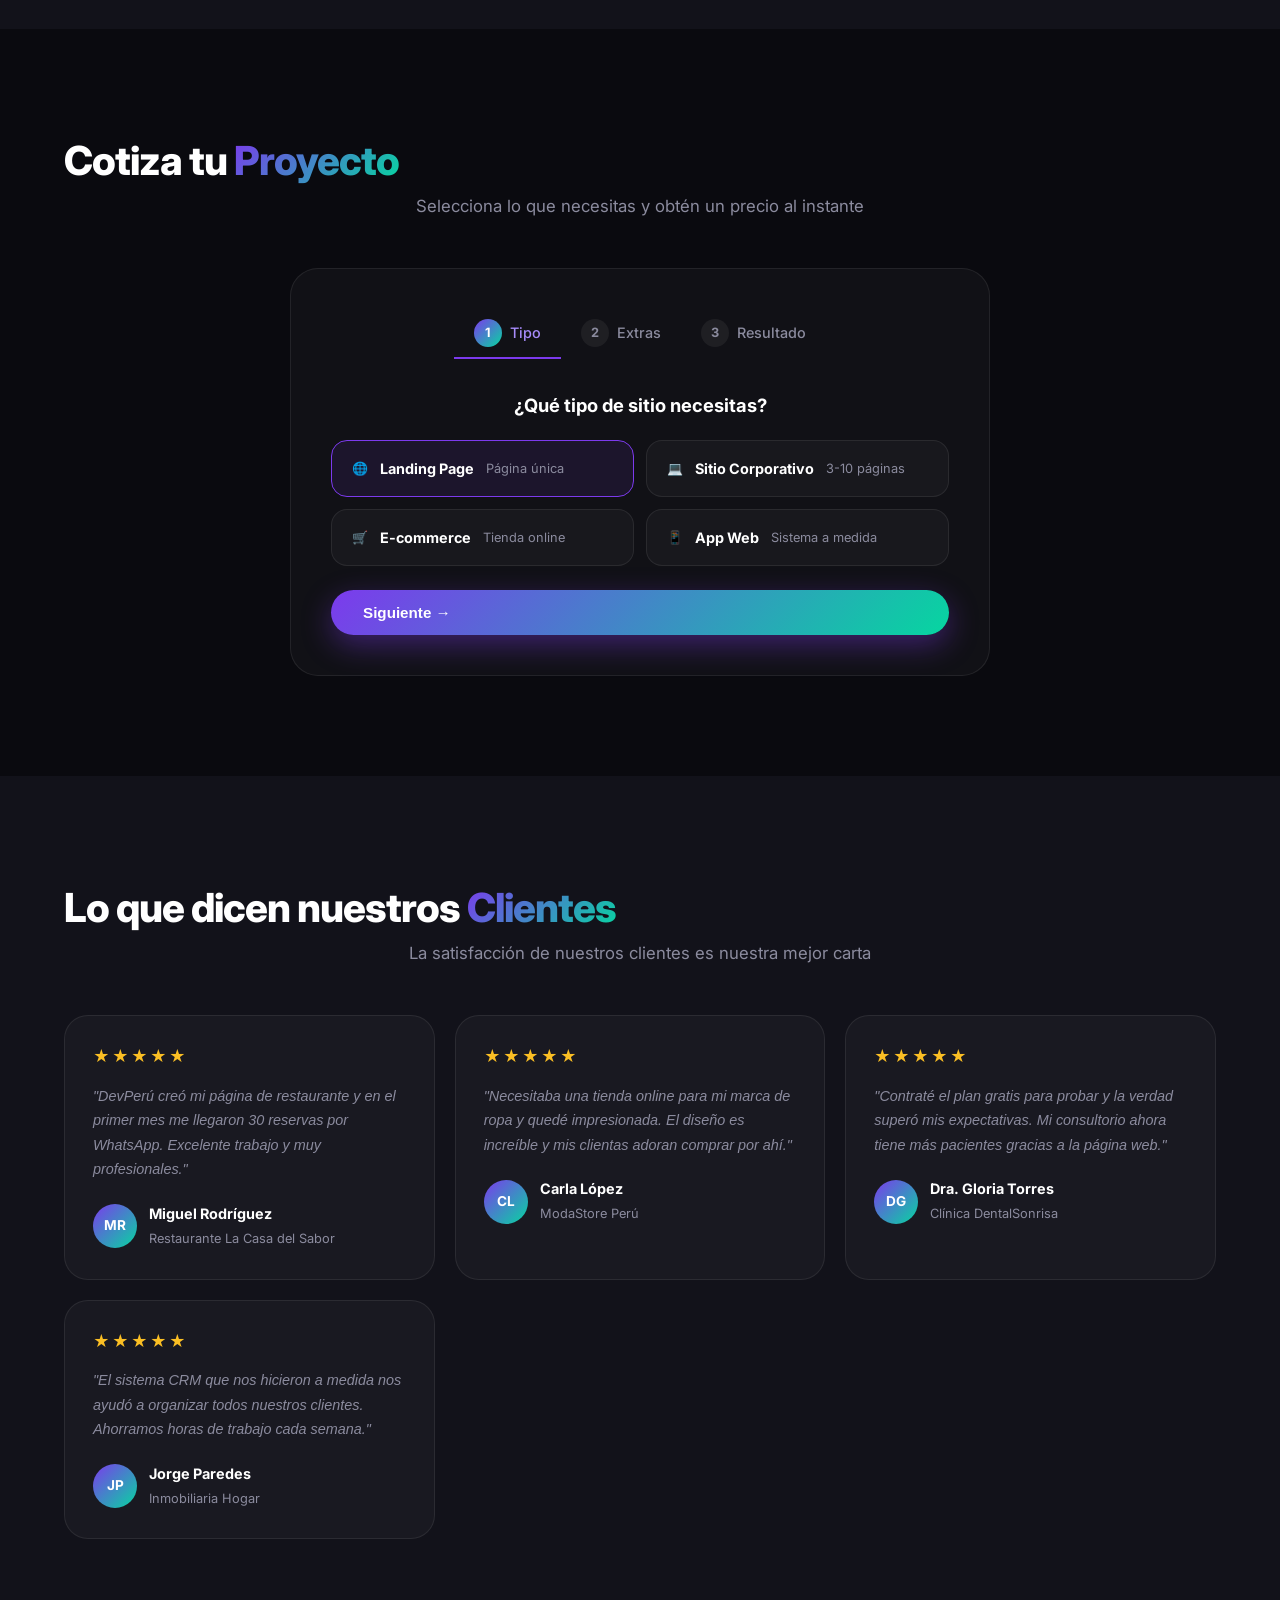
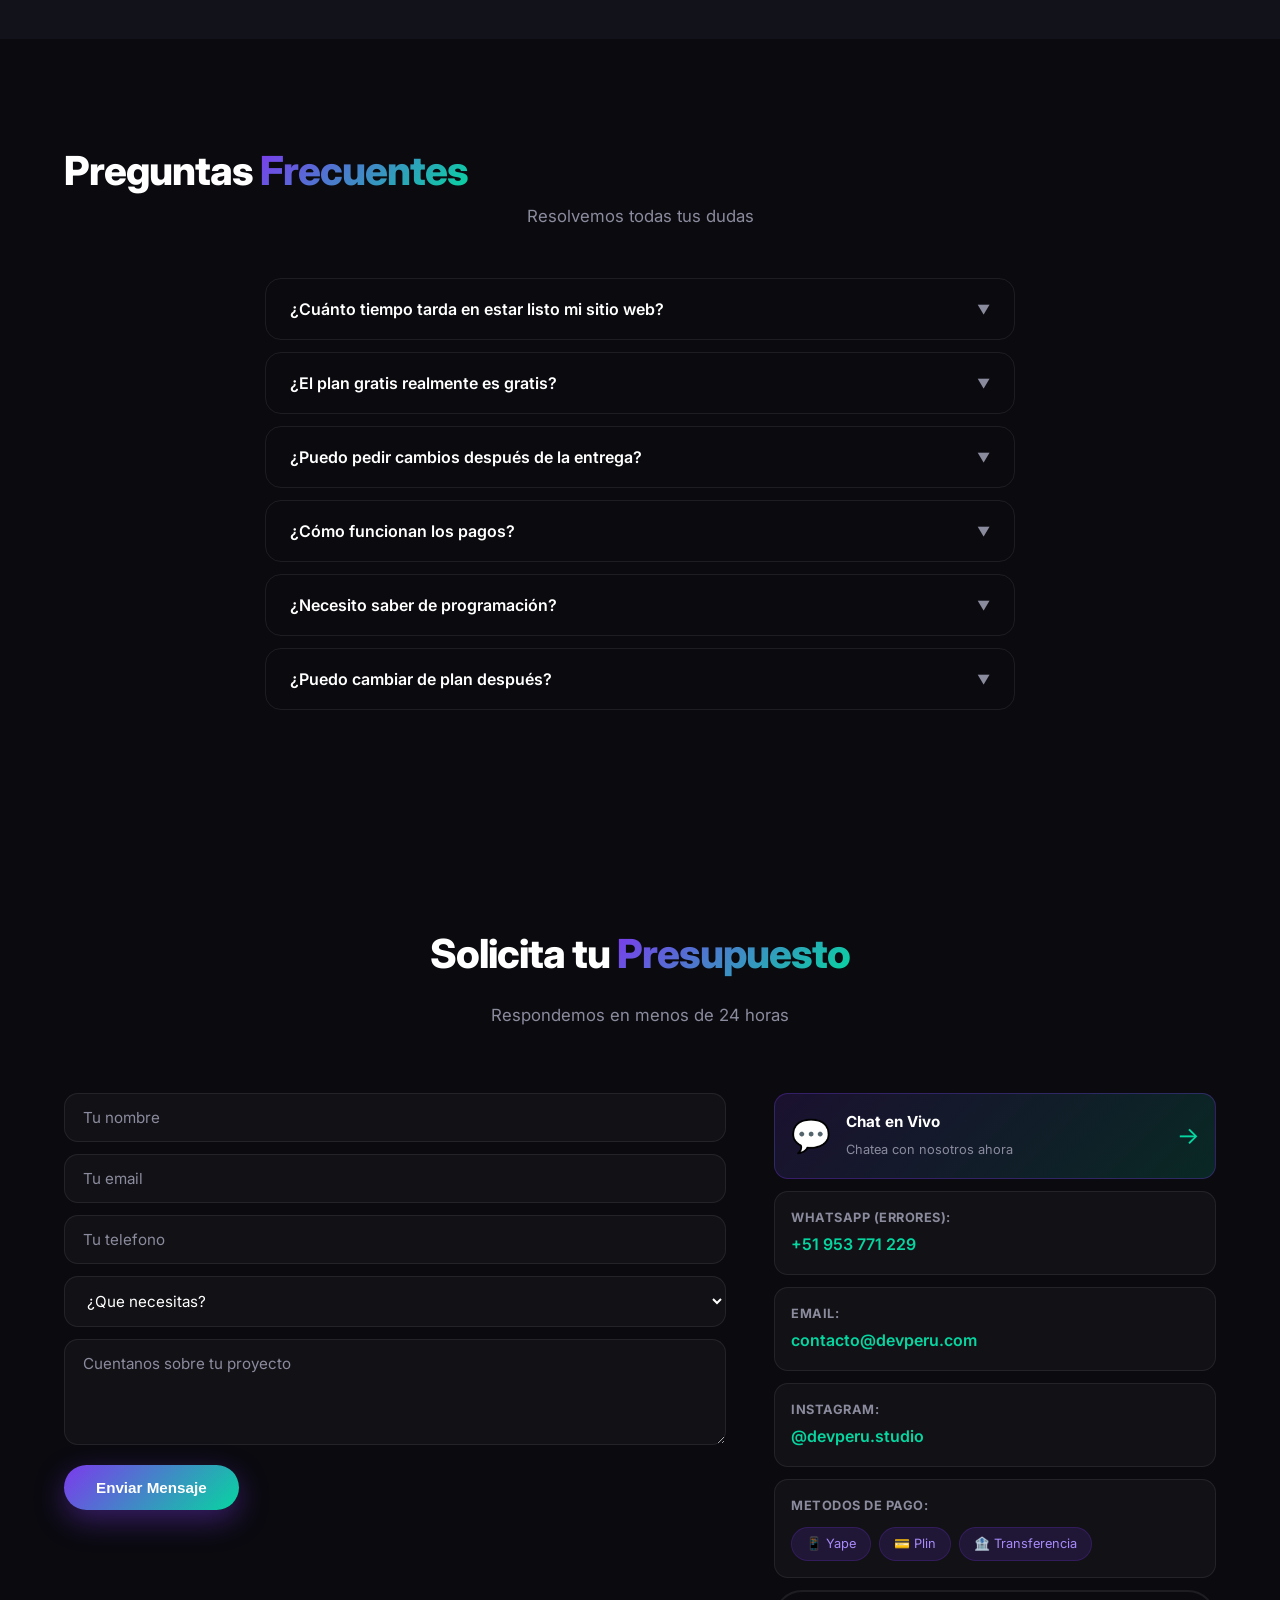
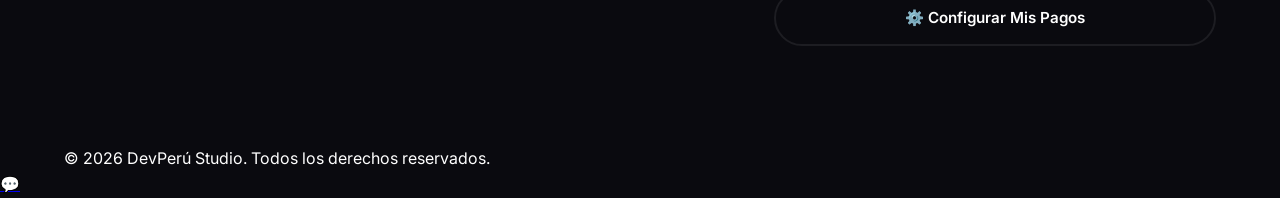
==== commit 89289de8: "Cotizador, testimonios, FAQ, modo claro, scroll reveal" ====
--- a/index.html
+++ b/index.html
@@ -14,9 +14,12 @@
             <nav class="nav">
                 <a href="#servicios">Servicios</a>
                 <a href="#portafolio">Portafolio</a>
+                <a href="#cotizador">Cotizar</a>
                 <a href="#precios">Precios</a>
                 <a href="developers.html">Programadores</a>
+                <a href="#faq">FAQ</a>
                 <a href="#contacto">Contacto</a>
+                <button class="theme-toggle" id="themeToggle" title="Cambiar tema">🌙</button>
             </nav>
             <button class="menu-btn" id="menuBtn">☰</button>
         </div>
@@ -348,6 +351,140 @@
                         <li>Soporte 2 meses</li>
                     </ul>
                     <a href="#contacto" class="btn btn-outline">Elegir Plan</a>
+                </div>
+            </div>
+        </div>
+    </section>
+
+    <section class="cotizador" id="cotizador">
+        <div class="container">
+            <h2>Cotiza tu <span>Proyecto</span></h2>
+            <p style="text-align:center;color:var(--gray);margin-bottom:3rem;font-size:1.05rem">Selecciona lo que necesitas y obtén un precio al instante</p>
+            <div class="cotizador-card">
+                <div class="cotizador-steps">
+                    <div class="cot-step active" data-step="1"><span>1</span> Tipo</div>
+                    <div class="cot-step" data-step="2"><span>2</span> Extras</div>
+                    <div class="cot-step" data-step="3"><span>3</span> Resultado</div>
+                </div>
+
+                <div class="cot-panel" id="cotStep1">
+                    <h3>¿Qué tipo de sitio necesitas?</h3>
+                    <div class="cot-options">
+                        <label class="cot-option"><input type="radio" name="tipo" value="landing" checked><div class="cot-option-content"><span class="cot-icon">🌐</span><strong>Landing Page</strong><span>Página única</span></div></label>
+                        <label class="cot-option"><input type="radio" name="tipo" value="corporativo"><div class="cot-option-content"><span class="cot-icon">💻</span><strong>Sitio Corporativo</strong><span>3-10 páginas</span></div></label>
+                        <label class="cot-option"><input type="radio" name="tipo" value="ecommerce"><div class="cot-option-content"><span class="cot-icon">🛒</span><strong>E-commerce</strong><span>Tienda online</span></div></label>
+                        <label class="cot-option"><input type="radio" name="tipo" value="app"><div class="cot-option-content"><span class="cot-icon">📱</span><strong>App Web</strong><span>Sistema a medida</span></div></label>
+                    </div>
+                    <button class="btn btn-primary cot-next" onclick="cotNext(2)">Siguiente →</button>
+                </div>
+
+                <div class="cot-panel" id="cotStep2" style="display:none">
+                    <h3>Funciones adicionales</h3>
+                    <div class="cot-extras">
+                        <label class="cot-extra"><input type="checkbox" id="extraSeo"><div><strong>🔍 SEO Básico</strong><span>Para que aparezcas en Google</span></div><span class="cot-extra-price">+S/ 50</span></label>
+                        <label class="cot-extra"><input type="checkbox" id="extraForm"><div><strong>📝 Formulario Avanzado</strong><span>Formulario con validación y notificaciones</span></div><span class="cot-extra-price">+S/ 40</span></label>
+                        <label class="cot-extra"><input type="checkbox" id="extraAnim"><div><strong>✨ Animaciones</strong><span>Efectos visuales y transiciones</span></div><span class="cot-extra-price">+S/ 60</span></label>
+                        <label class="cot-extra"><input type="checkbox" id="extraAdmin"><div><strong>⚙️ Panel Admin</strong><span>Para gestionar tu contenido</span></div><span class="cot-extra-price">+S/ 120</span></label>
+                        <label class="cot-extra"><input type="checkbox" id="extraMulti"><div><strong>🌐 Multi-idioma</strong><span>Español + Inglés</span></div><span class="cot-extra-price">+S/ 80</span></label>
+                        <label class="cot-extra"><input type="checkbox" id="extraChat"><div><strong>💬 Chat en Vivo</strong><span>Chat con tus clientes</span></div><span class="cot-extra-price">+S/ 50</span></label>
+                    </div>
+                    <div class="cot-nav-btns">
+                        <button class="btn btn-secondary" onclick="cotNext(1)">← Atrás</button>
+                        <button class="btn btn-primary" onclick="cotNext(3)">Ver Precio →</button>
+                    </div>
+                </div>
+
+                <div class="cot-panel" id="cotStep3" style="display:none">
+                    <h3>Tu cotización personalizada</h3>
+                    <div class="cot-result">
+                        <div class="cot-result-type" id="cotResultType">Landing Page</div>
+                        <div class="cot-result-extras" id="cotResultExtras"></div>
+                        <div class="cot-result-divider"></div>
+                        <div class="cot-result-total">
+                            <span>Total estimado</span>
+                            <div class="cot-result-price" id="cotResultPrice">S/ 150</div>
+                            <span class="cot-result-note">* Precio final puede variar según complejidad</span>
+                        </div>
+                        <div class="cot-result-actions">
+                            <a href="#contacto" class="btn btn-primary">Solicitar Presupuesto</a>
+                            <a href="https://wa.me/51953771229?text=Hola,%20cotice%20un%20proyecto%20en%20su%20web" target="_blank" class="btn btn-secondary">💬 WhatsApp</a>
+                        </div>
+                    </div>
+                    <button class="btn btn-secondary" onclick="cotNext(1)" style="margin-top:16px">🔄 Cotizar Otro Proyecto</button>
+                </div>
+            </div>
+        </div>
+    </section>
+
+    <section class="testimonios" id="testimonios">
+        <div class="container">
+            <h2>Lo que dicen nuestros <span>Clientes</span></h2>
+            <p style="text-align:center;color:var(--gray);margin-bottom:3rem;font-size:1.05rem">La satisfacción de nuestros clientes es nuestra mejor carta</p>
+            <div class="testimonios-grid">
+                <div class="testimonio-card">
+                    <div class="testimonio-stars">★★★★★</div>
+                    <p class="testimonio-text">"DevPerú creó mi página de restaurante y en el primer mes me llegaron 30 reservas por WhatsApp. Excelente trabajo y muy profesionales."</p>
+                    <div class="testimonio-author">
+                        <div class="testimonio-avatar">MR</div>
+                        <div><strong>Miguel Rodríguez</strong><span>Restaurante La Casa del Sabor</span></div>
+                    </div>
+                </div>
+                <div class="testimonio-card">
+                    <div class="testimonio-stars">★★★★★</div>
+                    <p class="testimonio-text">"Necesitaba una tienda online para mi marca de ropa y quedé impresionada. El diseño es increíble y mis clientas adoran comprar por ahí."</p>
+                    <div class="testimonio-author">
+                        <div class="testimonio-avatar">CL</div>
+                        <div><strong>Carla López</strong><span>ModaStore Perú</span></div>
+                    </div>
+                </div>
+                <div class="testimonio-card">
+                    <div class="testimonio-stars">★★★★★</div>
+                    <p class="testimonio-text">"Contraté el plan gratis para probar y la verdad superó mis expectativas. Mi consultorio ahora tiene más pacientes gracias a la página web."</p>
+                    <div class="testimonio-author">
+                        <div class="testimonio-avatar">DG</div>
+                        <div><strong>Dra. Gloria Torres</strong><span>Clínica DentalSonrisa</span></div>
+                    </div>
+                </div>
+                <div class="testimonio-card">
+                    <div class="testimonio-stars">★★★★★</div>
+                    <p class="testimonio-text">"El sistema CRM que nos hicieron a medida nos ayudó a organizar todos nuestros clientes. Ahorramos horas de trabajo cada semana."</p>
+                    <div class="testimonio-author">
+                        <div class="testimonio-avatar">JP</div>
+                        <div><strong>Jorge Paredes</strong><span>Inmobiliaria Hogar</span></div>
+                    </div>
+                </div>
+            </div>
+        </div>
+    </section>
+
+    <section class="faq" id="faq">
+        <div class="container">
+            <h2>Preguntas <span>Frecuentes</span></h2>
+            <p style="text-align:center;color:var(--gray);margin-bottom:3rem;font-size:1.05rem">Resolvemos todas tus dudas</p>
+            <div class="faq-list">
+                <div class="faq-item">
+                    <button class="faq-question" onclick="toggleFaq(this)">¿Cuánto tiempo tarda en estar listo mi sitio web? <span class="faq-arrow">▼</span></button>
+                    <div class="faq-answer"><p>Depende del plan: una Landing Page en 3-5 días, un sitio corporativo en 7-10 días, y un e-commerce en 10-15 días. Siempre te mantenemos informado del avance.</p></div>
+                </div>
+                <div class="faq-item">
+                    <button class="faq-question" onclick="toggleFaq(this)">¿El plan gratis realmente es gratis? <span class="faq-arrow">▼</span></button>
+                    <div class="faq-answer"><p>Sí, 100% gratis por 1 año completo. Incluye hosting, subdominio y soporte básico. No pedimos tarjeta de crédito ni datos de pago.</p></div>
+                </div>
+                <div class="faq-item">
+                    <button class="faq-question" onclick="toggleFaq(this)">¿Puedo pedir cambios después de la entrega? <span class="faq-arrow">▼</span></button>
+                    <div class="faq-answer"><p>¡Por supuesto! Incluimos revisiones durante el desarrollo. Después de la entrega, el plan Premium incluye 2 meses de soporte gratuito para ajustes menores.</p></div>
+                </div>
+                <div class="faq-item">
+                    <button class="faq-question" onclick="toggleFaq(this)">¿Cómo funcionan los pagos? <span class="faq-arrow">▼</span></button>
+                    <div class="faq-answer"><p>Aceptamos Yape, Plin, transferencia bancaria y efectivo. El pago se realiza directamente al programador. Puedes pagar en cuotas: 50% al inicio y 50% a la entrega.</p></div>
+                </div>
+                <div class="faq-item">
+                    <button class="faq-question" onclick="toggleFaq(this)">¿Necesito saber de programación? <span class="faq-arrow">▼</span></button>
+                    <div class="faq-answer"><p>No. Nosotros nos encargamos de todo. Tú solo cuéntanos qué necesitas y nosotros lo hacemos realidad. Te entramos todo listo para usar.</p></div>
+                </div>
+                <div class="faq-item">
+                    <button class="faq-question" onclick="toggleFaq(this)">¿Puedo cambiar de plan después? <span class="faq-arrow">▼</span></button>
+                    <div class="faq-answer"><p>Sí, puedes mejorar tu plan en cualquier momento. Solo pagas la diferencia. También puedes agregar funcionalidades adicionales por separado.</p></div>
                 </div>
             </div>
         </div>
--- a/styles.css
+++ b/styles.css
@@ -168,8 +168,93 @@
 .chat-widget-text strong{display:block;color:var(--white);font-size:.95rem;margin-bottom:2px}
 .chat-widget-text span{color:var(--gray);font-size:.8rem}
 .chat-widget-arrow{font-size:1.5rem;color:var(--accent)}
-.footer{background:rgba(0,0,0,0.3);border-top:1px solid var(--glass-border);text-align:center;padding:2rem 0;color:var(--gray);font-size:.85rem}
-.whatsapp-float{position:fixed;bottom:25px;right:25px;width:60px;height:60px;background:#25d366;border-radius:50%;display:flex;align-items:center;justify-content:center;font-size:1.8rem;box-shadow:0 5px 25px rgba(37,211,102,0.5);text-decoration:none;transition:all .3s;z-index:1000;animation:pulse-wa 2s infinite}
-.whatsapp-float:hover{transform:scale(1.1);box-shadow:0 8px 35px rgba(37,211,102,0.6)}
-@keyframes pulse-wa{0%,100%{box-shadow:0 5px 25px rgba(37,211,102,0.5)}50%{box-shadow:0 5px 35px rgba(37,211,102,0.8)}}
-@media(max-width:768px){.nav{display:none}.menu-btn{display:block}.hero h1{font-size:2.2rem}.hero p{font-size:1rem}.hero-buttons{flex-direction:column;align-items:center}.stats .container{grid-template-columns:1fr}.proceso-steps{grid-template-columns:repeat(2,1fr)}.step::after{display:none}.contacto-content{grid-template-columns:1fr}.precio-card.featured{transform:scale(1)}h2{font-size:1.8rem}.servicios-grid{grid-template-columns:1fr}.portfolio-grid{grid-template-columns:1fr}.precios-grid{grid-template-columns:1fr}}
+.theme-toggle{background:none;border:1px solid var(--glass-border);width:38px;height:38px;border-radius:50%;cursor:pointer;font-size:1.1rem;display:flex;align-items:center;justify-content:center;transition:all .3s;color:var(--white)}
+.theme-toggle:hover{border-color:var(--primary);background:rgba(124,58,237,0.15)}
+.cotizador{padding:100px 0;background:var(--dark)}
+.cotizador-card{max-width:700px;margin:0 auto;background:var(--glass);border:1px solid var(--glass-border);border-radius:28px;padding:40px}
+.cotizador-steps{display:flex;justify-content:center;gap:0;margin-bottom:32px}
+.cot-step{display:flex;align-items:center;gap:8px;padding:10px 20px;color:var(--gray);font-size:.9rem;font-weight:500;border-bottom:2px solid transparent;transition:all .3s}
+.cot-step.active{color:var(--primary-light);border-bottom-color:var(--primary)}
+.cot-step span{width:28px;height:28px;border-radius:50%;background:rgba(255,255,255,0.06);display:flex;align-items:center;justify-content:center;font-size:.8rem;font-weight:700}
+.cot-step.active span{background:var(--gradient);color:var(--white)}
+.cot-panel h3{font-size:1.15rem;margin-bottom:20px;text-align:center}
+.cot-options{display:grid;grid-template-columns:1fr 1fr;gap:12px;margin-bottom:24px}
+@media(max-width:600px){.cot-options{grid-template-columns:1fr}}
+.cot-option input{display:none}
+.cot-option-content{display:flex;align-items:center;gap:12px;padding:16px 20px;background:rgba(255,255,255,0.03);border:1px solid var(--glass-border);border-radius:16px;cursor:pointer;transition:all .3s}
+.cot-option input:checked+.cot-option-content{border-color:var(--primary);background:rgba(124,58,237,0.1)}
+.cot-option-content:hover{border-color:rgba(124,58,237,0.3)}
+.cot-icon{font-size:1.5rem}
+.cot-option-content strong{display:block;font-size:.9rem}
+.cot-option-content span{font-size:.8rem;color:var(--gray)}
+.cot-next{width:100%}
+.cot-extras{display:flex;flex-direction:column;gap:10px;margin-bottom:24px}
+.cot-extra{display:flex;align-items:center;gap:12px;padding:14px 18px;background:rgba(255,255,255,0.03);border:1px solid var(--glass-border);border-radius:14px;cursor:pointer;transition:all .3s}
+.cot-extra:hover{border-color:rgba(124,58,237,0.3)}
+.cot-extra input{display:none}
+.cot-extra:has(input:checked){border-color:var(--accent);background:rgba(6,214,160,0.06)}
+.cot-extra input+div{flex:1}
+.cot-extra input+div strong{display:block;font-size:.9rem;margin-bottom:2px}
+.cot-extra input+div span{font-size:.8rem;color:var(--gray)}
+.cot-extra-price{color:var(--accent);font-weight:700;font-size:.9rem;white-space:nowrap}
+.cot-nav-btns{display:flex;gap:12px}
+.cot-nav-btns .btn{flex:1;justify-content:center}
+.cot-result{text-align:center}
+.cot-result-type{font-size:1.1rem;font-weight:700;margin-bottom:12px;color:var(--primary-light)}
+.cot-result-extras{display:flex;flex-wrap:wrap;gap:8px;justify-content:center;margin-bottom:16px}
+.cot-result-extras span{background:rgba(6,214,160,0.1);border:1px solid rgba(6,214,160,0.25);padding:4px 12px;border-radius:20px;font-size:.8rem;color:var(--accent)}
+.cot-result-divider{height:1px;background:var(--glass-border);margin:16px 0}
+.cot-result-total{margin-bottom:20px}
+.cot-result-total span:first-child{display:block;color:var(--gray);font-size:.9rem;margin-bottom:6px}
+.cot-result-price{font-size:3.5rem;font-weight:800;background:var(--gradient);-webkit-background-clip:text;-webkit-text-fill-color:transparent;background-clip:text;line-height:1.1}
+.cot-result-note{display:block;color:var(--gray);font-size:.75rem;margin-top:6px}
+.cot-result-actions{display:flex;gap:12px;justify-content:center;margin-top:20px}
+.cot-result-actions .btn{min-width:180px;justify-content:center}
+.testimonios{padding:100px 0;background:var(--dark2)}
+.testimonios-grid{display:grid;grid-template-columns:repeat(auto-fit,minmax(280px,1fr));gap:20px}
+.testimonio-card{background:var(--glass);border:1px solid var(--glass-border);border-radius:24px;padding:28px;transition:all .3s}
+.testimonio-card:hover{transform:translateY(-5px);border-color:rgba(124,58,237,0.3);box-shadow:0 15px 40px rgba(124,58,237,0.1)}
+.testimonio-stars{color:#fbbf24;font-size:1rem;margin-bottom:14px;letter-spacing:2px}
+.testimonio-text{color:var(--gray);font-size:.9rem;line-height:1.7;margin-bottom:20px;font-style:italic}
+.testimonio-author{display:flex;align-items:center;gap:12px}
+.testimonio-avatar{width:44px;height:44px;border-radius:50%;background:var(--gradient);display:flex;align-items:center;justify-content:center;font-size:.85rem;font-weight:700;color:var(--white);flex-shrink:0}
+.testimonio-author strong{display:block;font-size:.9rem}
+.testimonio-author span{font-size:.8rem;color:var(--gray)}
+.faq{padding:100px 0;background:var(--dark)}
+.faq-list{max-width:750px;margin:0 auto}
+.faq-item{border:1px solid var(--glass-border);border-radius:16px;margin-bottom:12px;overflow:hidden;transition:border-color .3s}
+.faq-item:hover{border-color:rgba(124,58,237,0.3)}
+.faq-item.open{border-color:rgba(124,58,237,0.3)}
+.faq-question{width:100%;background:none;border:none;color:var(--white);padding:20px 24px;font-size:1rem;font-weight:600;text-align:left;cursor:pointer;display:flex;justify-content:space-between;align-items:center;font-family:inherit;transition:color .3s}
+.faq-question:hover{color:var(--primary-light)}
+.faq-arrow{font-size:.8rem;color:var(--gray);transition:transform .3s}
+.faq-item.open .faq-arrow{transform:rotate(180deg);color:var(--primary-light)}
+.faq-answer{max-height:0;overflow:hidden;transition:max-height .3s ease,padding .3s ease}
+.faq-item.open .faq-answer{max-height:200px;padding:0 24px 20px}
+.faq-answer p{color:var(--gray);font-size:.9rem;line-height:1.7}
+.reveal{opacity:0;transform:translateY(40px);transition:opacity .6s ease,transform .6s ease}
+.reveal.visible{opacity:1;transform:translateY(0)}
+body.light{--dark:#f8f9fa;--dark2:#ffffff;--glass:rgba(0,0,0,0.02);--glass-border:rgba(0,0,0,0.08);--white:#1a1a2e;--gray:#6b7280;--primary:#7c3aed;--primary-light:#6d28d9}
+body.light .header{background:rgba(248,249,250,0.9)}
+body.light .footer{background:rgba(0,0,0,0.05)}
+body.light .precio-card,body.light .servicio-card,body.light .testimonio-card,body.light .faq-item,body.light .cotizador-card,body.light .info-item{background:rgba(0,0,0,0.02);border-color:rgba(0,0,0,0.08)}
+body.light .faq-question{color:#1a1a2e}
+body.light .faq-answer p{color:#6b7280}
+body.light .cot-option-content,body.light .cot-extra{background:rgba(0,0,0,0.02);border-color:rgba(0,0,0,0.08)}
+body.light .chat-widget{background:linear-gradient(135deg,rgba(124,58,237,0.08),rgba(6,214,160,0.08))}
+body.light .whatsapp-float{box-shadow:0 5px 25px rgba(37,211,102,0.3)}
+body.light .msg-bubble,body.light .preview-property{border-color:rgba(0,0,0,0.08)}
+body.light .preview-nav-bar{color:rgba(0,0,0,0.6);border-color:rgba(0,0,0,0.08)}
+body.light .preview-menu-item,body.light .preview-product,body.light .preview-service,body.light .preview-course,body.light .preview-stat-card{background:rgba(0,0,0,0.03);border-color:rgba(0,0,0,0.08)}
+body.light .browser-bar{background:rgba(0,0,0,0.06)}
+body.light .browser-url{background:rgba(0,0,0,0.06)}
+body.light .preview-cart-bar,body.light .preview-sidebar,body.light .preview-dashboard-content{background:rgba(0,0,0,0.04);border-color:rgba(0,0,0,0.08)}
+body.light .preview-chart-placeholder{background:rgba(0,0,0,0.03)}
+body.light .chat-input-area{background:rgba(0,0,0,0.03)}
+body.light .payment-history th{background:rgba(124,58,237,0.06)}
+body.light .payment-history td{border-color:rgba(0,0,0,0.08)}
+body.light .dev-card,body.light .register-card,body.light .card{background:rgba(0,0,0,0.02);border-color:rgba(0,0,0,0.08)}
+body.light .method-fields input,body.light .method-fields select,body.light .payment-fields input,body.light .form-section input,body.light .form-section select,body.light .form-section textarea{background:rgba(0,0,0,0.03);border-color:rgba(0,0,0,0.08);color:#1a1a2e}
+body.light .payment-history th{color:#6d28d9}
+body.light .method-fields input::placeholder,body.light .form-section input::placeholder,body.light .form-section textarea::placeholder{color:#9ca3af}
+@media(max-width:768px){.nav{display:none}.menu-btn{display:block}.hero h1{font-size:2.2rem}.hero p{font-size:1rem}.hero-buttons{flex-direction:column;align-items:center}.stats .container{grid-template-columns:1fr}.proceso-steps{grid-template-columns:repeat(2,1fr)}.step::after{display:none}.contacto-content{grid-template-columns:1fr}.precio-card.featured{transform:scale(1)}h2{font-size:1.8rem}.servicios-grid{grid-template-columns:1fr}.portfolio-grid{grid-template-columns:1fr}.precios-grid{grid-template-columns:1fr}.cotizador-steps{flex-wrap:wrap;justify-content:center}.cotizador-card{padding:24px}.testimonios-grid{grid-template-columns:1fr}.cot-result-actions{flex-direction:column}.cot-result-actions .btn{min-width:auto}}
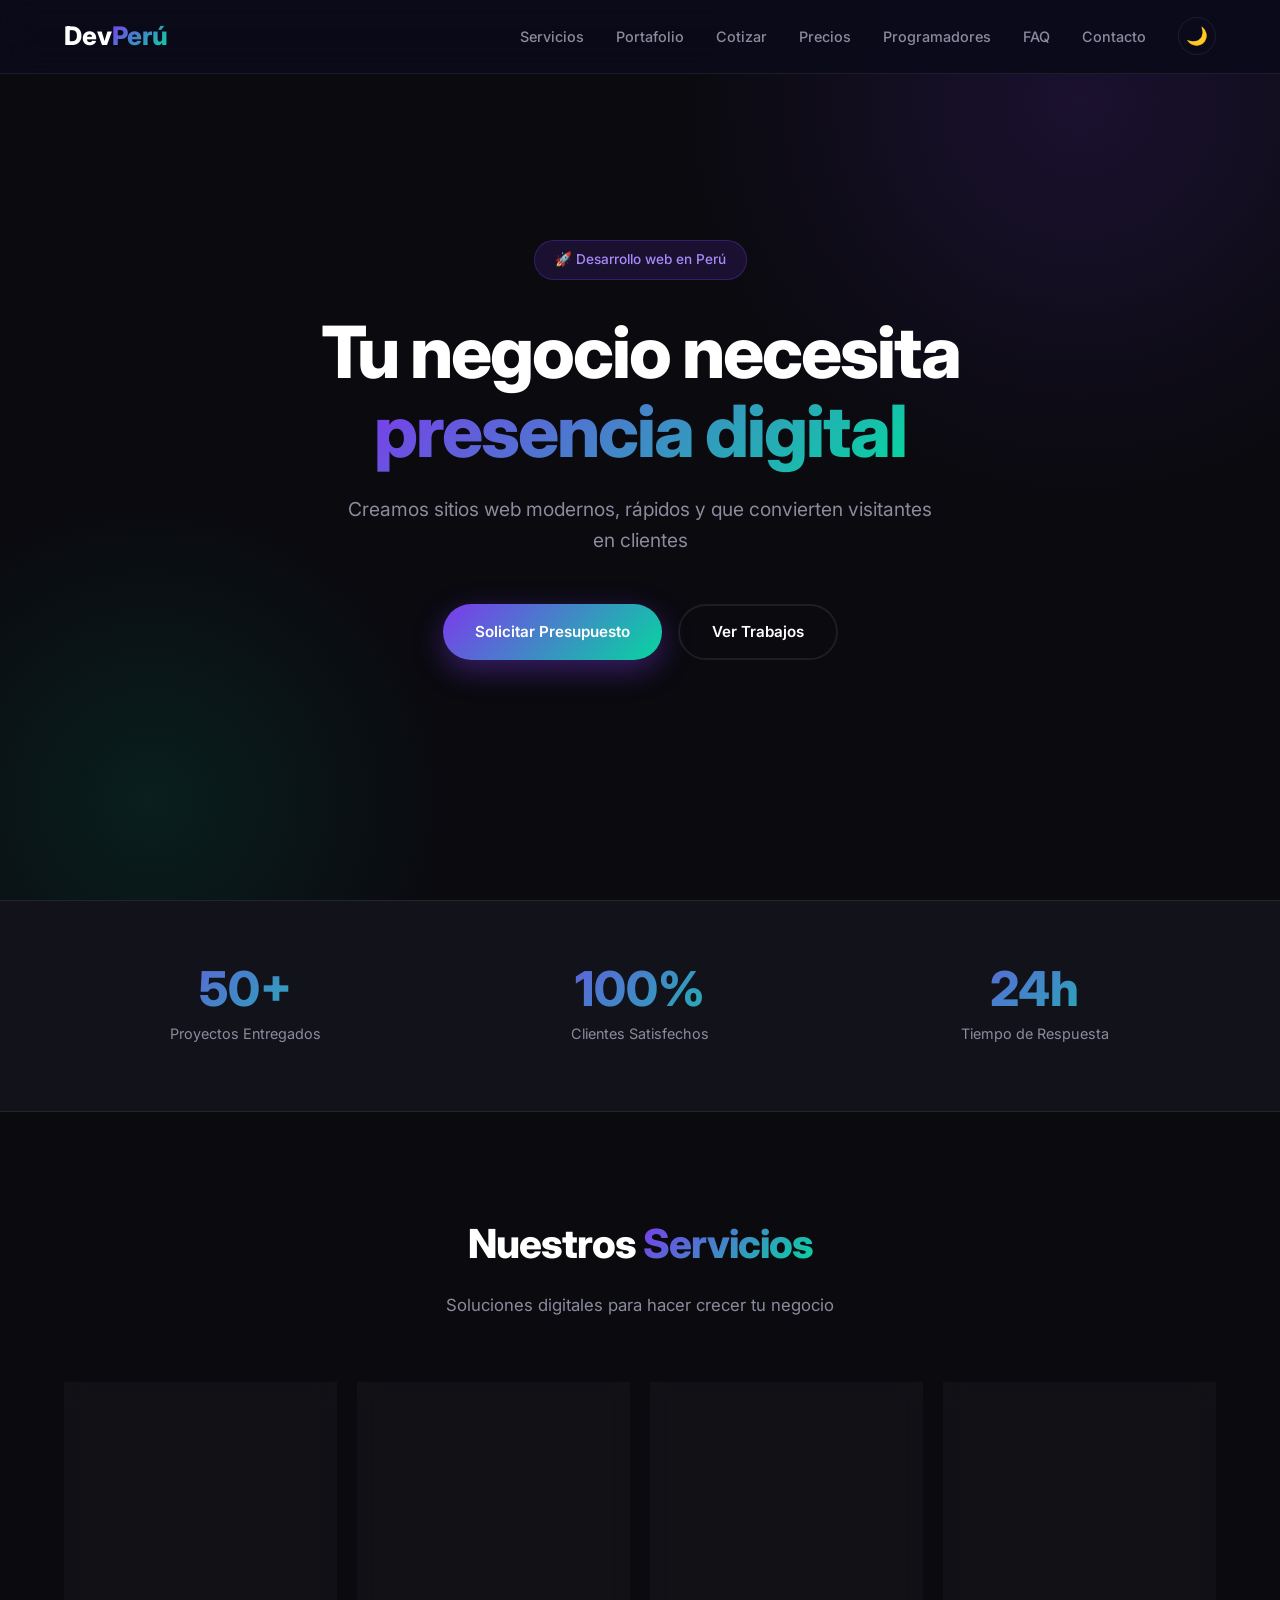
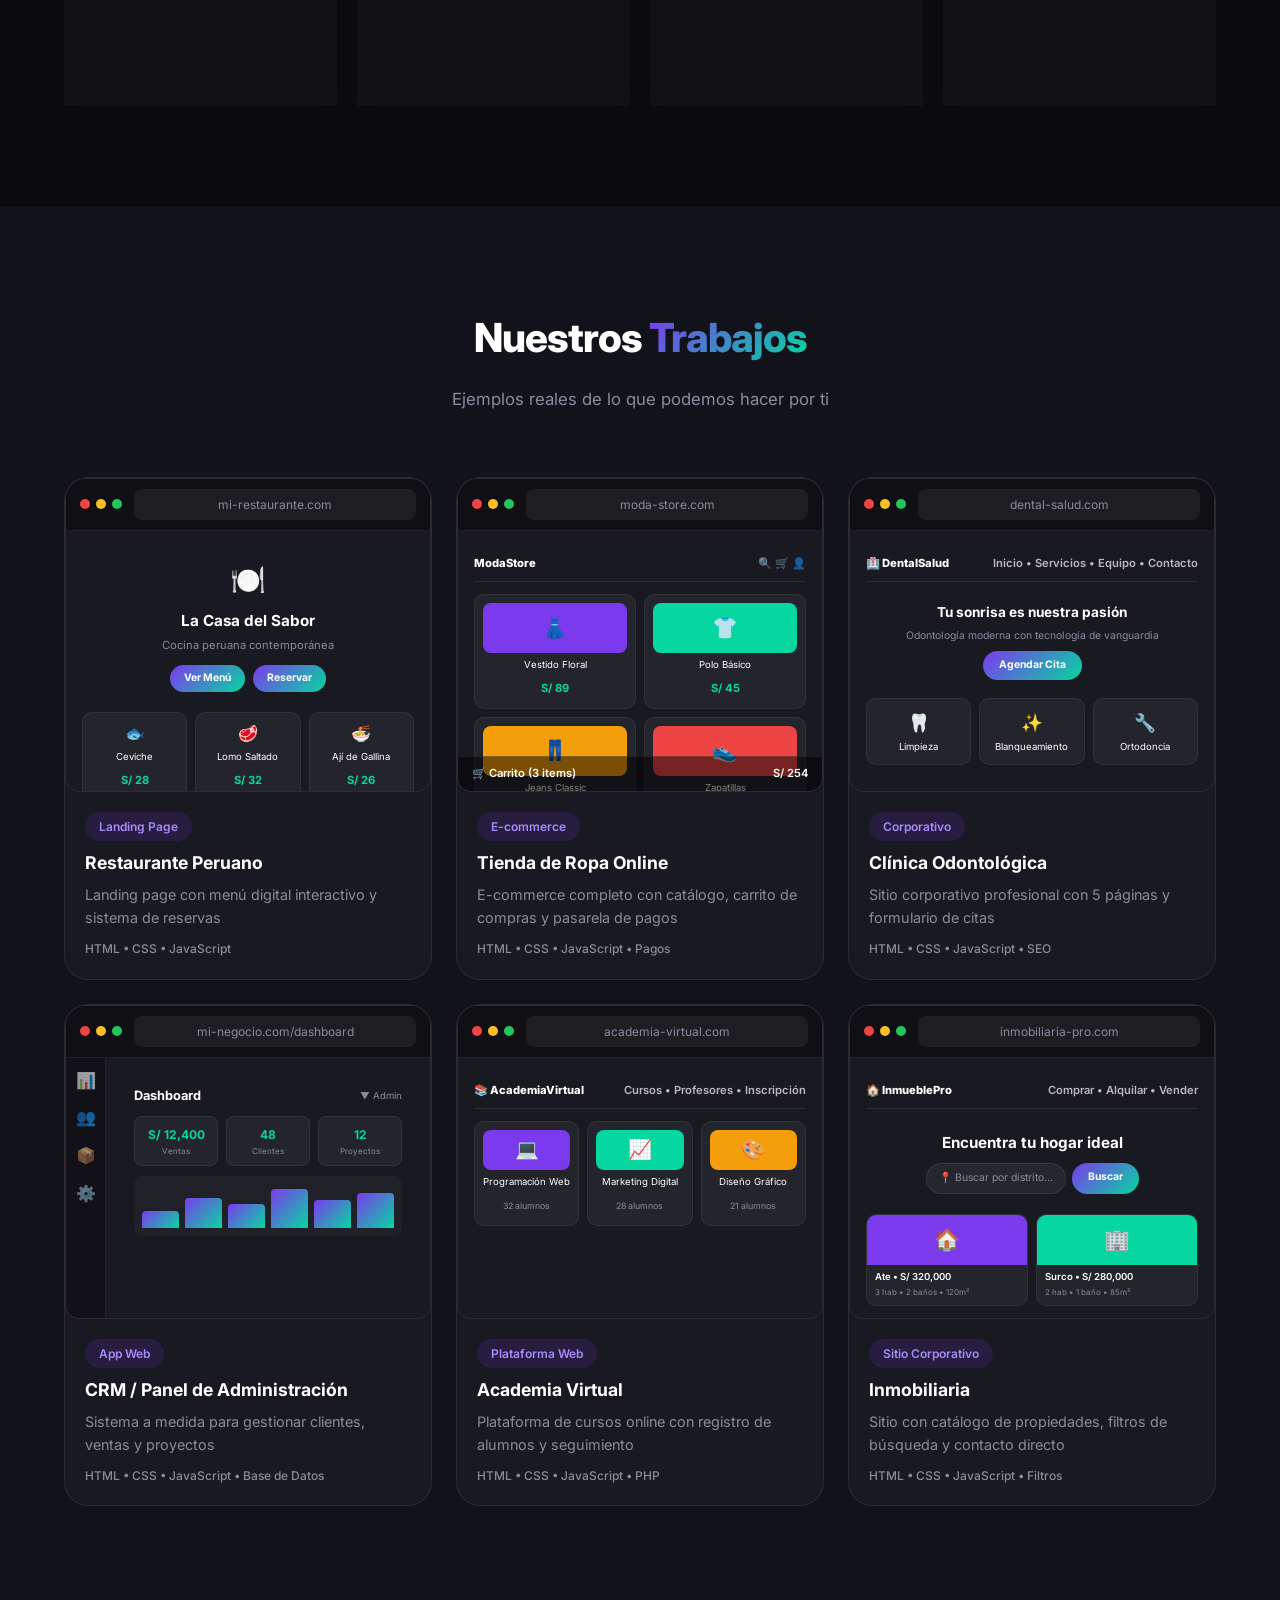
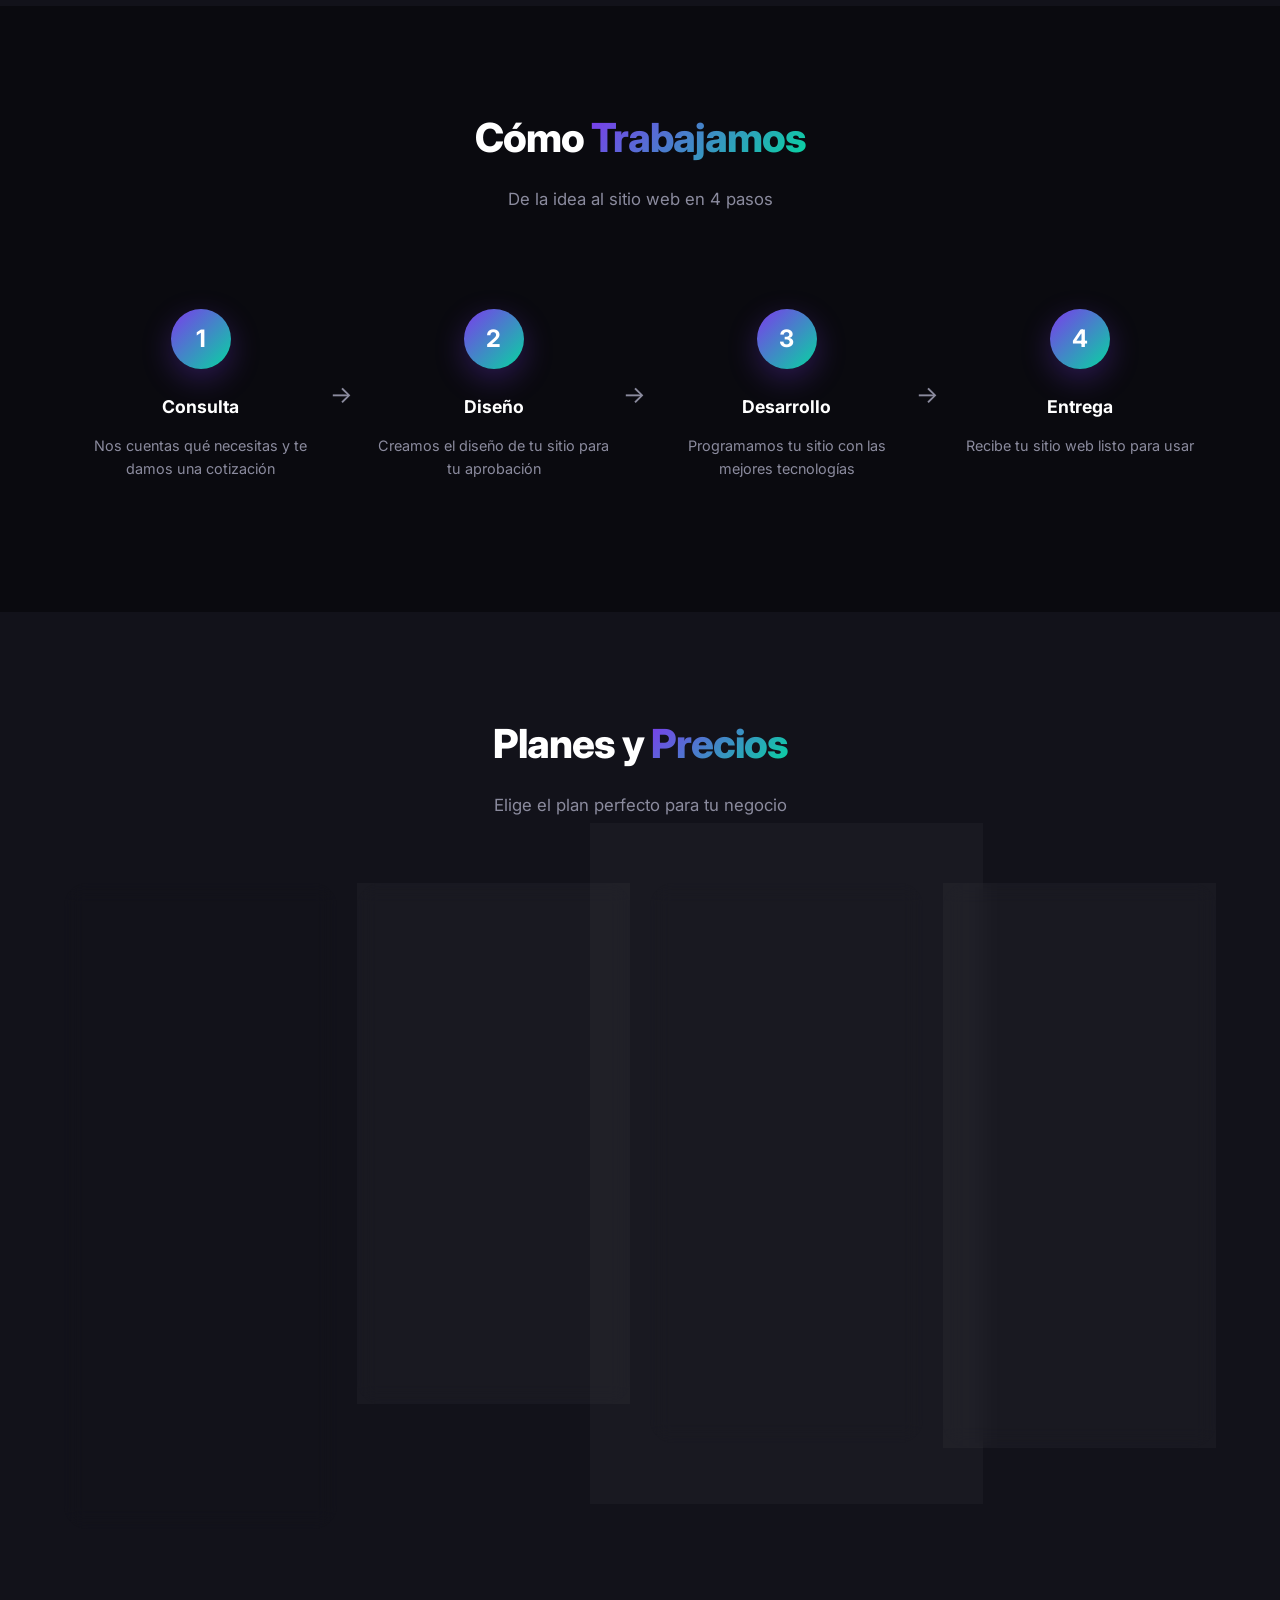
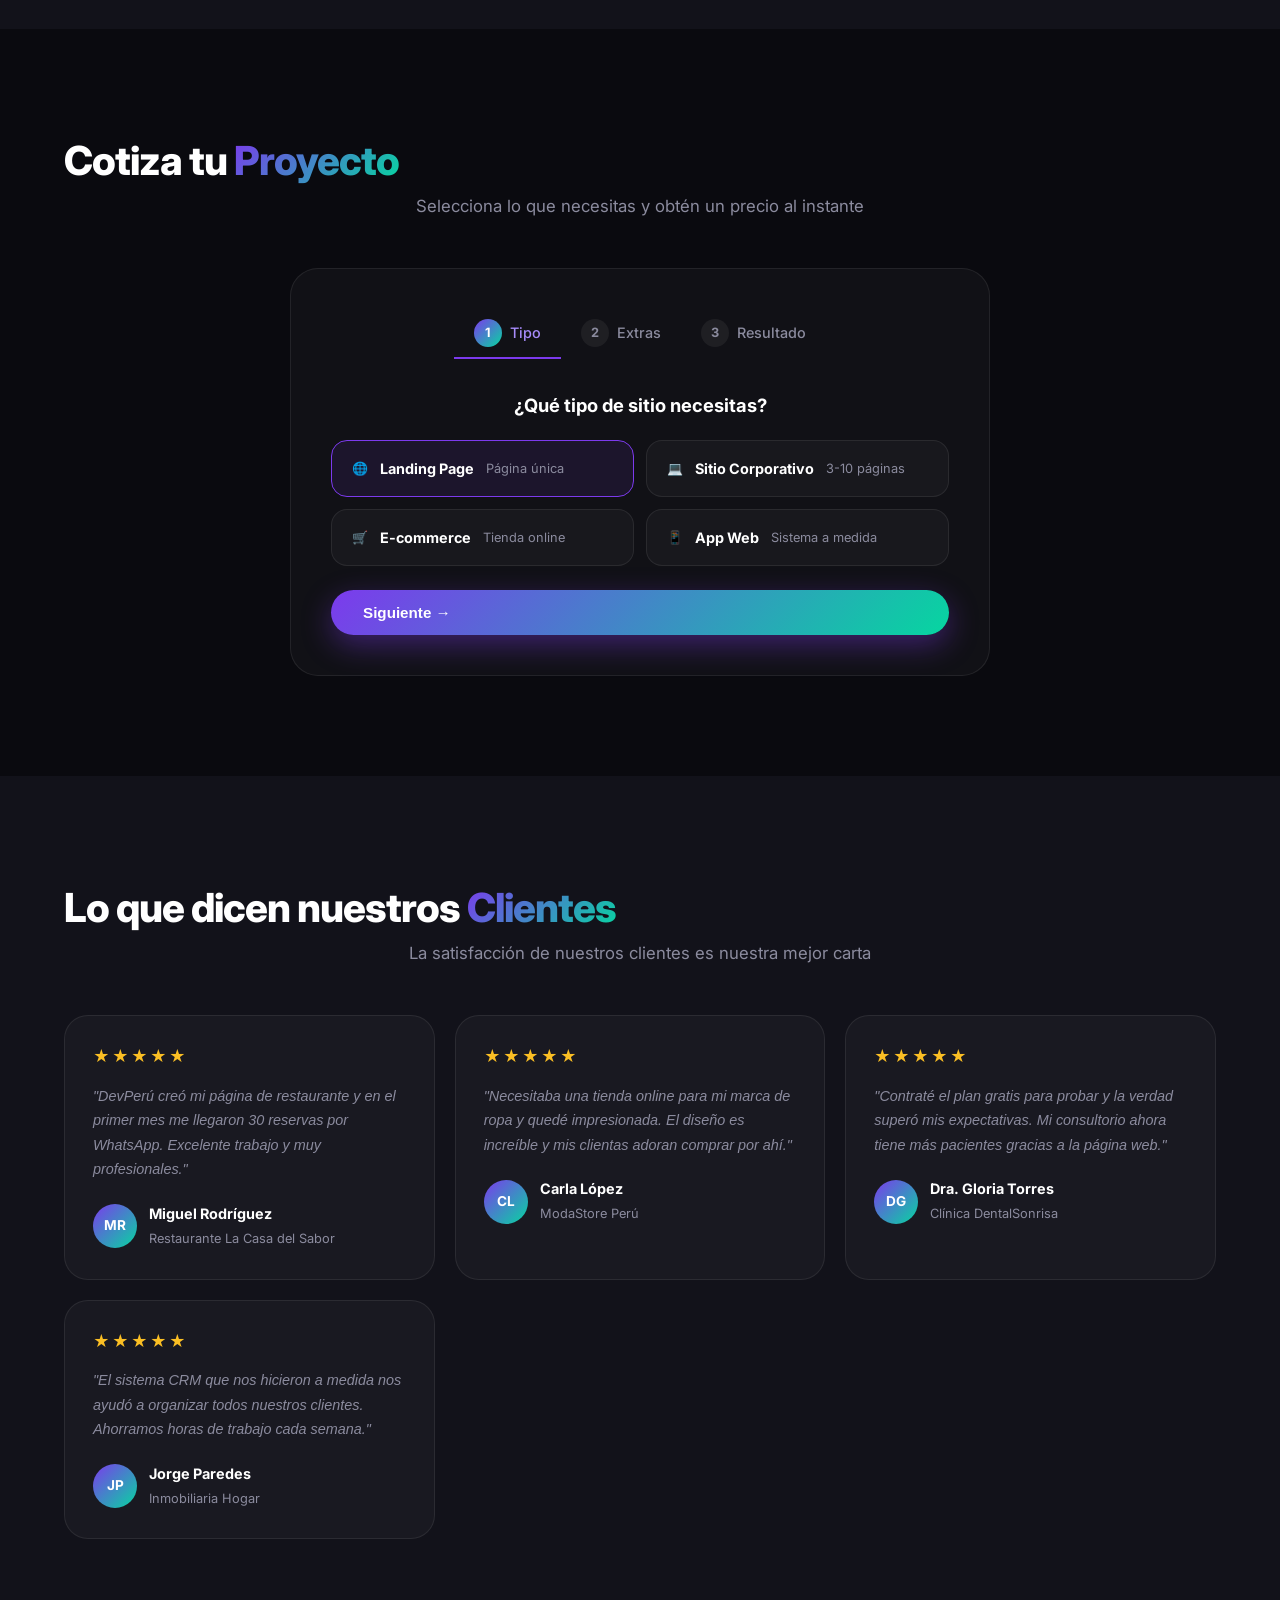
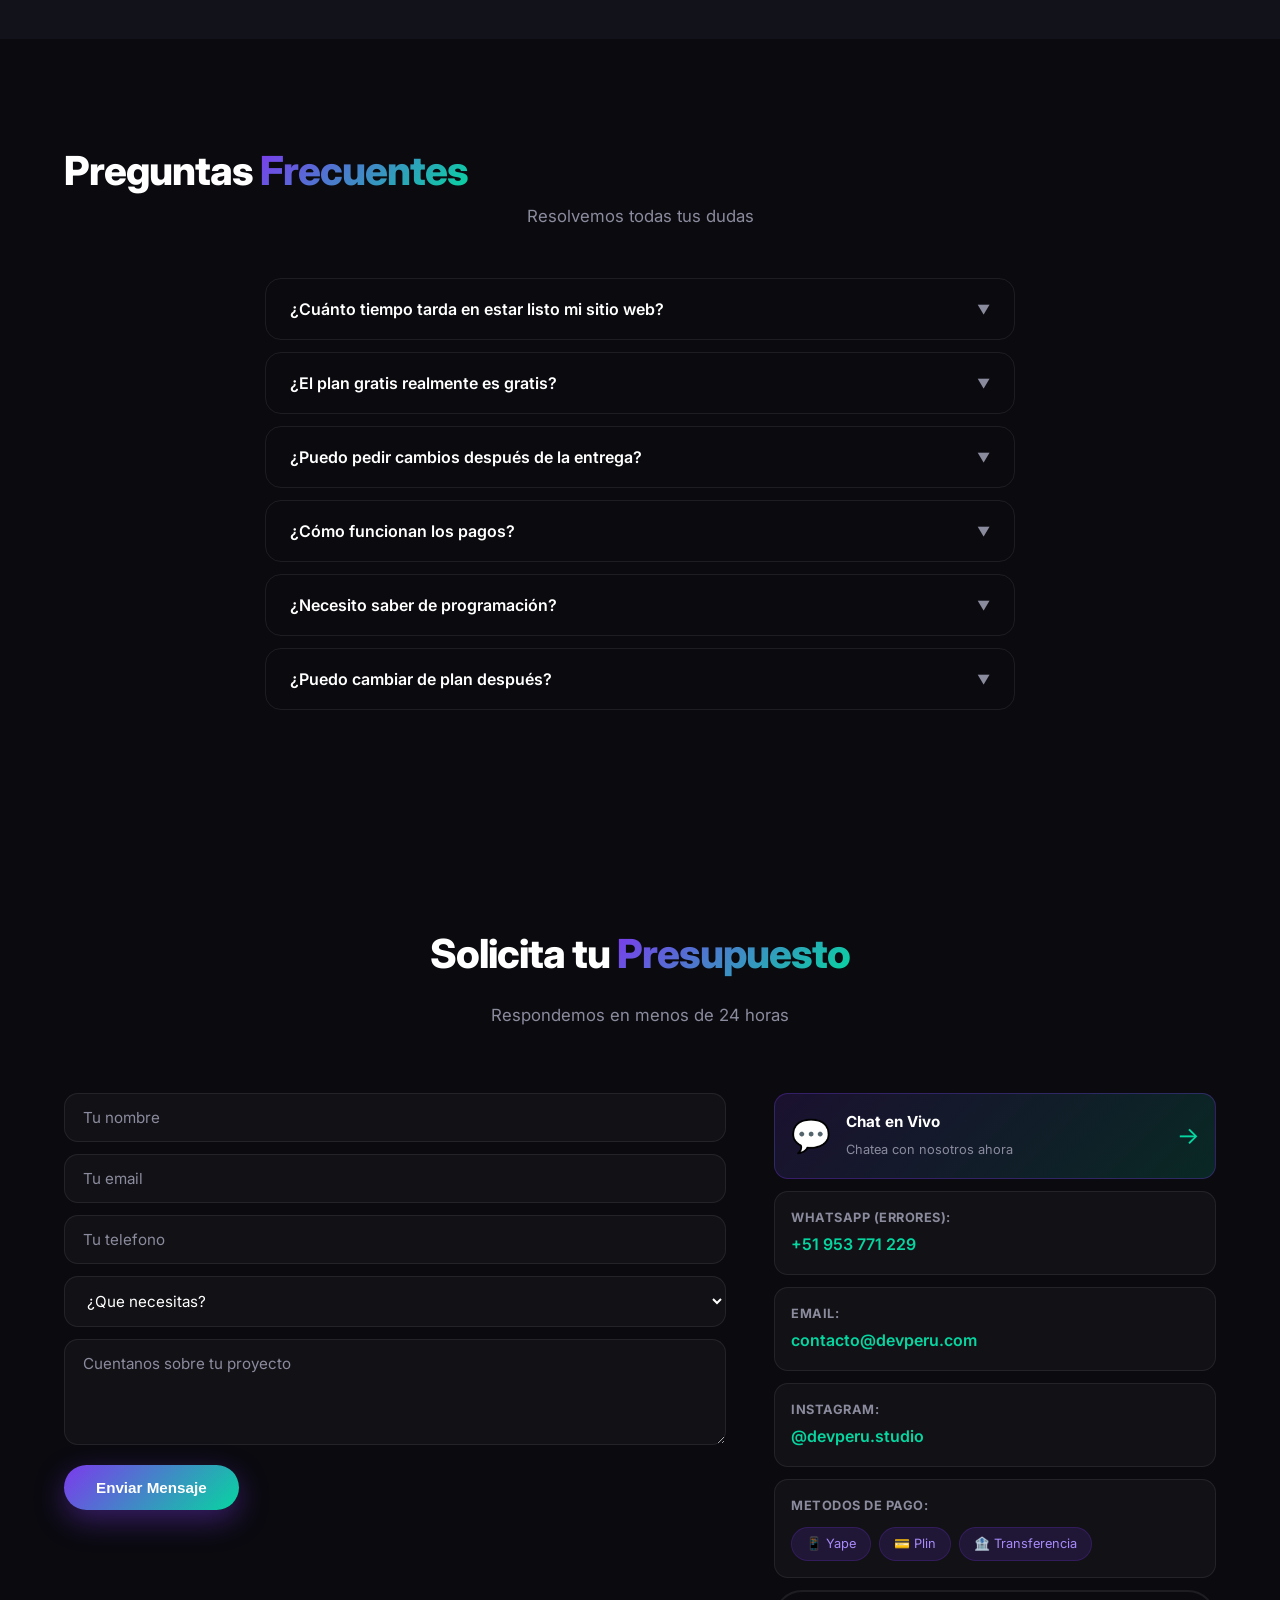
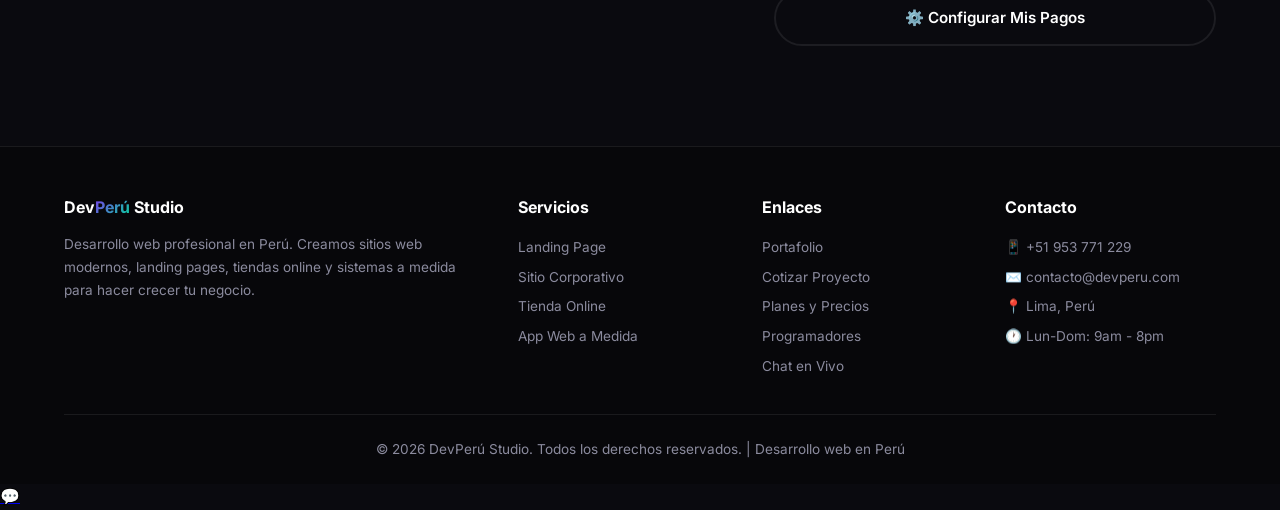
==== commit 64b4f0d0: "Cotizador, testimonios, FAQ, modo claro, scroll reveal" ====
--- a/index.html
+++ b/index.html
@@ -3,7 +3,139 @@
 <head>
     <meta charset="UTF-8">
     <meta name="viewport" content="width=device-width, initial-scale=1.0">
-    <title>DevPerú Studio - Desarrollo Web Profesional</title>
+    <title>DevPerú Studio - Desarrollo Web Profesional en Perú | Páginas Web y E-commerce</title>
+    <meta name="description" content="Creamos sitios web profesionales, landing pages, tiendas online y sistemas a medida en Perú. Desde S/ 0 con el plan gratis. Presencia digital para tu negocio.">
+    <meta name="keywords" content="desarrollo web peru, página web peru, landing page peru, tienda online peru, e-commerce peru, sitio web profesional, crear página web, diseño web lima, desarrollo web peru precio">
+    <meta name="author" content="DevPerú Studio">
+    <meta name="robots" content="index, follow">
+    <link rel="canonical" href="https://devperu-studio.surge.sh/">
+
+    <!-- Open Graph / Facebook -->
+    <meta property="og:type" content="website">
+    <meta property="og:url" content="https://devperu-studio.surge.sh/">
+    <meta property="og:title" content="DevPerú Studio - Desarrollo Web Profesional en Perú">
+    <meta property="og:description" content="Creamos sitios web profesionales, landing pages, tiendas online y sistemas a medida en Perú. Desde S/ 0.">
+    <meta property="og:image" content="https://devperu-studio.surge.sh/og-image.png">
+    <meta property="og:locale" content="es_PE">
+    <meta property="og:site_name" content="DevPerú Studio">
+
+    <!-- Twitter -->
+    <meta name="twitter:card" content="summary_large_image">
+    <meta name="twitter:url" content="https://devperu-studio.surge.sh/">
+    <meta name="twitter:title" content="DevPerú Studio - Desarrollo Web Profesional en Perú">
+    <meta name="twitter:description" content="Creamos sitios web profesionales, landing pages, tiendas online y sistemas a medida en Perú.">
+    <meta name="twitter:image" content="https://devperu-studio.surge.sh/og-image.png">
+
+    <!-- Geo -->
+    <meta name="geo.region" content="PE-LIM">
+    <meta name="geo.placename" content="Lima">
+    <meta name="geo.position" content="-12.0464;-77.0428">
+    <meta name="ICBM" content="-12.0464, -77.0428">
+
+    <!-- Structured Data -->
+    <script type="application/ld+json">
+    {
+        "@context": "https://schema.org",
+        "@type": "LocalBusiness",
+        "name": "DevPerú Studio",
+        "description": "Desarrollo web profesional en Perú. Landing pages, sitios corporativos, e-commerce y sistemas a medida.",
+        "url": "https://devperu-studio.surge.sh",
+        "telephone": "+51953771229",
+        "email": "contacto@devperu.com",
+        "address": {
+            "@type": "PostalAddress",
+            "addressLocality": "Lima",
+            "addressRegion": "Lima",
+            "addressCountry": "PE"
+        },
+        "geo": {
+            "@type": "GeoCoordinates",
+            "latitude": -12.0464,
+            "longitude": -77.0428
+        },
+        "priceRange": "S/0 - S/400",
+        "openingHours": "Mo-Su 09:00-20:00",
+        "sameAs": [
+            "https://www.instagram.com/devperu.studio"
+        ],
+        "aggregateRating": {
+            "@type": "AggregateRating",
+            "ratingValue": "5",
+            "reviewCount": "50"
+        },
+        "hasOfferCatalog": {
+            "@type": "OfferCatalog",
+            "name": "Servicios de Desarrollo Web",
+            "itemListElement": [
+                {
+                    "@type": "Offer",
+                    "itemOffered": {
+                        "@type": "Service",
+                        "name": "Landing Page",
+                        "description": "Página web única y profesional para captar clientes"
+                    },
+                    "price": "150",
+                    "priceCurrency": "PEN"
+                },
+                {
+                    "@type": "Offer",
+                    "itemOffered": {
+                        "@type": "Service",
+                        "name": "Sitio Corporativo",
+                        "description": "Sitio web profesional con múltiples páginas"
+                    },
+                    "price": "280",
+                    "priceCurrency": "PEN"
+                },
+                {
+                    "@type": "Offer",
+                    "itemOffered": {
+                        "@type": "Service",
+                        "name": "Tienda Online",
+                        "description": "E-commerce con carrito de compras y pasarela de pagos"
+                    },
+                    "price": "400",
+                    "priceCurrency": "PEN"
+                }
+            ]
+        }
+    }
+    </script>
+
+    <!-- FAQ Structured Data -->
+    <script type="application/ld+json">
+    {
+        "@context": "https://schema.org",
+        "@type": "FAQPage",
+        "mainEntity": [
+            {
+                "@type": "Question",
+                "name": "¿Cuánto tiempo tarda en estar listo mi sitio web?",
+                "acceptedAnswer": {
+                    "@type": "Answer",
+                    "text": "Una Landing Page en 3-5 días, un sitio corporativo en 7-10 días, y un e-commerce en 10-15 días."
+                }
+            },
+            {
+                "@type": "Question",
+                "name": "¿El plan gratis realmente es gratis?",
+                "acceptedAnswer": {
+                    "@type": "Answer",
+                    "text": "Sí, 100% gratis por 1 año completo. Incluye hosting, subdominio y soporte básico. No pedimos tarjeta de crédito."
+                }
+            },
+            {
+                "@type": "Question",
+                "name": "¿Cómo funcionan los pagos?",
+                "acceptedAnswer": {
+                    "@type": "Answer",
+                    "text": "Aceptamos Yape, Plin, transferencia bancaria y efectivo. El pago se realiza directamente al programador."
+                }
+            }
+        ]
+    }
+    </script>
+
     <link rel="stylesheet" href="styles.css">
     <link href="https://fonts.googleapis.com/css2?family=Inter:wght@400;500;600;700;800&display=swap" rel="stylesheet">
 </head>
@@ -547,7 +679,43 @@
 
     <footer class="footer">
         <div class="container">
-            <p>© 2026 DevPerú Studio. Todos los derechos reservados.</p>
+            <div class="footer-grid">
+                <div class="footer-col">
+                    <h4>Dev<span>Perú</span> Studio</h4>
+                    <p>Desarrollo web profesional en Perú. Creamos sitios web modernos, landing pages, tiendas online y sistemas a medida para hacer crecer tu negocio.</p>
+                </div>
+                <div class="footer-col">
+                    <h4>Servicios</h4>
+                    <ul>
+                        <li><a href="#servicios">Landing Page</a></li>
+                        <li><a href="#servicios">Sitio Corporativo</a></li>
+                        <li><a href="#servicios">Tienda Online</a></li>
+                        <li><a href="#servicios">App Web a Medida</a></li>
+                    </ul>
+                </div>
+                <div class="footer-col">
+                    <h4>Enlaces</h4>
+                    <ul>
+                        <li><a href="#portafolio">Portafolio</a></li>
+                        <li><a href="#cotizador">Cotizar Proyecto</a></li>
+                        <li><a href="#precios">Planes y Precios</a></li>
+                        <li><a href="developers.html">Programadores</a></li>
+                        <li><a href="chat.html">Chat en Vivo</a></li>
+                    </ul>
+                </div>
+                <div class="footer-col">
+                    <h4>Contacto</h4>
+                    <ul>
+                        <li>📱 <a href="https://wa.me/51953771229" target="_blank">+51 953 771 229</a></li>
+                        <li>✉️ <a href="mailto:contacto@devperu.com">contacto@devperu.com</a></li>
+                        <li>📍 Lima, Perú</li>
+                        <li>🕐 Lun-Dom: 9am - 8pm</li>
+                    </ul>
+                </div>
+            </div>
+            <div class="footer-bottom">
+                <p>© 2026 DevPerú Studio. Todos los derechos reservados. | Desarrollo web en Perú</p>
+            </div>
         </div>
     </footer>
 
--- a/styles.css
+++ b/styles.css
@@ -234,9 +234,21 @@
 .faq-answer p{color:var(--gray);font-size:.9rem;line-height:1.7}
 .reveal{opacity:0;transform:translateY(40px);transition:opacity .6s ease,transform .6s ease}
 .reveal.visible{opacity:1;transform:translateY(0)}
+.footer{background:rgba(0,0,0,0.3);border-top:1px solid var(--glass-border);padding:3rem 0 1.5rem;color:var(--gray);font-size:.85rem}
+.footer-grid{display:grid;grid-template-columns:2fr 1fr 1fr 1fr;gap:2rem;margin-bottom:2rem}
+.footer-col h4{color:var(--white);font-size:1rem;margin-bottom:12px;font-weight:700}
+.footer-col h4 span{background:var(--gradient);-webkit-background-clip:text;-webkit-text-fill-color:transparent;background-clip:text}
+.footer-col p{line-height:1.7}
+.footer-col ul{list-style:none}
+.footer-col li{padding:4px 0}
+.footer-col a{color:var(--gray);text-decoration:none;transition:color .3s}
+.footer-col a:hover{color:var(--accent)}
+.footer-bottom{border-top:1px solid var(--glass-border);padding-top:1.5rem;text-align:center}
 body.light{--dark:#f8f9fa;--dark2:#ffffff;--glass:rgba(0,0,0,0.02);--glass-border:rgba(0,0,0,0.08);--white:#1a1a2e;--gray:#6b7280;--primary:#7c3aed;--primary-light:#6d28d9}
 body.light .header{background:rgba(248,249,250,0.9)}
-body.light .footer{background:rgba(0,0,0,0.05)}
+body.light .footer{background:rgba(0,0,0,0.03);border-color:rgba(0,0,0,0.08)}
+body.light .footer-col h4{color:#1a1a2e}
+body.light .footer-bottom{border-color:rgba(0,0,0,0.08)}
 body.light .precio-card,body.light .servicio-card,body.light .testimonio-card,body.light .faq-item,body.light .cotizador-card,body.light .info-item{background:rgba(0,0,0,0.02);border-color:rgba(0,0,0,0.08)}
 body.light .faq-question{color:#1a1a2e}
 body.light .faq-answer p{color:#6b7280}
@@ -257,4 +269,4 @@
 body.light .method-fields input,body.light .method-fields select,body.light .payment-fields input,body.light .form-section input,body.light .form-section select,body.light .form-section textarea{background:rgba(0,0,0,0.03);border-color:rgba(0,0,0,0.08);color:#1a1a2e}
 body.light .payment-history th{color:#6d28d9}
 body.light .method-fields input::placeholder,body.light .form-section input::placeholder,body.light .form-section textarea::placeholder{color:#9ca3af}
-@media(max-width:768px){.nav{display:none}.menu-btn{display:block}.hero h1{font-size:2.2rem}.hero p{font-size:1rem}.hero-buttons{flex-direction:column;align-items:center}.stats .container{grid-template-columns:1fr}.proceso-steps{grid-template-columns:repeat(2,1fr)}.step::after{display:none}.contacto-content{grid-template-columns:1fr}.precio-card.featured{transform:scale(1)}h2{font-size:1.8rem}.servicios-grid{grid-template-columns:1fr}.portfolio-grid{grid-template-columns:1fr}.precios-grid{grid-template-columns:1fr}.cotizador-steps{flex-wrap:wrap;justify-content:center}.cotizador-card{padding:24px}.testimonios-grid{grid-template-columns:1fr}.cot-result-actions{flex-direction:column}.cot-result-actions .btn{min-width:auto}}
+@media(max-width:768px){.nav{display:none}.menu-btn{display:block}.hero h1{font-size:2.2rem}.hero p{font-size:1rem}.hero-buttons{flex-direction:column;align-items:center}.stats .container{grid-template-columns:1fr}.proceso-steps{grid-template-columns:repeat(2,1fr)}.step::after{display:none}.contacto-content{grid-template-columns:1fr}.precio-card.featured{transform:scale(1)}h2{font-size:1.8rem}.servicios-grid{grid-template-columns:1fr}.portfolio-grid{grid-template-columns:1fr}.precios-grid{grid-template-columns:1fr}.cotizador-steps{flex-wrap:wrap;justify-content:center}.cotizador-card{padding:24px}.testimonios-grid{grid-template-columns:1fr}.cot-result-actions{flex-direction:column}.cot-result-actions .btn{min-width:auto}.footer-grid{grid-template-columns:1fr 1fr;gap:1.5rem}}
